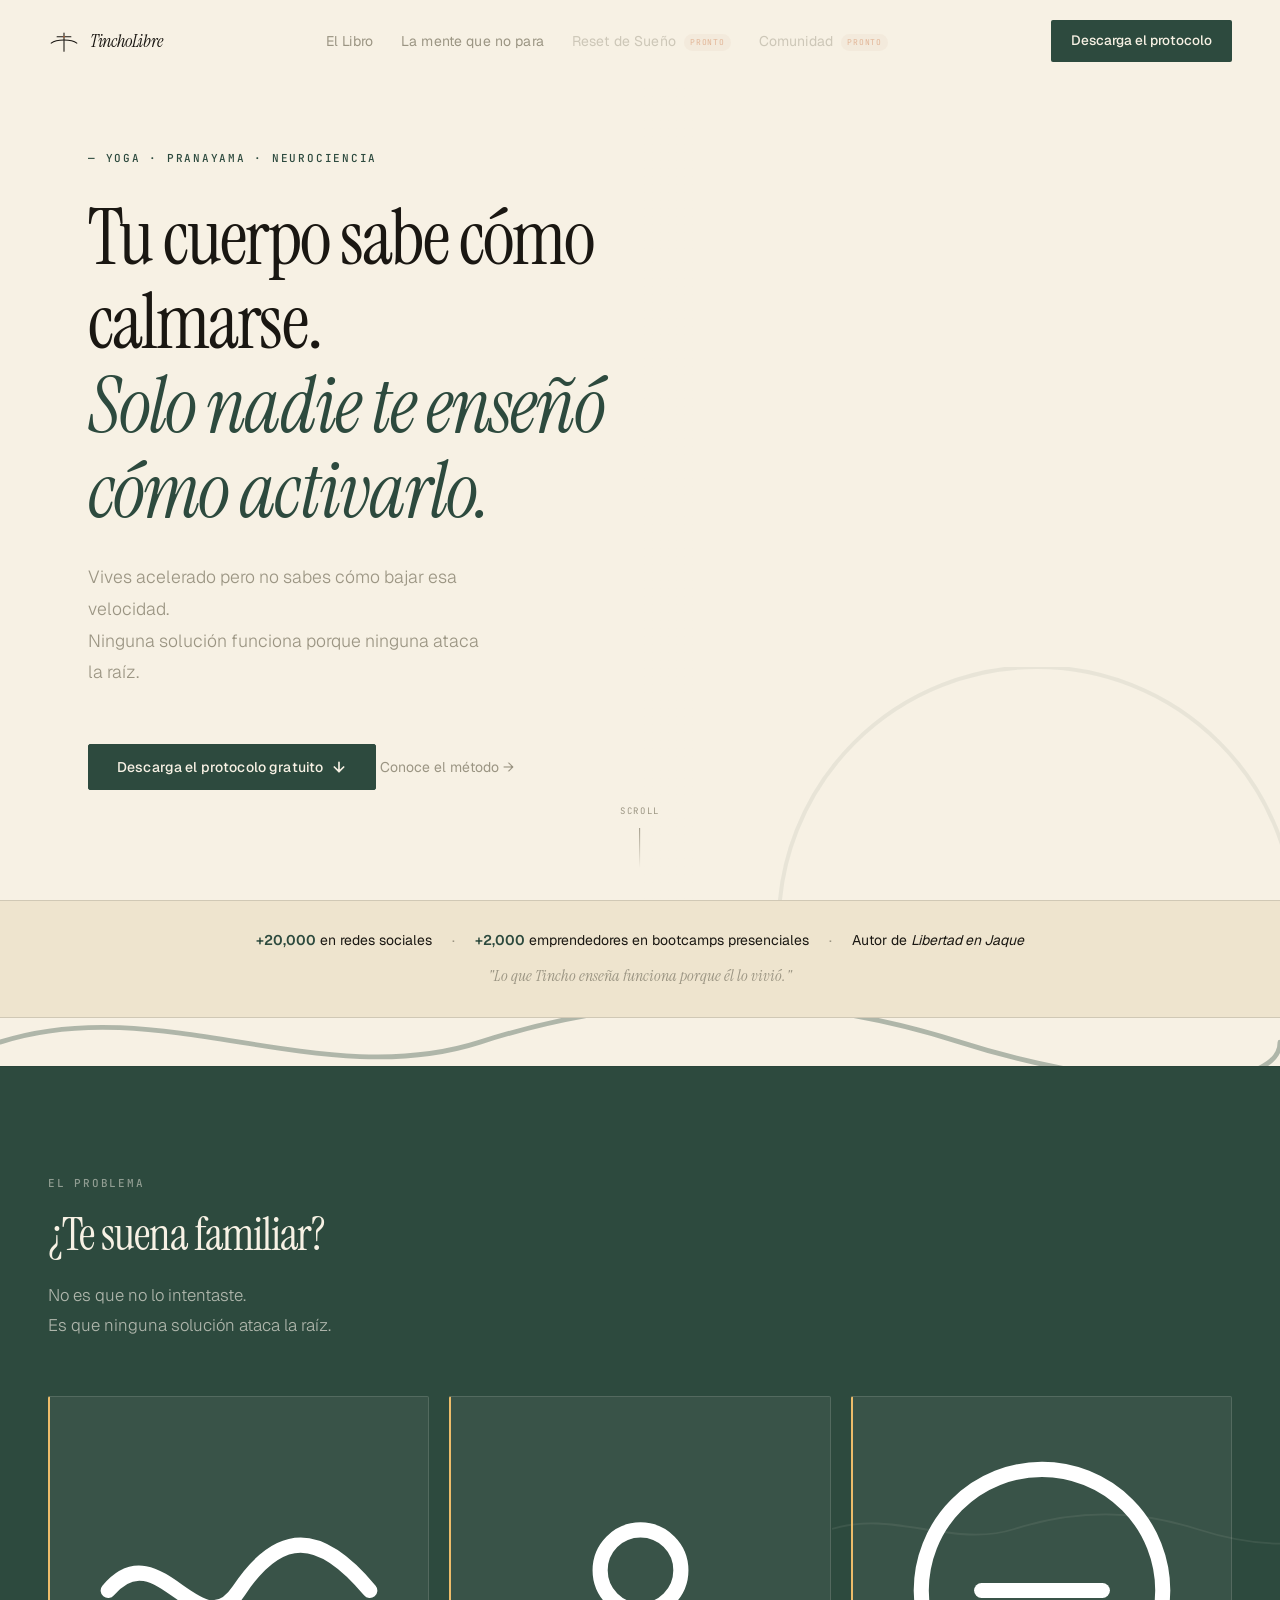
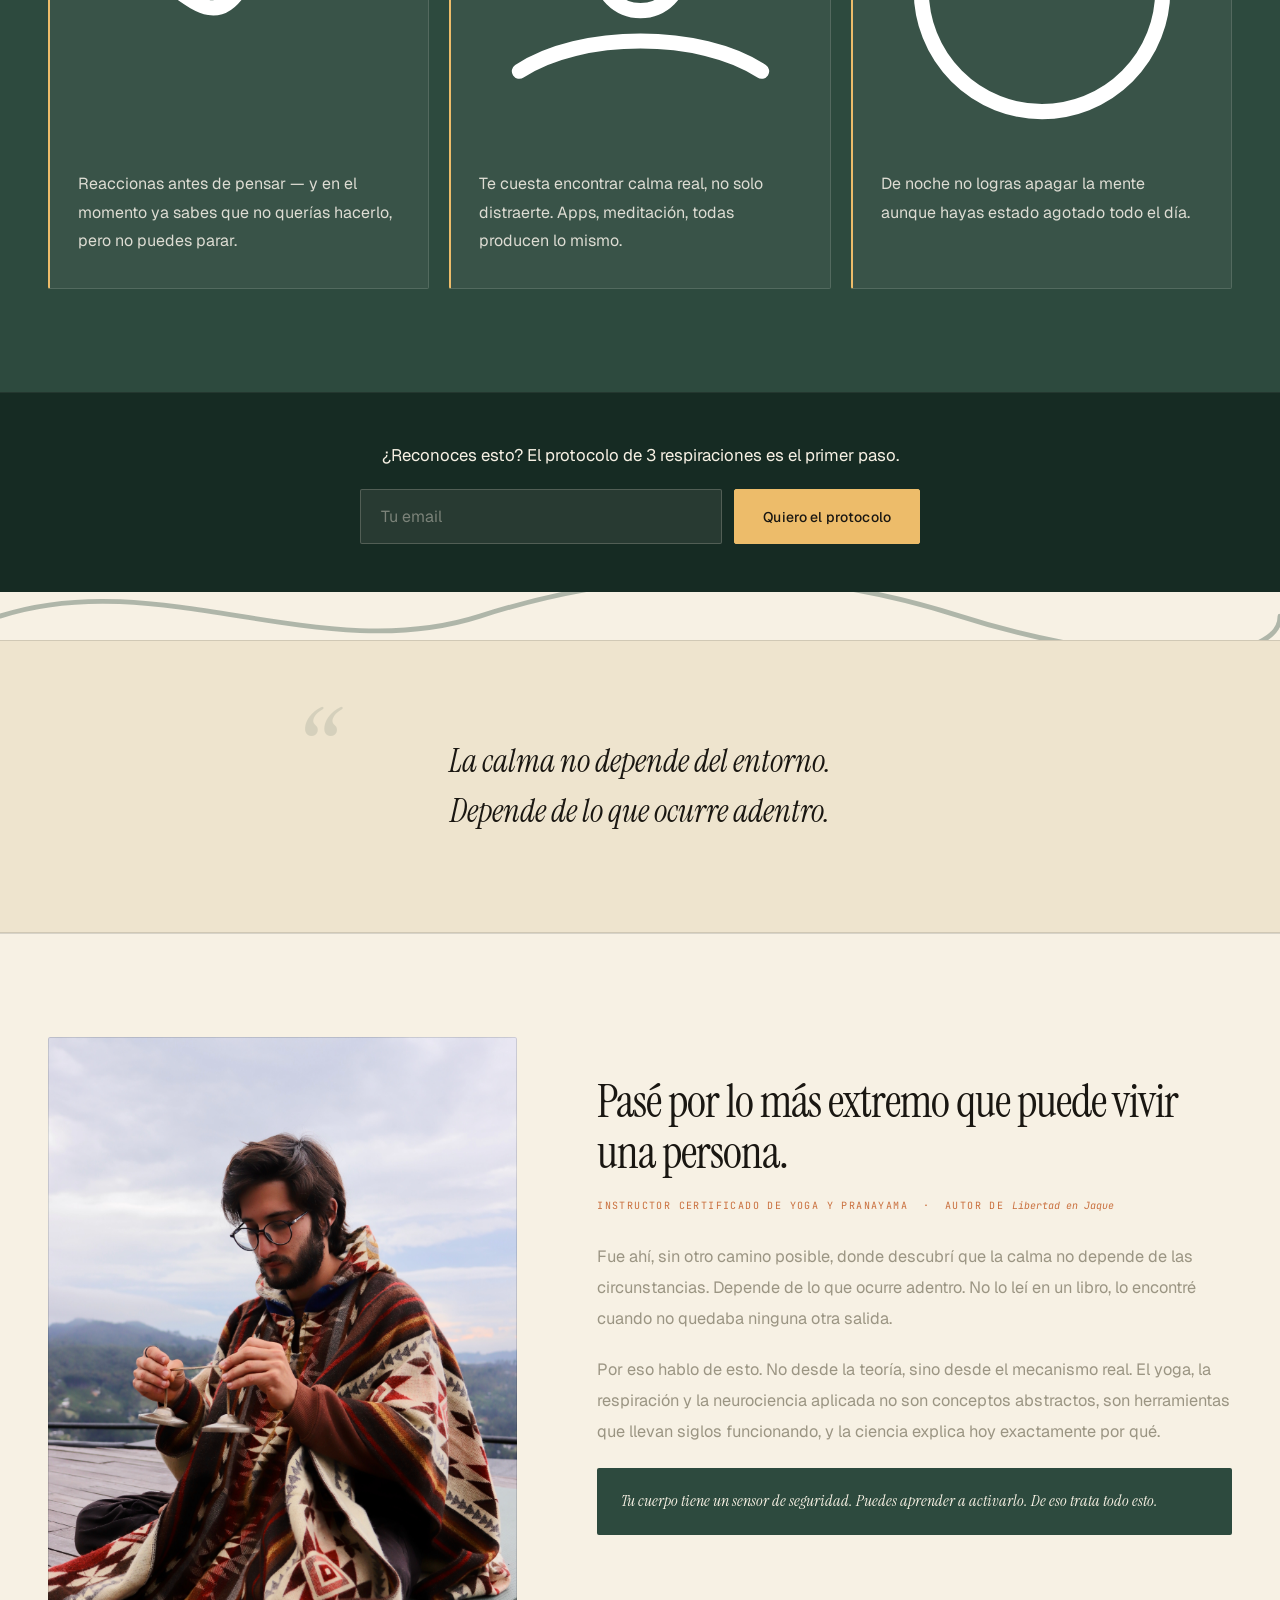
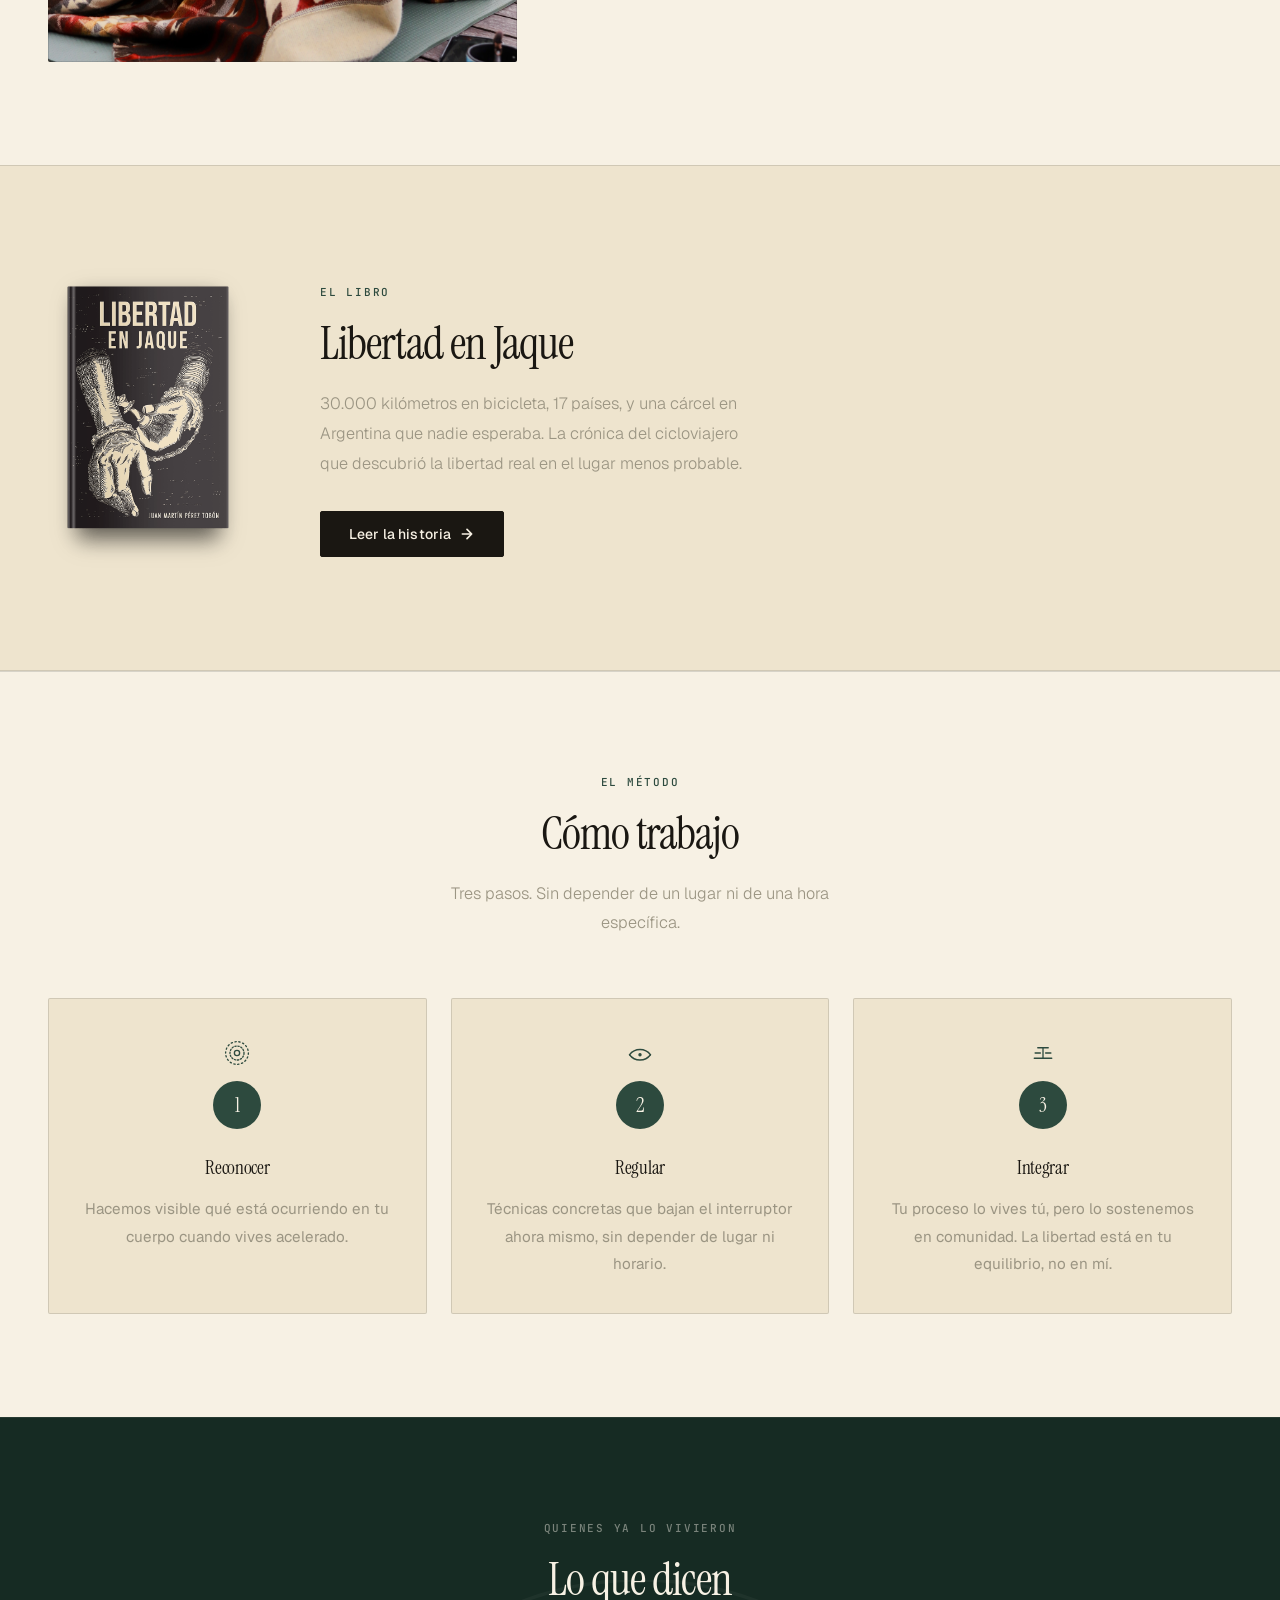
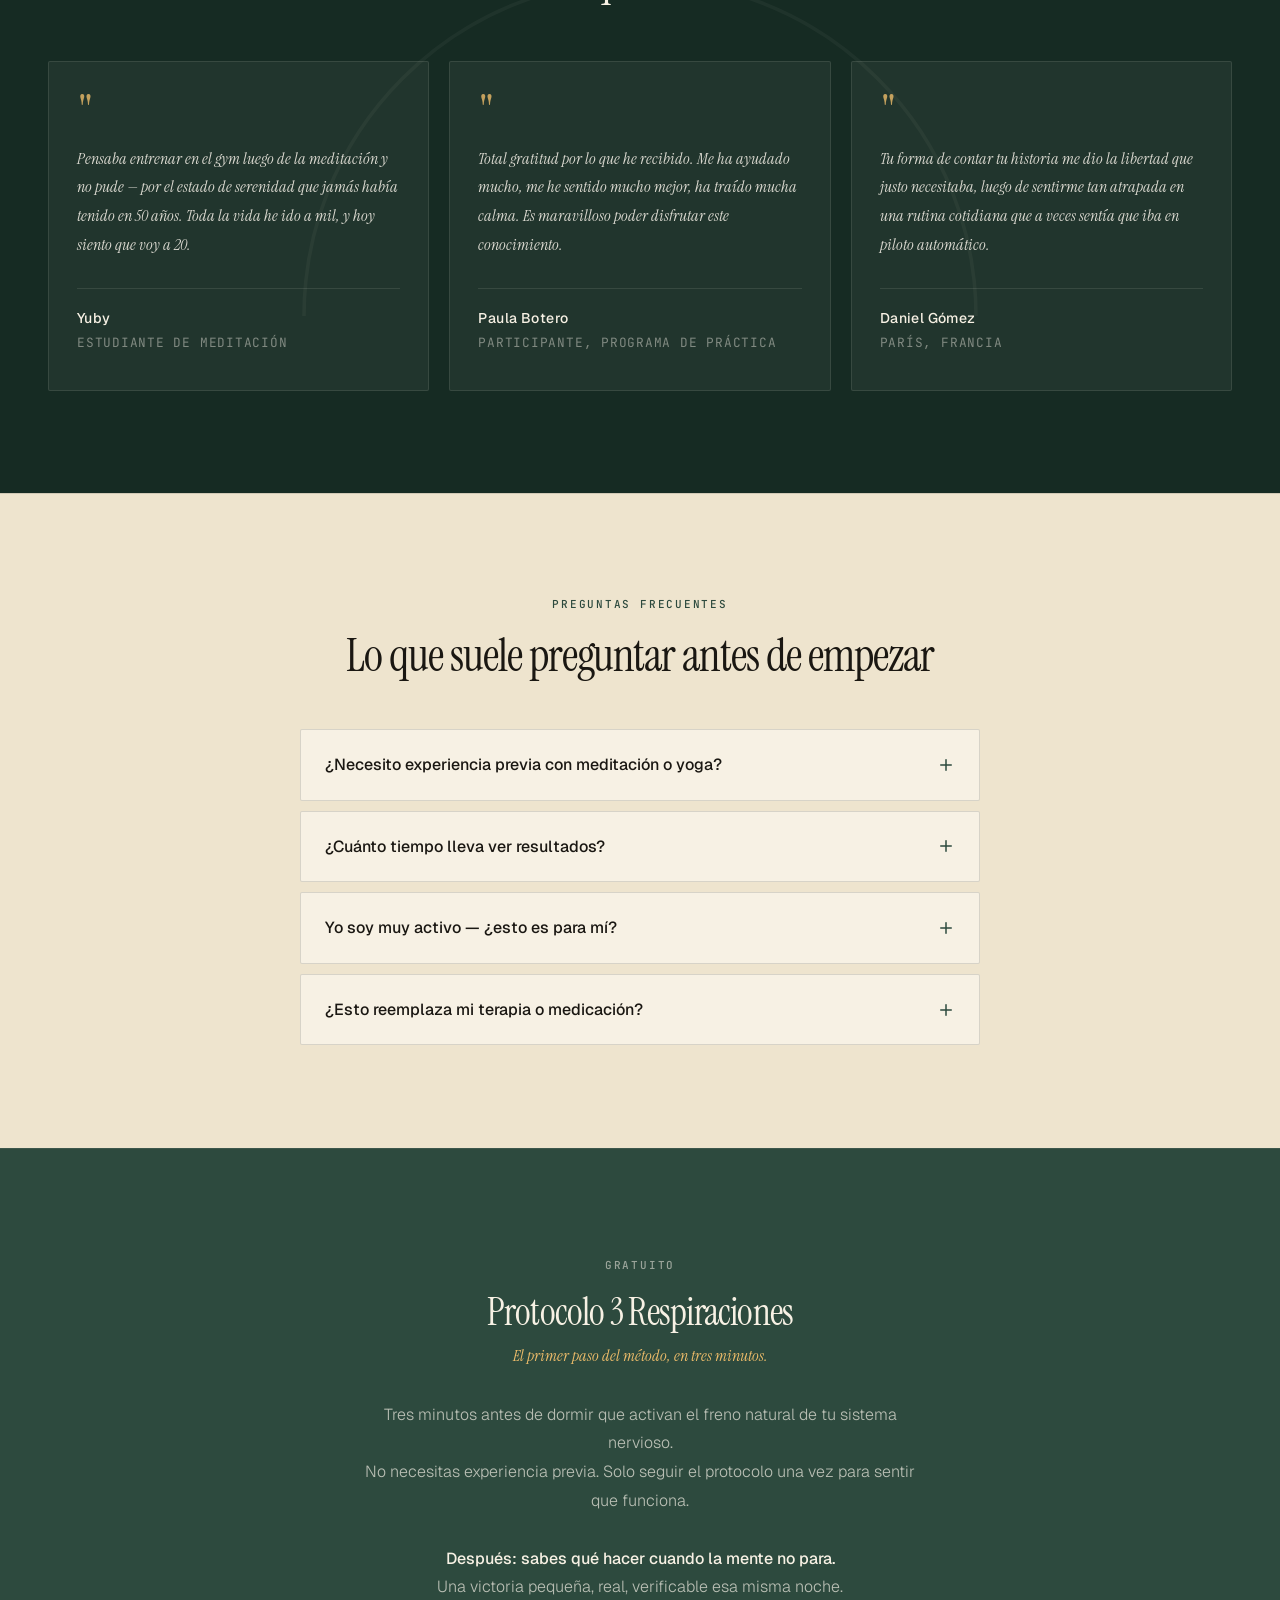
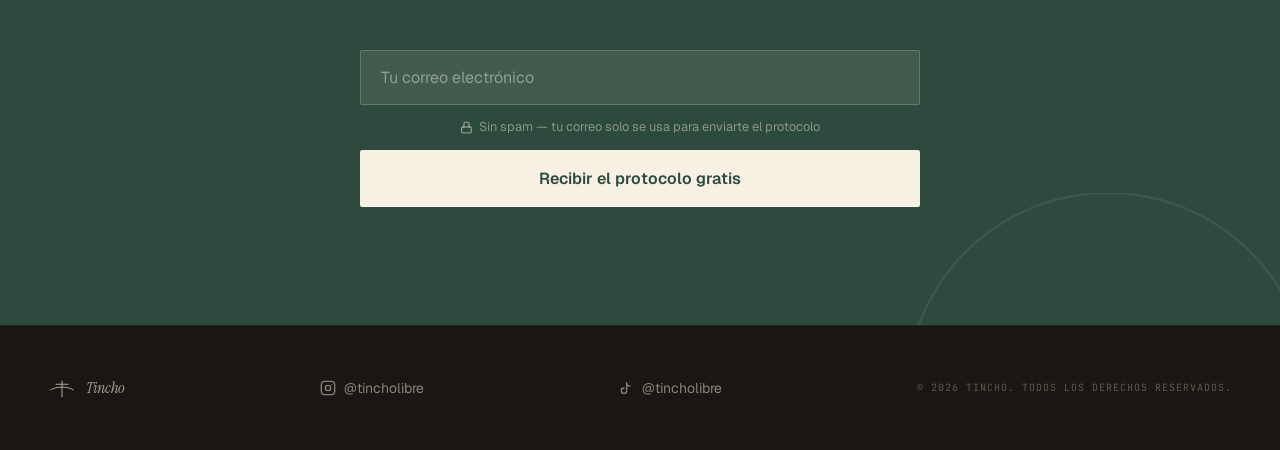
==== web/index.html @ b8126787 "refactor: reorganizar proyecto en 6 subproyectos para optimizar sesiones de Claude Code - web/: HTML" ====
<!DOCTYPE html>
<html lang="es">
<head>
    <meta charset="UTF-8">
    <meta name="viewport" content="width=device-width, initial-scale=1.0">
    <title>Tincho — Oasis de calma en medio del caos</title>
    <meta name="description" content="Instructor certificado de yoga, pranayama y neurociencia aplicada. Ayudo a profesionales a regular su sistema nervioso y acceder a calma real en medio de una vida exigente.">

    <!-- Open Graph -->
    <meta property="og:title" content="Tincho — Oasis de calma en medio del caos">
    <meta property="og:description" content="Instructor de yoga, pranayama y neurociencia aplicada. Descarga gratis el Protocolo 3 Respiraciones.">
    <meta property="og:type" content="website">
    <meta property="og:url" content="https://tincholibre.com">
    <meta property="og:image" content="https://tincholibre.com/Documentos%20Pagina%20web/Fotos%20Principales/IMG_1395.JPG">

    <!-- Twitter Card -->
    <meta name="twitter:card" content="summary_large_image">
    <meta name="twitter:title" content="Tincho — Oasis de calma en medio del caos">
    <meta name="twitter:description" content="Instructor de yoga, pranayama y neurociencia aplicada. Descarga gratis el Protocolo 3 Respiraciones.">
    <meta name="twitter:image" content="https://tincholibre.com/Documentos%20Pagina%20web/Fotos%20Principales/IMG_1395.JPG">

    <!-- Canonical + Favicon -->
    <link rel="canonical" href="https://tincholibre.com">
    <link rel="icon" href="Brandkit%20ASSETS/assets/logo/tincho-mark-dark.svg" type="image/svg+xml">
    <link rel="icon" href="Brandkit%20ASSETS/assets/logo/tincho-mark-dark-512.png" type="image/png">
    <link rel="apple-touch-icon" href="Brandkit%20ASSETS/assets/logo/tincho-mark-dark-512.png">

    <!-- Brandkit -->
    <link rel="preconnect" href="https://fonts.googleapis.com">
    <link rel="preconnect" href="https://fonts.gstatic.com" crossorigin>
    <link rel="stylesheet" href="brandkit.css">

    <style>
        /* ─── VARIABLES PÁGINA ────────────────────────── */
        :root {
            scroll-padding-top: 72px;
        }

        /* ─── SCROLLBAR ───────────────────────────────── */
        ::-webkit-scrollbar { width: 4px; }
        ::-webkit-scrollbar-track { background: var(--papel-prof); }
        ::-webkit-scrollbar-thumb { background: var(--lago); border-radius: 2px; }

        img { display: block; max-width: 100%; }
        a { color: inherit; text-decoration: none; }

        /* ─── NAVBAR ──────────────────────────────────── */
        .nav {
            position: fixed;
            inset: 0 0 auto 0;
            z-index: 200;
            padding: 20px 48px;
            display: flex;
            align-items: center;
            justify-content: space-between;
            background: var(--papel);
            border-bottom: 1px solid transparent;
            transition: border-color 0.3s ease, padding 0.3s ease;
        }

        .nav.scrolled {
            border-bottom-color: var(--line);
            padding: 14px 48px;
            backdrop-filter: blur(12px);
            -webkit-backdrop-filter: blur(12px);
            background: color-mix(in srgb, var(--papel) 94%, transparent);
        }

        .nav-brand {
            display: flex;
            align-items: center;
            gap: 10px;
            cursor: pointer;
            color: var(--tinta);
        }

        .nav-lockup {
            height: 34px;
            width: auto;
            display: block;
        }

        .nav-brand-mark {
            width: 32px;
            height: 32px;
            flex-shrink: 0;
        }

        .nav-brand-name {
            font-family: var(--font-display);
            font-style: italic;
            font-size: 1.15rem;
            font-weight: 400;
            color: var(--tinta);
            letter-spacing: -0.02em;
            line-height: 1;
        }

        .nav-right {
            display: flex;
            align-items: center;
            gap: 16px;
        }

        .nav-links {
            display: flex;
            align-items: center;
            gap: 28px;
            list-style: none;
        }

        .nav-link {
            font-size: 0.875rem;
            font-weight: 400;
            color: var(--bruma);
            letter-spacing: 0.01em;
            transition: color 0.2s;
            cursor: pointer;
            white-space: nowrap;
        }

        .nav-link:hover { color: var(--tinta); }

        .nav-link--soon {
            pointer-events: none;
            opacity: 0.45;
        }

        .nav-badge {
            display: inline-block;
            font-family: var(--font-mono);
            font-size: 8px;
            letter-spacing: 0.1em;
            text-transform: uppercase;
            color: var(--tierra);
            background: rgba(180,100,63,0.1);
            padding: 2px 6px;
            border-radius: var(--radius-pill);
            margin-left: 4px;
            vertical-align: middle;
        }

        .nav-cta {
            display: inline-flex;
            align-items: center;
            gap: 8px;
            padding: 10px 20px;
            background: var(--lago);
            color: var(--papel);
            border-radius: var(--radius);
            font-size: 0.85rem;
            font-weight: 500;
            font-family: var(--font-body);
            transition: background 0.2s;
            cursor: pointer;
            white-space: nowrap;
        }

        .nav-cta:hover { background: var(--tinta); }

        /* Hamburger */
        .nav-toggle {
            display: none;
            flex-direction: column;
            justify-content: center;
            gap: 5px;
            cursor: pointer;
            padding: 6px;
            background: none;
            border: none;
        }

        .nav-toggle span {
            display: block;
            width: 20px;
            height: 1.5px;
            background: var(--tinta);
            transition: transform 0.3s, opacity 0.25s;
        }

        .nav-toggle[aria-expanded="true"] span:nth-child(1) { transform: translateY(6.5px) rotate(45deg); }
        .nav-toggle[aria-expanded="true"] span:nth-child(2) { opacity: 0; transform: scaleX(0); }
        .nav-toggle[aria-expanded="true"] span:nth-child(3) { transform: translateY(-6.5px) rotate(-45deg); }

        .nav-overlay {
            position: fixed;
            inset: 0;
            background: rgba(21,32,28,0.3);
            z-index: 250;
            opacity: 0;
            pointer-events: none;
            transition: opacity 0.3s;
        }

        .nav-overlay.visible { opacity: 1; pointer-events: auto; }

        /* ─── HERO ────────────────────────────────────── */
        .hero {
            position: relative;
            min-height: 100svh;
            display: flex;
            align-items: center;
            background: var(--papel);
            overflow: hidden;
        }

        .hero-photo-wrap {
            position: absolute;
            right: 0;
            top: 0;
            bottom: 0;
            width: 50%;
        }

        .hero-photo-wrap img {
            width: 100%;
            height: 100%;
            object-fit: cover;
            object-position: center top;
            image-orientation: from-image;
        }

        .hero-photo-wrap::before {
            content: '';
            position: absolute;
            inset: 0;
            background: linear-gradient(
                90deg,
                var(--papel) 0%,
                color-mix(in srgb, var(--papel) 55%, transparent) 22%,
                transparent 42%
            );
            z-index: 1;
        }

        .hero-photo-wrap::after {
            content: '';
            position: absolute;
            inset: 0;
            background:
                linear-gradient(180deg, transparent 72%, color-mix(in srgb, var(--papel) 40%, transparent) 100%),
                linear-gradient(270deg, var(--papel) 0%, transparent 10%);
            z-index: 1;
        }

        /* Arc decorativo fondo */
        .hero-arc {
            position: absolute;
            right: -2%;
            bottom: -4%;
            width: 42vw;
            max-width: 560px;
            opacity: 0.07;
            pointer-events: none;
            z-index: 2;
            color: var(--lago);
        }

        .hero-content {
            position: relative;
            z-index: 3;
            max-width: 1200px;
            width: 100%;
            margin: 0 auto;
            padding: 130px 48px 96px;
        }

        .eyebrow {
            display: inline-block;
            font-family: var(--font-mono);
            font-size: 11px;
            font-weight: 500;
            letter-spacing: 0.16em;
            text-transform: uppercase;
            color: var(--lago);
            margin-bottom: 28px;
        }

        .hero-title {
            font-family: var(--font-display);
            font-size: clamp(40px, 6vw, 80px);
            font-weight: 400;
            color: var(--tinta);
            line-height: 1.1;
            letter-spacing: -0.025em;
            max-width: 560px;
            margin-bottom: 28px;
        }

        .hero-title em {
            font-style: italic;
            color: var(--lago);
        }

        .hero-link-secondary {
            display: inline-block;
            font-family: var(--font-body);
            font-size: 0.875rem;
            color: var(--bruma);
            margin-top: 16px;
            transition: color 0.2s;
        }
        .hero-link-secondary:hover { color: var(--tinta); }

        .hero-sub {
            font-size: clamp(1rem, 1.8vw, 1.1rem);
            color: var(--bruma);
            max-width: 400px;
            line-height: 1.8;
            margin-bottom: 52px;
            font-weight: 300;
        }

        /* Scroll indicator */
        .scroll-hint {
            position: absolute;
            bottom: 32px;
            left: 50%;
            transform: translateX(-50%);
            display: flex;
            flex-direction: column;
            align-items: center;
            gap: 10px;
            color: var(--bruma);
            font-family: var(--font-mono);
            font-size: 9px;
            letter-spacing: 0.18em;
            text-transform: uppercase;
            animation: float 2.8s ease-in-out infinite;
            z-index: 3;
        }

        .scroll-hint-line {
            width: 1px;
            height: 40px;
            background: linear-gradient(to bottom, var(--bruma), transparent);
        }

        @keyframes float {
            0%, 100% { transform: translateX(-50%) translateY(0); }
            50%       { transform: translateX(-50%) translateY(8px); }
        }

        /* ─── SOCIAL PROOF BAR ────────────────────────── */
        .social-proof-bar {
            background: var(--papel-prof);
            border-top: 1px solid var(--line);
            border-bottom: 1px solid var(--line);
            padding: 28px 48px;
        }

        .social-proof-inner {
            max-width: 1200px;
            margin: 0 auto;
            display: flex;
            flex-direction: column;
            align-items: center;
            gap: 12px;
            text-align: center;
        }

        .social-proof-stats {
            display: flex;
            flex-wrap: wrap;
            align-items: center;
            justify-content: center;
            gap: 6px 20px;
            font-size: 0.875rem;
            color: var(--tinta);
        }

        .social-proof-stats strong {
            font-weight: 600;
            color: var(--lago);
        }

        .sp-sep { color: var(--bruma); }

        .sp-quote {
            font-family: var(--font-display);
            font-style: italic;
            font-size: 1rem;
            color: var(--bruma);
            margin: 0;
        }

        @media (max-width: 768px) {
            .social-proof-bar { padding: 24px; }
            .sp-sep { display: none; }
            .social-proof-stats { flex-direction: column; gap: 6px; }
        }

        /* ─── SECTIONS BASE ───────────────────────────── */
        .section { padding: clamp(64px, 8vw, 120px) 48px; }

        .section-inner {
            max-width: 1200px;
            margin: 0 auto;
        }

        .label {
            display: inline-block;
            font-family: var(--font-mono);
            font-size: 11px;
            font-weight: 500;
            letter-spacing: 0.16em;
            text-transform: uppercase;
            color: var(--lago);
            margin-bottom: 16px;
        }

        .label--center { display: block; text-align: center; }

        .h2 {
            font-family: var(--font-display);
            font-size: clamp(1.9rem, 4vw, 2.9rem);
            font-weight: 400;
            line-height: 1.1;
            letter-spacing: -0.022em;
            margin-bottom: 20px;
            color: var(--tinta);
        }

        /* ─── PROBLEMA ────────────────────────────────── */
        .problema {
            background: var(--lago);
            position: relative;
            overflow: hidden;
            border-top: 1px solid var(--line);
        }

        .problema .label { color: rgba(244,239,230,0.5); }
        .problema .h2    { color: var(--papel); }

        .problema-arc {
            position: absolute;
            right: -3%;
            top: 50%;
            transform: translateY(-50%);
            width: 38vw;
            max-width: 500px;
            opacity: 0.08;
            pointer-events: none;
            color: var(--papel);
        }

        .problema-intro {
            color: rgba(244,239,230,0.65);
            font-size: 1.05rem;
            max-width: 480px;
            margin-bottom: 56px;
            line-height: 1.8;
            font-weight: 300;
        }

        .cards {
            display: grid;
            grid-template-columns: repeat(3, 1fr);
            gap: 20px;
            position: relative;
            z-index: 1;
        }

        .card-problem {
            background: rgba(244,239,230,0.06);
            border: 1px solid rgba(244,239,230,0.14);
            border-left: 2px solid var(--amanecer);
            border-radius: var(--radius);
            padding: 32px 28px;
            transition: background 0.25s ease;
        }

        .card-problem:hover {
            background: rgba(244,239,230,0.10);
        }

        .card-problem p {
            color: rgba(244,239,230,0.88);
            font-size: 1rem;
            line-height: 1.8;
        }

        /* ─── BRAND ICONS ─────────────────────────────── */
        .card-icon {
            color: var(--amanecer);
            margin-bottom: 18px;
        }
        .card-icon svg { width: 28px; height: 28px; display: block; }
        .card-icon img {
            width: 100%;
            height: 100%;
            object-fit: contain;
            filter: brightness(0) invert(1);
        }

        .step-icon {
            color: var(--lago);
            margin-bottom: 14px;
        }
        .step-icon svg { width: 28px; height: 28px; display: block; margin: 0 auto; }

        /* ─── MINI CAPTURE ────────────────────────────── */
        .mini-capture {
            background: var(--lago-prof);
            padding: 48px 48px;
            border-top: 1px solid rgba(247,241,228,0.06);
        }

        .mini-capture-inner {
            max-width: 560px;
            margin: 0 auto;
            display: flex;
            flex-direction: column;
            align-items: center;
            gap: 20px;
            text-align: center;
        }

        .mini-capture-hook {
            font-size: 1.05rem;
            color: var(--papel);
            line-height: 1.7;
            margin: 0;
        }

        .mini-capture-form {
            display: flex;
            gap: 12px;
            width: 100%;
            flex-wrap: wrap;
            justify-content: center;
        }

        .mini-capture-form .form-input {
            flex: 1;
            min-width: 200px;
            background: rgba(247,241,228,0.08);
            border-color: rgba(247,241,228,0.2);
            color: var(--papel);
        }

        .mini-capture-form .form-input::placeholder { color: rgba(247,241,228,0.4); }

        @media (max-width: 768px) {
            .mini-capture { padding: 40px 24px; }
            .mini-capture-form { flex-direction: column; }
            .mini-capture-form .form-input { min-width: 0; width: 100%; }
        }

        /* ─── WAVE SEPARATOR ──────────────────────────── */
        .wave-sep {
            overflow: hidden;
            line-height: 0;
            padding: 0;
            opacity: 0.35;
        }

        .wave-sep img {
            width: 100%;
            max-height: 48px;
            object-fit: cover;
            display: block;
        }

        /* ─── TRANSICIÓN ──────────────────────────────── */
        .transicion {
            background: var(--papel-prof);
            padding: 96px 48px;
            text-align: center;
            border-top: 1px solid var(--line);
            border-bottom: 1px solid var(--line);
            position: relative;
            overflow: hidden;
        }

        .transicion-quote {
            font-family: var(--font-display);
            font-size: clamp(1.3rem, 3vw, 2rem);
            font-style: italic;
            font-weight: 400;
            color: var(--tinta);
            max-width: 640px;
            margin: 0 auto;
            line-height: 1.55;
            position: relative;
            z-index: 1;
        }

        .transicion-quote::before {
            content: '\201C';
            font-family: var(--font-display);
            font-size: 8rem;
            color: var(--lago);
            opacity: 0.12;
            position: absolute;
            top: -36px;
            left: -24px;
            line-height: 1;
        }

        /* ─── MI CAMINO ───────────────────────────────── */
        .camino { background: var(--papel); border-top: 1px solid var(--line); }

        .camino-grid {
            display: grid;
            grid-template-columns: 0.85fr 1.15fr;
            gap: 80px;
            align-items: start;
        }

        .camino-photo-wrap {
            position: relative;
            border-radius: var(--radius);
            overflow: hidden;
            aspect-ratio: 3 / 4;
        }

        .camino-photo-wrap img {
            width: 100%;
            height: 100%;
            object-fit: cover;
            object-position: center top;
            image-orientation: from-image;
            transition: transform 0.7s ease;
        }

        .camino-photo-wrap:hover img { transform: scale(1.02); }

        .camino-photo-wrap::after {
            content: '';
            position: absolute;
            inset: 0;
            border-radius: var(--radius);
            box-shadow: inset 0 0 0 1px var(--line);
        }

        .camino-credentials {
            font-family: var(--font-mono);
            font-size: 10px;
            letter-spacing: 0.14em;
            text-transform: uppercase;
            color: var(--tierra);
            margin-bottom: 28px;
        }

        .camino-credentials em {
            font-style: italic;
            text-transform: none;
            letter-spacing: 0;
        }

        .camino-p {
            color: var(--bruma);
            font-size: 1.02rem;
            line-height: 1.9;
            margin-bottom: 20px;
            font-weight: 400;
        }

        .camino-callout {
            display: block;
            background: var(--lago);
            color: var(--papel);
            font-family: var(--font-display);
            font-style: italic;
            font-size: 1rem;
            padding: 20px 24px;
            border-radius: var(--radius);
            line-height: 1.65;
            margin-top: 16px;
        }

        /* ─── LIBRO ───────────────────────────────────── */
        .libro {
            background: var(--papel-prof);
            border-top: 1px solid var(--line);
            border-bottom: 1px solid var(--line);
        }

        .libro-inner {
            display: flex;
            align-items: center;
            gap: 72px;
        }

        .libro-img-wrap {
            flex-shrink: 0;
            width: min(200px, 36vw);
        }

        .libro-img-wrap img { width: 100%; border-radius: var(--radius); }

        .libro-p {
            color: var(--bruma);
            font-size: 1.02rem;
            line-height: 1.85;
            font-weight: 300;
            max-width: 440px;
            margin-bottom: 32px;
        }

        /* ─── CÓMO TRABAJO ────────────────────────────── */
        .trabajo {
            background: var(--papel);
            border-top: 1px solid var(--line);
        }

        .trabajo .h2 { text-align: center; }

        .trabajo-intro {
            text-align: center;
            color: var(--bruma);
            max-width: 440px;
            margin: 0 auto 60px;
            font-size: 1.02rem;
            line-height: 1.8;
            font-weight: 300;
        }

        .steps {
            display: grid;
            grid-template-columns: repeat(3, 1fr);
            gap: 24px;
        }

        .step {
            background: var(--papel-prof);
            border: 1px solid var(--line);
            border-radius: var(--radius);
            padding: 40px 28px 36px;
            text-align: center;
            transition: border-color 0.25s ease;
        }

        .step:hover { border-color: var(--lago); }

        .step-num {
            display: inline-flex;
            align-items: center;
            justify-content: center;
            width: 48px;
            height: 48px;
            background: var(--lago);
            color: var(--papel);
            border-radius: 50%;
            font-family: var(--font-display);
            font-size: 1.3rem;
            font-weight: 400;
            margin-bottom: 24px;
        }

        .step h3 {
            font-family: var(--font-display);
            font-size: 1.2rem;
            color: var(--tinta);
            margin-bottom: 12px;
            font-weight: 400;
            letter-spacing: -0.015em;
        }

        .step p {
            color: var(--bruma);
            font-size: 0.95rem;
            line-height: 1.8;
        }

        /* ─── TESTIMONIOS ─────────────────────────────── */
        .testimonios {
            background: var(--lago-prof);
            border-top: 1px solid rgba(244,239,230,0.08);
            position: relative;
            overflow: hidden;
        }

        .testimonios-arc {
            position: absolute;
            left: 50%;
            top: 50%;
            transform: translate(-50%, -50%);
            width: 60vw;
            max-width: 700px;
            opacity: 0.04;
            pointer-events: none;
            color: var(--papel);
        }

        .testimonios .label { color: rgba(244,239,230,0.45); }
        .testimonios .h2 { color: var(--papel); text-align: center; }

        .t-grid {
            display: grid;
            grid-template-columns: repeat(3, 1fr);
            gap: 20px;
            margin-top: 56px;
            position: relative;
            z-index: 1;
        }

        .t-card {
            background: rgba(244,239,230,0.05);
            border: 1px solid rgba(244,239,230,0.1);
            border-radius: var(--radius);
            padding: 36px 28px;
            display: flex;
            flex-direction: column;
            transition: background 0.25s ease;
        }

        .t-card:hover { background: rgba(244,239,230,0.08); }

        .t-quote-mark {
            font-family: var(--font-display);
            font-size: 2.8rem;
            line-height: 0.6;
            color: var(--amanecer);
            margin-bottom: 20px;
            display: block;
            opacity: 0.8;
        }

        .t-text {
            font-family: var(--font-display);
            font-style: italic;
            color: rgba(244,239,230,0.88);
            font-size: 0.97rem;
            line-height: 1.85;
            margin-bottom: 28px;
            flex: 1;
        }

        .t-author {
            border-top: 1px solid rgba(244,239,230,0.1);
            padding-top: 18px;
        }

        .t-name {
            color: var(--papel);
            font-size: 0.88rem;
            font-weight: 500;
            letter-spacing: 0.03em;
        }

        .t-role {
            color: rgba(244,239,230,0.45);
            font-size: 0.8rem;
            font-family: var(--font-mono);
            letter-spacing: 0.06em;
            text-transform: uppercase;
            margin-top: 4px;
        }

        /* ─── FAQ ─────────────────────────────────────── */
        .faq { background: var(--papel-prof); border-top: 1px solid var(--line); }

        .faq-h2 { text-align: center; margin-bottom: 48px; }

        .faq-list {
            max-width: 680px;
            margin: 0 auto;
            display: flex;
            flex-direction: column;
            gap: 10px;
        }

        .faq-item {
            background: var(--papel);
            border: 1px solid var(--line);
            border-radius: var(--radius);
            overflow: hidden;
            transition: border-color 0.25s ease;
        }

        .faq-item[open] { border-color: var(--lago); }

        .faq-q {
            display: flex;
            align-items: center;
            justify-content: space-between;
            gap: 16px;
            padding: 22px 24px;
            font-family: var(--font-body);
            font-size: 1rem;
            font-weight: 500;
            color: var(--tinta);
            cursor: pointer;
            list-style: none;
            user-select: none;
        }

        .faq-q::-webkit-details-marker { display: none; }

        .faq-icon {
            flex-shrink: 0;
            width: 18px;
            height: 18px;
            color: var(--lago);
            transition: transform 0.25s ease;
        }

        .faq-item[open] .faq-icon { transform: rotate(45deg); }

        .faq-a {
            padding: 0 24px 22px;
            color: var(--bruma);
            font-size: 0.96rem;
            line-height: 1.85;
        }

        /* ─── LEAD MAGNET / CTA ───────────────────────── */
        .cta {
            background: var(--lago);
            position: relative;
            overflow: hidden;
            border-top: 1px solid rgba(244,239,230,0.08);
        }

        .cta-arc {
            position: absolute;
            right: -3%;
            bottom: -10%;
            width: 34vw;
            max-width: 420px;
            opacity: 0.07;
            pointer-events: none;
            color: var(--papel);
        }

        .cta-inner {
            max-width: 560px;
            margin: 0 auto;
            text-align: center;
            position: relative;
            z-index: 1;
        }

        .cta .label {
            color: rgba(244,239,230,0.55);
        }

        .cta-protocol {
            font-family: var(--font-display);
            font-size: clamp(1.6rem, 3.5vw, 2.4rem);
            font-weight: 400;
            color: var(--papel);
            letter-spacing: -0.02em;
            line-height: 1.1;
            margin-bottom: 10px;
        }

        .cta-bridge {
            font-family: var(--font-display);
            font-style: italic;
            color: var(--amanecer);
            font-size: 1rem;
            margin-bottom: 32px;
        }

        .cta-sub {
            color: rgba(244,239,230,0.7);
            font-size: 1rem;
            line-height: 1.8;
            margin-bottom: 48px;
            font-weight: 300;
        }

        .cta-sub strong { color: var(--papel); font-weight: 500; }

        .form {
            display: flex;
            flex-direction: column;
            gap: 12px;
            margin-bottom: 16px;
        }

        .form-input {
            width: 100%;
            padding: 16px 20px;
            background: rgba(244,239,230,0.1);
            border: 1px solid rgba(244,239,230,0.2);
            border-radius: var(--radius);
            color: var(--papel);
            font-family: var(--font-body);
            font-size: 1rem;
            outline: none;
            transition: border-color 0.22s, background 0.22s;
        }

        .form-input::placeholder { color: rgba(244,239,230,0.45); }

        .form-input:focus {
            border-color: var(--amanecer);
            background: rgba(244,239,230,0.12);
        }

        .form-submit {
            width: 100%;
            padding: 18px 40px;
            background: var(--papel);
            color: var(--lago);
            border: none;
            border-radius: var(--radius);
            font-family: var(--font-body);
            font-size: 1rem;
            font-weight: 600;
            cursor: pointer;
            transition: background 0.22s, opacity 0.22s;
        }

        .form-submit:hover { background: var(--papel-prof); }

        .form-submit:disabled {
            background: rgba(244,239,230,0.3);
            color: var(--papel);
            cursor: default;
        }

        .form-trust {
            display: flex;
            align-items: center;
            justify-content: center;
            gap: 6px;
            color: rgba(244,239,230,0.45);
            font-size: 0.8rem;
        }

        .form-trust svg { flex-shrink: 0; }

        /* ─── FOOTER ──────────────────────────────────── */
        footer {
            background: var(--tinta);
            border-top: 1px solid rgba(244,239,230,0.06);
            padding: 48px 48px;
        }

        .footer-inner {
            max-width: 1200px;
            margin: 0 auto;
            display: flex;
            align-items: center;
            justify-content: space-between;
            gap: 24px;
        }

        .footer-brand {
            display: flex;
            align-items: center;
            gap: 10px;
            color: var(--papel);
        }

        .footer-brand-mark { width: 28px; height: 28px; color: var(--papel); opacity: 0.7; }

        .footer-brand-name {
            font-family: var(--font-display);
            font-style: italic;
            font-size: 1rem;
            color: rgba(244,239,230,0.65);
            letter-spacing: -0.02em;
        }

        .footer-ig {
            display: inline-flex;
            align-items: center;
            gap: 8px;
            color: rgba(244,239,230,0.5);
            font-size: 0.875rem;
            transition: color 0.2s;
            cursor: pointer;
        }

        .footer-ig:hover { color: var(--papel); }

        .footer-copy {
            font-family: var(--font-mono);
            font-size: 10px;
            letter-spacing: 0.1em;
            text-transform: uppercase;
            color: rgba(244,239,230,0.3);
        }

        /* ─── REVEAL ANIMATIONS ───────────────────────── */
        .reveal {
            opacity: 0;
            transform: translateY(24px);
            transition: opacity 0.65s ease, transform 0.65s ease;
        }
        .reveal.in { opacity: 1; transform: translateY(0); }
        .reveal[data-delay="1"] { transition-delay: 0.10s; }
        .reveal[data-delay="2"] { transition-delay: 0.20s; }
        .reveal[data-delay="3"] { transition-delay: 0.30s; }
        .reveal[data-delay="4"] { transition-delay: 0.40s; }

        /* ─── RESPONSIVE ──────────────────────────────── */
        @media (max-width: 960px) {
            .cards        { grid-template-columns: 1fr; gap: 14px; }
            .camino-grid  { grid-template-columns: 1fr; gap: 44px; }
            .camino-photo-wrap { order: -1; aspect-ratio: 4 / 3; }
            .steps        { grid-template-columns: 1fr; gap: 16px; }
            .t-grid       { grid-template-columns: 1fr; }
        }

        @media (max-width: 768px) {
            .nav            { padding: 16px 24px; }
            .nav.scrolled   { padding: 12px 24px; }
            .nav-toggle     { display: flex; }
            .nav-links {
                position: fixed;
                inset: 0 0 0 auto;
                width: min(280px, 82vw);
                background: var(--papel);
                border-left: 1px solid var(--line);
                flex-direction: column;
                align-items: flex-start;
                gap: 0;
                padding: 88px 28px 48px;
                z-index: 260;
                transform: translateX(100%);
                transition: transform 0.35s cubic-bezier(0.4,0,0.2,1);
            }
            .nav-links.open { transform: translateX(0); }
            .nav-link {
                font-size: 1rem;
                padding: 16px 0;
                border-bottom: 1px solid var(--line);
                width: 100%;
                color: var(--bruma);
            }

            .hero-photo-wrap {
                width: 100%;
                position: absolute;
                opacity: 0.22;
            }
            .hero-photo-wrap::before {
                background: linear-gradient(180deg, color-mix(in srgb, var(--papel) 30%, transparent) 0%, var(--papel) 80%);
            }

            .hero-content    { padding: 120px 24px 88px; }
            .section         { padding: clamp(64px, 8vw, 120px) 24px; }
            .transicion      { padding: 64px 24px; }
            .footer-inner    { flex-direction: column; align-items: flex-start; }
            footer           { padding: 36px 24px; }
            .libro-inner     { flex-direction: column; gap: 32px; }
            .libro-img-wrap  { width: min(180px, 52vw); }
        }

        @media (max-width: 480px) {
            .hero-title       { font-size: 2rem; }
            .transicion-quote { font-size: 1.2rem; }
        }

        @media (prefers-reduced-motion: reduce) {
            *, .reveal { transition: none !important; animation: none !important; }
        }

        .sr-only {
            position: absolute; width: 1px; height: 1px; padding: 0;
            margin: -1px; overflow: hidden; clip: rect(0,0,0,0);
            white-space: nowrap; border: 0;
        }
    </style>

    <!-- JSON-LD Schema: FAQ -->
    <script type="application/ld+json">
    {
      "@context": "https://schema.org",
      "@type": "FAQPage",
      "mainEntity": [
        {
          "@type": "Question",
          "name": "¿Necesito experiencia previa con meditación o yoga?",
          "acceptedAnswer": { "@type": "Answer", "text": "No. El protocolo está diseñado exactamente para quien nunca meditó — y para quien lo intentó y no le funcionó. No hay posturas, no hay terminología, no hay nada que aprender antes." }
        },
        {
          "@type": "Question",
          "name": "¿Cuánto tiempo lleva ver resultados?",
          "acceptedAnswer": { "@type": "Answer", "text": "La primera vez que lo usas, esa misma noche. Sientes que algo baja. El cambio sostenido, el que se instala en el cuerpo, se consolida en 7 a 14 días de práctica." }
        },
        {
          "@type": "Question",
          "name": "Yo soy muy activo — ¿esto es para mí?",
          "acceptedAnswer": { "@type": "Answer", "text": "Especialmente para ti. Las personas con más carga mental son las que más se benefician. El protocolo no te pide que pares — te da la herramienta para bajar el interruptor sin perder tu ritmo." }
        },
        {
          "@type": "Question",
          "name": "¿Esto reemplaza mi terapia o medicación?",
          "acceptedAnswer": { "@type": "Answer", "text": "No. Complementa cualquier otro proceso. Regula el sistema nervioso — no diagnostica ni trata. Si estás en terapia o tratamiento médico, esto convive con eso sin problema." }
        }
      ]
    }
    </script>

    <!-- JSON-LD Schema: Person -->
    <script type="application/ld+json">
    {
      "@context": "https://schema.org",
      "@type": "Person",
      "name": "Tincho",
      "url": "https://tincholibre.com",
      "sameAs": ["https://instagram.com/tincholibre", "https://www.tiktok.com/@tincholibre"],
      "jobTitle": "Instructor de yoga, pranayama y neurociencia aplicada",
      "description": "Ayudo a profesionales a regular su sistema nervioso y acceder a calma real en medio de una vida exigente.",
      "knowsAbout": ["yoga", "pranayama", "meditación", "neurociencia aplicada", "regulación del sistema nervioso"]
    }
    </script>
</head>
<body>

<!-- ═══════════════════════════════════════════════
     NAVBAR
════════════════════════════════════════════════ -->
<nav class="nav" id="nav" role="navigation" aria-label="Navegación principal">

    <a href="#inicio" class="nav-brand" aria-label="TinchoLibre — Inicio">
        <img
            src="Brandkit ASSETS/assets/logo/tincho-mark-light.svg"
            alt=""
            class="nav-brand-mark"
        >
        <span class="nav-brand-name">TinchoLibre</span>
    </a>

    <ul class="nav-links" id="navLinks" role="list">
        <li><a href="libertad-en-jaque.html" class="nav-link">El Libro</a></li>
        <li><a href="la-mente-que-no-para.html" class="nav-link">La mente que no para</a></li>
        <li><a href="#" class="nav-link nav-link--soon" aria-label="Próximamente: Reset de Sueño Profundo">Reset de Sueño <span class="nav-badge">Pronto</span></a></li>
        <li><a href="#" class="nav-link nav-link--soon" aria-label="Próximamente: Comunidad">Comunidad <span class="nav-badge">Pronto</span></a></li>
    </ul>

    <div class="nav-right">
        <a href="#protocolo" class="nav-cta">Descarga el protocolo</a>
        <button class="nav-toggle" id="navToggle" aria-label="Abrir menú" aria-expanded="false" aria-controls="navLinks">
            <span></span><span></span><span></span>
        </button>
    </div>

</nav>
<div class="nav-overlay" id="navOverlay" aria-hidden="true"></div>


<!-- ═══════════════════════════════════════════════
     HERO
════════════════════════════════════════════════ -->
<section class="hero" id="inicio" aria-label="Sección principal">

    <div class="hero-photo-wrap" aria-hidden="true">
        <img
            src="Documentos Pagina web/fotos sin bg/61ccaa3b-1e15-4014-bb75-12a127cdbcd0.png"
            alt="Tincho — instructor de yoga, pranayama y neurociencia aplicada"
            style="filter: saturate(0.85) contrast(1.02);"
        >
    </div>

    <!-- Motivo arco decorativo -->
    <svg class="hero-arc" viewBox="0 0 200 100" fill="none" stroke="currentColor" stroke-width="1.5" aria-hidden="true">
        <path d="M4 96 A 96 96 0 0 1 196 96"/>
    </svg>

    <div class="hero-content">
        <span class="eyebrow reveal">— yoga · pranayama · neurociencia</span>

        <h1 class="hero-title reveal" data-delay="1">
            Tu cuerpo sabe cómo calmarse.<br>
            <em>Solo nadie te enseñó cómo activarlo.</em>
        </h1>

        <p class="hero-sub reveal" data-delay="2">
            Vives acelerado pero no sabes cómo bajar esa velocidad.<br>
            Ninguna solución funciona porque ninguna ataca la raíz.
        </p>

        <a href="#protocolo" class="bk-btn bk-btn-lago reveal" data-delay="3" aria-label="Descarga el protocolo gratuito de respiración">
            Descarga el protocolo gratuito
            <svg width="16" height="16" viewBox="0 0 24 24" fill="none" stroke="currentColor" stroke-width="2.5" stroke-linecap="round" stroke-linejoin="round" aria-hidden="true">
                <path d="M12 5v14M5 12l7 7 7-7"/>
            </svg>
        </a>

        <a href="#metodo" class="hero-link-secondary reveal" data-delay="4">
            Conoce el método →
        </a>
    </div>

    <div class="scroll-hint" aria-hidden="true">
        <span>Scroll</span>
        <div class="scroll-hint-line"></div>
    </div>

</section>


<!-- ═══════════════════════════════════════════════
     SOCIAL PROOF BAR
════════════════════════════════════════════════ -->
<div class="social-proof-bar" aria-label="Credenciales">
    <div class="social-proof-inner">
        <div class="social-proof-stats">
            <span class="sp-stat"><strong>+20,000</strong> en redes sociales</span>
            <span class="sp-sep" aria-hidden="true">·</span>
            <span class="sp-stat"><strong>+2,000</strong> emprendedores en bootcamps presenciales</span>
            <span class="sp-sep" aria-hidden="true">·</span>
            <span class="sp-stat">Autor de <em>Libertad en Jaque</em></span>
        </div>
        <blockquote class="sp-quote">
            "Lo que Tincho enseña funciona porque él lo vivió."
        </blockquote>
    </div>
</div>

<!-- Wave separator -->
<div class="wave-sep" aria-hidden="true">
    <img src="Brandkit ASSETS/assets/motifs/wave.svg" alt="">
</div>

<!-- ═══════════════════════════════════════════════
     EL PROBLEMA
════════════════════════════════════════════════ -->
<section class="section problema" id="problema" aria-labelledby="problema-title">

    <svg class="problema-arc" viewBox="0 0 400 48" fill="none" stroke="currentColor" stroke-width="1.5" aria-hidden="true">
        <path d="M0 24 C 50 8, 100 40, 150 24 S 250 8, 300 24 S 400 40, 400 24"/>
    </svg>

    <div class="section-inner">
        <span class="label reveal">El problema</span>
        <h2 class="h2 reveal" id="problema-title" data-delay="1">¿Te suena familiar?</h2>
        <p class="problema-intro reveal" data-delay="2">
            No es que no lo intentaste.<br>Es que ninguna solución ataca la raíz.
        </p>

        <div class="cards" role="list">
            <div class="card-problem reveal" data-delay="1" role="listitem">
                <div class="card-icon" aria-hidden="true">
                    <img src="Brandkit ASSETS/assets/icons/icon-wave.svg" alt="">
                </div>
                <p>Reaccionas antes de pensar — y en el momento ya sabes que no querías hacerlo, pero no puedes parar.</p>
            </div>
            <div class="card-problem reveal" data-delay="2" role="listitem">
                <div class="card-icon" aria-hidden="true">
                    <img src="Brandkit ASSETS/assets/icons/icon-oasis.svg" alt="">
                </div>
                <p>Te cuesta encontrar calma real, no solo distraerte. Apps, meditación, todas producen lo mismo.</p>
            </div>
            <div class="card-problem reveal" data-delay="3" role="listitem">
                <div class="card-icon" aria-hidden="true">
                    <img src="Brandkit ASSETS/assets/icons/icon-silence.svg" alt="">
                </div>
                <p>De noche no logras apagar la mente aunque hayas estado agotado todo el día.</p>
            </div>
        </div>
    </div>

</section>


<!-- ═══════════════════════════════════════════════
     MINI CAPTURE — CRO
════════════════════════════════════════════════ -->
<div class="mini-capture">
    <div class="mini-capture-inner">
        <p class="mini-capture-hook">
            ¿Reconoces esto? El protocolo de 3 respiraciones es el primer paso.
        </p>
        <form class="mini-capture-form" id="form-mini" novalidate>
            <label for="email-mini" class="sr-only">Tu email</label>
            <input
                type="email"
                id="email-mini"
                class="form-input"
                placeholder="Tu email"
                required
                autocomplete="email"
                aria-required="true"
            >
            <button type="submit" class="bk-btn bk-btn-amanecer" id="form-mini-btn">
                Quiero el protocolo
            </button>
        </form>
    </div>
</div>

<!-- Wave separator -->
<div class="wave-sep" aria-hidden="true">
    <img src="Brandkit ASSETS/assets/motifs/wave.svg" alt="">
</div>

<!-- ═══════════════════════════════════════════════
     TRANSICIÓN
════════════════════════════════════════════════ -->
<div class="transicion" role="separator" aria-label="Cita">
    <p class="transicion-quote reveal">
        La calma no depende del entorno.<br>Depende de lo que ocurre adentro.
    </p>
</div>


<!-- ═══════════════════════════════════════════════
     MI CAMINO
════════════════════════════════════════════════ -->
<section class="section camino" id="sobre-mi" aria-labelledby="camino-title">
    <div class="section-inner">
        <div class="camino-grid">

            <div class="camino-photo-wrap reveal">
                <img
                    src="Documentos Pagina web/Fotos/IMG_5794.jpg"
                    alt="Tincho en práctica de meditación, rodeado de naturaleza"
                >
            </div>

            <div class="camino-text-wrap">
                <span class="label reveal">Mi camino</span>
                <h2 class="h2 reveal" id="camino-title" data-delay="1">Pasé por lo más extremo que puede vivir una persona.</h2>
                <p class="camino-credentials reveal" data-delay="1">Instructor certificado de yoga y pranayama &nbsp;·&nbsp; Autor de <em>Libertad en Jaque</em></p>

                <p class="camino-p reveal" data-delay="2">
                    Fue ahí, sin otro camino posible, donde descubrí que la calma no depende de las circunstancias. Depende de lo que ocurre adentro. No lo leí en un libro, lo encontré cuando no quedaba ninguna otra salida.
                </p>

                <p class="camino-p reveal" data-delay="3">
                    Por eso hablo de esto. No desde la teoría, sino desde el mecanismo real. El yoga, la respiración y la neurociencia aplicada no son conceptos abstractos, son herramientas que llevan siglos funcionando, y la ciencia explica hoy exactamente por qué.
                </p>

                <span class="camino-callout reveal" data-delay="4">
                    Tu cuerpo tiene un sensor de seguridad. Puedes aprender a activarlo. De eso trata todo esto.
                </span>
            </div>

        </div>
    </div>
</section>


<!-- ═══════════════════════════════════════════════
     LIBRO — LIBERTAD EN JAQUE
════════════════════════════════════════════════ -->
<section class="section libro" id="libro" aria-labelledby="libro-title">
    <div class="section-inner libro-inner">

        <div class="libro-img-wrap reveal">
            <img
                src="Libertad%20en%20Jaque/Mockups/smartmockups_kp4lu5ol-min.png"
                alt="Libro Libertad en Jaque — Juan Martín Pérez Tobón"
            >
        </div>

        <div class="reveal" data-delay="1">
            <span class="label">El libro</span>
            <h2 class="h2" id="libro-title">Libertad en Jaque</h2>
            <p class="libro-p">
                30.000 kilómetros en bicicleta, 17 países,
                y una cárcel en Argentina que nadie esperaba.
                La crónica del cicloviajero que descubrió la libertad real
                en el lugar menos probable.
            </p>
            <a href="libertad-en-jaque.html" class="bk-btn bk-btn-primary" aria-label="Ver página del libro Libertad en Jaque">
                Leer la historia
                <svg width="16" height="16" viewBox="0 0 24 24" fill="none" stroke="currentColor" stroke-width="2.5" stroke-linecap="round" stroke-linejoin="round" aria-hidden="true">
                    <path d="M5 12h14M12 5l7 7-7 7"/>
                </svg>
            </a>
        </div>

    </div>
</section>


<!-- ═══════════════════════════════════════════════
     CÓMO TRABAJO
════════════════════════════════════════════════ -->
<section class="section trabajo" id="metodo" aria-labelledby="trabajo-title">
    <div class="section-inner">

        <span class="label label--center reveal">El método</span>
        <h2 class="h2 reveal" id="trabajo-title" data-delay="1">Cómo trabajo</h2>
        <p class="trabajo-intro reveal" data-delay="2">
            Tres pasos. Sin depender de un lugar ni de una hora específica.
        </p>

        <div class="steps" role="list">
            <div class="step reveal" data-delay="1" role="listitem">
                <div class="step-icon" aria-hidden="true"><svg viewBox="0 0 32 32" fill="none" stroke="currentColor" stroke-width="1.5" stroke-linecap="round" stroke-linejoin="round"><circle cx="16" cy="16" r="3"/><circle cx="16" cy="16" r="8" stroke-dasharray="1.5 2"/><circle cx="16" cy="16" r="13" stroke-dasharray="1.5 3"/></svg></div>
                <div class="step-num" aria-hidden="true">1</div>
                <h3>Reconocer</h3>
                <p>Hacemos visible qué está ocurriendo en tu cuerpo cuando vives acelerado.</p>
            </div>
            <div class="step reveal" data-delay="2" role="listitem">
                <div class="step-icon" aria-hidden="true"><svg viewBox="0 0 32 32" fill="none" stroke="currentColor" stroke-width="1.5" stroke-linecap="round" stroke-linejoin="round"><path d="M4 18 C 10 10, 22 10, 28 18"/><path d="M4 18 C 10 26, 22 26, 28 18"/><circle cx="16" cy="18" r="1.2" fill="currentColor"/></svg></div>
                <div class="step-num" aria-hidden="true">2</div>
                <h3>Regular</h3>
                <p>Técnicas concretas que bajan el interruptor ahora mismo, sin depender de lugar ni horario.</p>
            </div>
            <div class="step reveal" data-delay="3" role="listitem">
                <div class="step-icon" aria-hidden="true"><svg viewBox="0 0 32 32" fill="none" stroke="currentColor" stroke-width="1.5" stroke-linecap="round" stroke-linejoin="round"><path d="M6 22 L26 22"/><path d="M16 22 L16 10"/><path d="M10 10 L22 10"/><path d="M7 16 L13 16"/><path d="M19 16 L25 16"/></svg></div>
                <div class="step-num" aria-hidden="true">3</div>
                <h3>Integrar</h3>
                <p>Tu proceso lo vives tú, pero lo sostenemos en comunidad. La libertad está en tu equilibrio, no en mí.</p>
            </div>
        </div>

    </div>
</section>


<!-- ═══════════════════════════════════════════════
     TESTIMONIOS
════════════════════════════════════════════════ -->
<section class="section testimonios" id="testimonios" aria-labelledby="testimonios-title">

    <svg class="testimonios-arc" viewBox="0 0 200 100" fill="none" stroke="currentColor" stroke-width="1" aria-hidden="true">
        <path d="M4 96 A 96 96 0 0 1 196 96"/>
    </svg>

    <div class="section-inner">
        <span class="label label--center reveal">Quienes ya lo vivieron</span>
        <h2 class="h2 reveal" id="testimonios-title" data-delay="1">Lo que dicen</h2>

        <div class="t-grid" role="list">

            <div class="t-card reveal" data-delay="1" role="listitem">
                <span class="t-quote-mark" aria-hidden="true">"</span>
                <p class="t-text">
                    Pensaba entrenar en el gym luego de la meditación y no pude — por el estado de serenidad que jamás había tenido en 50 años. Toda la vida he ido a mil, y hoy siento que voy a 20.
                </p>
                <div class="t-author">
                    <div class="t-name">Yuby</div>
                    <div class="t-role">Estudiante de meditación</div>
                </div>
            </div>

            <div class="t-card reveal" data-delay="2" role="listitem">
                <span class="t-quote-mark" aria-hidden="true">"</span>
                <p class="t-text">
                    Total gratitud por lo que he recibido. Me ha ayudado mucho, me he sentido mucho mejor, ha traído mucha calma. Es maravilloso poder disfrutar este conocimiento.
                </p>
                <div class="t-author">
                    <div class="t-name">Paula Botero</div>
                    <div class="t-role">Participante, programa de práctica</div>
                </div>
            </div>

            <div class="t-card reveal" data-delay="3" role="listitem">
                <span class="t-quote-mark" aria-hidden="true">"</span>
                <p class="t-text">
                    Tu forma de contar tu historia me dio la libertad que justo necesitaba, luego de sentirme tan atrapada en una rutina cotidiana que a veces sentía que iba en piloto automático.
                </p>
                <div class="t-author">
                    <div class="t-name">Daniel Gómez</div>
                    <div class="t-role">París, Francia</div>
                </div>
            </div>

        </div>
    </div>

</section>


<!-- ═══════════════════════════════════════════════
     FAQ
════════════════════════════════════════════════ -->
<section class="section faq" id="faq" aria-labelledby="faq-title">
    <div class="section-inner">
        <span class="label label--center reveal">Preguntas frecuentes</span>
        <h2 class="h2 faq-h2 reveal" id="faq-title" data-delay="1">Lo que suele preguntar antes de empezar</h2>

        <div class="faq-list" role="list">

            <details class="faq-item reveal" data-delay="1" role="listitem">
                <summary class="faq-q">
                    ¿Necesito experiencia previa con meditación o yoga?
                    <svg class="faq-icon" viewBox="0 0 24 24" fill="none" stroke="currentColor" stroke-width="2" stroke-linecap="round" stroke-linejoin="round" aria-hidden="true"><line x1="12" y1="5" x2="12" y2="19"/><line x1="5" y1="12" x2="19" y2="12"/></svg>
                </summary>
                <p class="faq-a">No. El protocolo está diseñado exactamente para quien nunca meditó — y para quien lo intentó y no le funcionó. No hay posturas, no hay terminología, no hay nada que aprender antes.</p>
            </details>

            <details class="faq-item reveal" data-delay="2" role="listitem">
                <summary class="faq-q">
                    ¿Cuánto tiempo lleva ver resultados?
                    <svg class="faq-icon" viewBox="0 0 24 24" fill="none" stroke="currentColor" stroke-width="2" stroke-linecap="round" stroke-linejoin="round" aria-hidden="true"><line x1="12" y1="5" x2="12" y2="19"/><line x1="5" y1="12" x2="19" y2="12"/></svg>
                </summary>
                <p class="faq-a">La primera vez que lo usas, esa misma noche. Sientes que algo baja. El cambio sostenido, el que se instala en el cuerpo, se consolida en 7 a 14 días de práctica.</p>
            </details>

            <details class="faq-item reveal" data-delay="3" role="listitem">
                <summary class="faq-q">
                    Yo soy muy activo — ¿esto es para mí?
                    <svg class="faq-icon" viewBox="0 0 24 24" fill="none" stroke="currentColor" stroke-width="2" stroke-linecap="round" stroke-linejoin="round" aria-hidden="true"><line x1="12" y1="5" x2="12" y2="19"/><line x1="5" y1="12" x2="19" y2="12"/></svg>
                </summary>
                <p class="faq-a">Especialmente para ti. Las personas con más carga mental son las que más se benefician. El protocolo no te pide que pares — te da la herramienta para bajar el interruptor sin perder tu ritmo.</p>
            </details>

            <details class="faq-item reveal" data-delay="4" role="listitem">
                <summary class="faq-q">
                    ¿Esto reemplaza mi terapia o medicación?
                    <svg class="faq-icon" viewBox="0 0 24 24" fill="none" stroke="currentColor" stroke-width="2" stroke-linecap="round" stroke-linejoin="round" aria-hidden="true"><line x1="12" y1="5" x2="12" y2="19"/><line x1="5" y1="12" x2="19" y2="12"/></svg>
                </summary>
                <p class="faq-a">No. Complementa cualquier otro proceso. Regula el sistema nervioso — no diagnostica ni trata. Si estás en terapia o tratamiento médico, esto convive con eso sin problema.</p>
            </details>

        </div>
    </div>
</section>


<!-- ═══════════════════════════════════════════════
     LEAD MAGNET — CTA PRINCIPAL
════════════════════════════════════════════════ -->
<section class="section cta" id="protocolo" aria-labelledby="cta-title">

    <svg class="cta-arc" viewBox="0 0 200 100" fill="none" stroke="currentColor" stroke-width="1.2" aria-hidden="true">
        <path d="M4 96 A 96 96 0 0 1 196 96"/>
    </svg>

    <div class="cta-inner">

        <span class="label reveal">Gratuito</span>

        <h2 class="cta-protocol reveal" data-delay="1" id="cta-title">Protocolo 3 Respiraciones</h2>
        <p class="cta-bridge reveal" data-delay="1">El primer paso del método, en tres minutos.</p>

        <p class="cta-sub reveal" data-delay="2">
            Tres minutos antes de dormir que activan el freno natural de tu sistema nervioso.<br>
            No necesitas experiencia previa. Solo seguir el protocolo una vez para sentir que funciona.<br><br>
            <strong>Después: sabes qué hacer cuando la mente no para.</strong><br>
            Una victoria pequeña, real, verificable esa misma noche.
        </p>

        <form class="form reveal" data-delay="3" id="form-protocolo" novalidate>
            <label for="email-input" class="sr-only">Tu correo electrónico</label>
            <input
                type="email"
                id="email-input"
                class="form-input"
                placeholder="Tu correo electrónico"
                required
                autocomplete="email"
                aria-required="true"
            >
            <p class="form-trust">
                <svg width="13" height="13" viewBox="0 0 24 24" fill="none" stroke="currentColor" stroke-width="2.5" stroke-linecap="round" stroke-linejoin="round" aria-hidden="true"><rect x="3" y="11" width="18" height="11" rx="2" ry="2"/><path d="M7 11V7a5 5 0 0 1 10 0v4"/></svg>
                Sin spam — tu correo solo se usa para enviarte el protocolo
            </p>
            <button type="submit" class="form-submit" id="form-btn">
                Recibir el protocolo gratis
            </button>
        </form>

    </div>

</section>


<!-- ═══════════════════════════════════════════════
     FOOTER
════════════════════════════════════════════════ -->
<footer role="contentinfo">
    <div class="footer-inner">

        <a href="#inicio" class="footer-brand" aria-label="Tincho — Volver al inicio">
            <svg class="footer-brand-mark" viewBox="0 0 120 120" fill="none" stroke="currentColor" stroke-width="4" stroke-linecap="round" stroke-linejoin="round" aria-hidden="true">
                <path d="M12 68 C 32 52, 88 52, 108 68"/>
                <line x1="60" y1="30" x2="60" y2="98"/>
                <line x1="34" y1="44" x2="86" y2="44"/>
                <circle cx="60" cy="44" r="3.2" fill="#E4B363" stroke="none"/>
            </svg>
            <span class="footer-brand-name">Tincho</span>
        </a>

        <a
            href="https://instagram.com/tincholibre"
            class="footer-ig"
            target="_blank"
            rel="noopener noreferrer"
            aria-label="Instagram de Tincho — @tincholibre"
        >
            <svg width="16" height="16" viewBox="0 0 24 24" fill="none" stroke="currentColor" stroke-width="2" stroke-linecap="round" stroke-linejoin="round" aria-hidden="true">
                <rect x="2" y="2" width="20" height="20" rx="5" ry="5"/>
                <circle cx="12" cy="12" r="4"/>
                <circle cx="17.5" cy="6.5" r="1" fill="currentColor" stroke="none"/>
            </svg>
            @tincholibre
        </a>

        <a
            href="https://www.tiktok.com/@tincholibre"
            class="footer-ig"
            target="_blank"
            rel="noopener noreferrer"
            aria-label="TikTok de Tincho — @tincholibre"
        >
            <svg width="16" height="16" viewBox="0 0 24 24" fill="none" stroke="currentColor" stroke-width="2" stroke-linecap="round" stroke-linejoin="round" aria-hidden="true">
                <path d="M9 12a4 4 0 1 0 4 4V4a5 5 0 0 0 5 5"/>
            </svg>
            @tincholibre
        </a>

        <p class="footer-copy">© 2026 Tincho. Todos los derechos reservados.</p>

    </div>
</footer>


<!-- ═══════════════════════════════════════════════
     JS
════════════════════════════════════════════════ -->
<script>
    /* ── Navbar scroll state ─────────────────────── */
    const nav = document.getElementById('nav');
    const onScroll = () => nav.classList.toggle('scrolled', window.scrollY > 56);
    window.addEventListener('scroll', onScroll, { passive: true });
    onScroll();

    /* ── Reveal on scroll ────────────────────────── */
    const revealEls = document.querySelectorAll('.reveal');
    const revealObs = new IntersectionObserver((entries) => {
        entries.forEach(e => {
            if (e.isIntersecting) {
                e.target.classList.add('in');
                revealObs.unobserve(e.target);
            }
        });
    }, { threshold: 0.12, rootMargin: '0px 0px -36px 0px' });

    revealEls.forEach(el => revealObs.observe(el));

    /* Hero reveals immediately */
    document.querySelectorAll('.hero .reveal').forEach(el => el.classList.add('in'));

    /* ── Mobile nav toggle ───────────────────────── */
    const navToggle  = document.getElementById('navToggle');
    const navLinks   = document.getElementById('navLinks');
    const navOverlay = document.getElementById('navOverlay');

    function closeNavMenu() {
        navLinks.classList.remove('open');
        navToggle.setAttribute('aria-expanded', 'false');
        navOverlay.classList.remove('visible');
    }

    navToggle.addEventListener('click', () => {
        const isOpen = navLinks.classList.toggle('open');
        navToggle.setAttribute('aria-expanded', String(isOpen));
        navOverlay.classList.toggle('visible', isOpen);
    });

    navOverlay.addEventListener('click', closeNavMenu);
    navLinks.querySelectorAll('a').forEach(a => a.addEventListener('click', closeNavMenu));

    /* ── Form ────────────────────────────────────── */
    document.getElementById('form-protocolo').addEventListener('submit', function(e) {
        e.preventDefault();
        const input = this.querySelector('.form-input');
        const btn   = document.getElementById('form-btn');

        if (!input.value || !input.validity.valid) {
            input.focus();
            return;
        }

        btn.disabled = true;
        btn.textContent = '¡Listo! Revisa tu correo.';
    });

    /* ── Mini form ───────────────────────────────── */
    document.getElementById('form-mini').addEventListener('submit', function(e) {
        e.preventDefault();
        const input = this.querySelector('.form-input');
        const btn   = document.getElementById('form-mini-btn');

        if (!input.value || !input.validity.valid) {
            input.focus();
            return;
        }

        btn.disabled = true;
        btn.textContent = '¡Listo! Revisa tu correo.';
    });
</script>

</body>
</html>
---- web/brandkit.css ----
/* ============================================================
   TINCHO BRANDKIT — Sistema de Diseño Compartido
   Importar en todas las páginas: <link rel="stylesheet" href="brandkit.css">
   ============================================================ */

@import url('https://fonts.googleapis.com/css2?family=Instrument+Serif:ital,wght@0,400;1,400&family=Geist:wght@300;400;500;600;700&family=JetBrains+Mono:wght@400;500&display=swap');

/* ============================================================
   TOKENS DE COLOR
   ============================================================ */
:root {
  --lago:        #2D4A3E;
  --tierra:      #C96F3D;
  --amanecer:    #EDBC6A;
  --bruma:       #9B9583;
  --papel:       #F7F1E4;
  --papel-prof:  #EEE4CE;
  --tinta:       #1A1712;
  --lago-prof:   #162B23;
  --line:        rgba(21, 32, 28, 0.14);
  --line-strong: rgba(21, 32, 28, 0.32);

  /* Modo claro (por defecto) */
  --bg:          var(--papel);
  --bg-alt:      var(--papel-prof);
  --text:        var(--tinta);
  --text-muted:  var(--bruma);
  --primary:     var(--lago);
  --accent:      var(--amanecer);
  --secondary:   var(--tierra);

  /* Tipografía */
  --font-display: 'Instrument Serif', Georgia, serif;
  --font-body:    'Geist', -apple-system, system-ui, sans-serif;
  --font-mono:    'JetBrains Mono', 'IBM Plex Mono', ui-monospace, monospace;

  /* Espaciado */
  --section-py:   96px;
  --container-px: 48px;
  --gap-sm:       16px;
  --gap-md:       24px;
  --gap-lg:       48px;
  --gap-xl:       80px;

  /* Bordes */
  --radius:  2px;
  --radius-pill: 999px;
}

/* Modo oscuro (libro) */
.dark-mode {
  --bg:         var(--lago-prof);
  --bg-alt:     rgba(255, 255, 255, 0.04);
  --text:       var(--papel);
  --text-muted: rgba(244, 239, 230, 0.55);
  --primary:    var(--amanecer);
  --accent:     var(--tierra);
  --line:       rgba(244, 239, 230, 0.12);
  --line-strong:rgba(244, 239, 230, 0.28);
}

/* ============================================================
   RESET Y BASE
   ============================================================ */
*, *::before, *::after {
  box-sizing: border-box;
  margin: 0;
  padding: 0;
}

html {
  font-size: 16px;
  scroll-behavior: smooth;
  -webkit-text-size-adjust: 100%;
}

body {
  font-family: var(--font-body);
  font-weight: 400;
  line-height: 1.6;
  color: var(--text);
  background-color: var(--bg);
  -webkit-font-smoothing: antialiased;
  -moz-osx-font-smoothing: grayscale;
  overflow-x: hidden;
}

@media (prefers-reduced-motion: reduce) {
  *, *::before, *::after {
    animation-duration: 0.01ms !important;
    transition-duration: 0.01ms !important;
  }
}

/* ============================================================
   CONTENEDOR
   ============================================================ */
.bk-container {
  max-width: 1280px;
  margin: 0 auto;
  padding: 0 var(--container-px);
}

@media (max-width: 768px) {
  .bk-container {
    padding: 0 24px;
  }
}

/* ============================================================
   TIPOGRAFÍA
   ============================================================ */

/* Display / Headings */
.bk-display,
h1.bk-h1 {
  font-family: var(--font-display);
  font-weight: 400;
  font-style: normal;
  line-height: 0.92;
  letter-spacing: -0.03em;
  color: var(--text);
}

.bk-display-italic,
h1.bk-h1-italic {
  font-family: var(--font-display);
  font-weight: 400;
  font-style: italic;
  line-height: 0.92;
  letter-spacing: -0.03em;
  color: var(--text);
}

.bk-h2 {
  font-family: var(--font-display);
  font-weight: 400;
  line-height: 1.05;
  letter-spacing: -0.02em;
  font-size: clamp(32px, 5vw, 56px);
  color: var(--text);
}

.bk-h3 {
  font-family: var(--font-display);
  font-weight: 400;
  font-size: clamp(22px, 3vw, 32px);
  line-height: 1.2;
  letter-spacing: -0.015em;
  color: var(--text);
}

/* Eyebrow / Mono label */
.bk-mono {
  font-family: var(--font-mono);
  font-size: 11px;
  font-weight: 500;
  letter-spacing: 0.14em;
  text-transform: uppercase;
  color: var(--text-muted);
  line-height: 1;
}

.bk-mono-lg {
  font-family: var(--font-mono);
  font-size: 13px;
  font-weight: 400;
  letter-spacing: 0.12em;
  text-transform: uppercase;
  color: var(--text-muted);
}

/* Body */
.bk-body {
  font-family: var(--font-body);
  font-size: 16px;
  line-height: 1.65;
  color: var(--text);
}

.bk-body-lg {
  font-family: var(--font-body);
  font-size: 18px;
  line-height: 1.6;
  color: var(--text);
}

.bk-body-sm {
  font-family: var(--font-body);
  font-size: 14px;
  line-height: 1.55;
  color: var(--text-muted);
}

/* Quote / Pull quote */
.bk-quote {
  font-family: var(--font-display);
  font-style: italic;
  font-size: clamp(20px, 3vw, 28px);
  line-height: 1.35;
  color: var(--primary);
}

.dark-mode .bk-quote {
  color: var(--amanecer);
}

/* ============================================================
   BOTONES
   ============================================================ */
.bk-btn {
  display: inline-flex;
  align-items: center;
  gap: 8px;
  font-family: var(--font-body);
  font-size: 14px;
  font-weight: 500;
  letter-spacing: 0.01em;
  line-height: 1;
  padding: 14px 28px;
  border-radius: var(--radius);
  border: 1px solid transparent;
  cursor: pointer;
  text-decoration: none;
  transition: background 200ms ease, color 200ms ease, border-color 200ms ease, opacity 200ms ease;
  white-space: nowrap;
}

.bk-btn:focus-visible {
  outline: 2px solid var(--primary);
  outline-offset: 3px;
}

/* Primario — tinta sobre papel */
.bk-btn-primary {
  background: var(--tinta);
  color: var(--papel);
  border-color: var(--tinta);
}

.bk-btn-primary:hover {
  background: var(--lago);
  border-color: var(--lago);
}

/* Primario lago */
.bk-btn-lago {
  background: var(--lago);
  color: var(--papel);
  border-color: var(--lago);
}

.bk-btn-lago:hover {
  background: var(--tinta);
  border-color: var(--tinta);
}

/* Secundario — outline */
.bk-btn-secondary {
  background: transparent;
  color: var(--text);
  border-color: var(--line-strong);
}

.bk-btn-secondary:hover {
  border-color: var(--text);
}

/* Secundario en modo oscuro */
.dark-mode .bk-btn-secondary {
  color: var(--papel);
  border-color: rgba(244, 239, 230, 0.3);
}

.dark-mode .bk-btn-secondary:hover {
  border-color: var(--papel);
}

/* Amanecer (CTA destacado) */
.bk-btn-amanecer {
  background: var(--amanecer);
  color: var(--tinta);
  border-color: var(--amanecer);
}

.bk-btn-amanecer:hover {
  opacity: 0.88;
}

/* Full width */
.bk-btn-full {
  width: 100%;
  justify-content: center;
}

/* Grande */
.bk-btn-lg {
  font-size: 15px;
  padding: 16px 36px;
}

/* ============================================================
   CARDS
   ============================================================ */
.bk-card {
  background: var(--bg-alt);
  border: 1px solid var(--line);
  border-radius: var(--radius);
  padding: var(--gap-md);
}

.bk-card-white {
  background: #fff;
  border: 1px solid var(--line);
  border-radius: var(--radius);
  padding: var(--gap-md);
}

.dark-mode .bk-card {
  background: rgba(255, 255, 255, 0.04);
  border-color: rgba(244, 239, 230, 0.1);
}

/* ============================================================
   SECCIONES
   ============================================================ */
.bk-section {
  padding: var(--section-py) 0;
  border-top: 1px solid var(--line);
}

.bk-section:first-of-type {
  border-top: none;
}

.bk-section-head {
  display: grid;
  grid-template-columns: 1fr 2fr;
  gap: var(--gap-lg);
  align-items: baseline;
  margin-bottom: 64px;
}

@media (max-width: 768px) {
  .bk-section {
    padding: 64px 0;
  }
  .bk-section-head {
    grid-template-columns: 1fr;
    gap: 16px;
    margin-bottom: 40px;
  }
}

/* ============================================================
   LOGO — TINCHOMARK
   ============================================================ */
.bk-logo {
  display: flex;
  align-items: center;
  gap: 12px;
  text-decoration: none;
  color: var(--text);
}

.bk-logo-mark {
  width: 36px;
  height: 36px;
  flex-shrink: 0;
  color: var(--tinta);
}

.dark-mode .bk-logo-mark {
  color: var(--papel);
}

.bk-logo-wordmark {
  font-family: var(--font-display);
  font-style: italic;
  font-size: 22px;
  font-weight: 400;
  line-height: 1;
  color: var(--text);
  letter-spacing: -0.02em;
}

/* ============================================================
   NAV
   ============================================================ */
.bk-nav {
  position: fixed;
  top: 0;
  left: 0;
  right: 0;
  z-index: 100;
  padding: 18px var(--container-px);
  display: flex;
  align-items: center;
  justify-content: space-between;
  background: var(--bg);
  border-bottom: 1px solid var(--line);
  transition: background 200ms ease, border-color 200ms ease;
}

.bk-nav.scrolled {
  background: color-mix(in srgb, var(--bg) 96%, transparent);
  backdrop-filter: blur(8px);
  -webkit-backdrop-filter: blur(8px);
}

.dark-mode .bk-nav {
  background: var(--lago-prof);
  border-bottom-color: rgba(244, 239, 230, 0.1);
}

.bk-nav-links {
  display: flex;
  align-items: center;
  gap: 32px;
  list-style: none;
}

.bk-nav-links a {
  font-family: var(--font-body);
  font-size: 14px;
  font-weight: 400;
  color: var(--text-muted);
  text-decoration: none;
  transition: color 200ms ease;
  cursor: pointer;
}

.bk-nav-links a:hover {
  color: var(--text);
}

@media (max-width: 768px) {
  .bk-nav {
    padding: 16px 24px;
  }
  .bk-nav-links {
    display: none;
  }
}

/* ============================================================
   MOTIVOS DECORATIVOS
   ============================================================ */

/* Arc motif — esquina decorativa */
.bk-arc-motif {
  position: absolute;
  pointer-events: none;
  color: var(--lago);
  opacity: 0.12;
}

.dark-mode .bk-arc-motif {
  color: var(--amanecer);
  opacity: 0.18;
}

/* Wave motif — divisor */
.bk-wave {
  display: block;
  width: 100%;
  color: var(--line-strong);
  opacity: 0.6;
}

/* ============================================================
   HERO
   ============================================================ */
.bk-hero {
  min-height: 100vh;
  padding-top: 80px;
  position: relative;
  overflow: hidden;
  display: flex;
  flex-direction: column;
  justify-content: center;
}

/* ============================================================
   FORMULARIO
   ============================================================ */
.bk-input {
  font-family: var(--font-body);
  font-size: 15px;
  padding: 13px 18px;
  border: 1px solid var(--line-strong);
  border-radius: var(--radius);
  background: #fff;
  color: var(--tinta);
  width: 100%;
  outline: none;
  transition: border-color 200ms ease;
}

.bk-input:focus {
  border-color: var(--lago);
}

.bk-input::placeholder {
  color: var(--bruma);
}

/* ============================================================
   GRIDS
   ============================================================ */
.bk-grid-2 {
  display: grid;
  grid-template-columns: repeat(2, 1fr);
  gap: var(--gap-md);
}

.bk-grid-3 {
  display: grid;
  grid-template-columns: repeat(3, 1fr);
  gap: var(--gap-md);
}

@media (max-width: 900px) {
  .bk-grid-3 {
    grid-template-columns: repeat(2, 1fr);
  }
}

@media (max-width: 768px) {
  .bk-grid-2,
  .bk-grid-3 {
    grid-template-columns: 1fr;
  }
}

/* ============================================================
   DIVISORES
   ============================================================ */
.bk-divider {
  border: none;
  border-top: 1px solid var(--line);
  margin: 0;
}

/* ============================================================
   FOOTER
   ============================================================ */
.bk-footer {
  background: var(--tinta);
  color: var(--papel);
  padding: 56px var(--container-px);
  display: flex;
  align-items: center;
  justify-content: space-between;
  gap: 32px;
}

.bk-footer .bk-logo-mark {
  color: var(--papel);
}

.bk-footer .bk-logo-wordmark {
  color: var(--papel);
}

.bk-footer-copy {
  font-family: var(--font-mono);
  font-size: 11px;
  letter-spacing: 0.1em;
  text-transform: uppercase;
  color: rgba(244, 239, 230, 0.4);
}

.bk-footer-links {
  display: flex;
  gap: 24px;
  list-style: none;
}

.bk-footer-links a {
  font-size: 13px;
  color: rgba(244, 239, 230, 0.55);
  text-decoration: none;
  transition: color 200ms ease;
}

.bk-footer-links a:hover {
  color: var(--papel);
}

.dark-mode .bk-footer {
  background: rgba(0, 0, 0, 0.4);
  border-top: 1px solid rgba(244, 239, 230, 0.1);
}

@media (max-width: 768px) {
  .bk-footer {
    flex-direction: column;
    align-items: flex-start;
    padding: 40px 24px;
  }
}

/* ============================================================
   UTILIDADES
   ============================================================ */
.bk-text-lago  { color: var(--lago); }
.bk-text-tierra { color: var(--tierra); }
.bk-text-amanecer { color: var(--amanecer); }
.bk-text-bruma { color: var(--bruma); }
.bk-text-muted { color: var(--text-muted); }

.bk-bg-lago    { background: var(--lago); }
.bk-bg-tierra  { background: var(--tierra); }
.bk-bg-papel   { background: var(--papel); }
.bk-bg-tinta   { background: var(--tinta); }

.bk-sr-only {
  position: absolute;
  width: 1px;
  height: 1px;
  padding: 0;
  margin: -1px;
  overflow: hidden;
  clip: rect(0, 0, 0, 0);
  white-space: nowrap;
  border: 0;
}

/* Reveal on scroll */
.bk-reveal {
  opacity: 0;
  transform: translateY(24px);
  transition: opacity 0.6s ease, transform 0.6s ease;
}

.bk-reveal.visible {
  opacity: 1;
  transform: translateY(0);
}
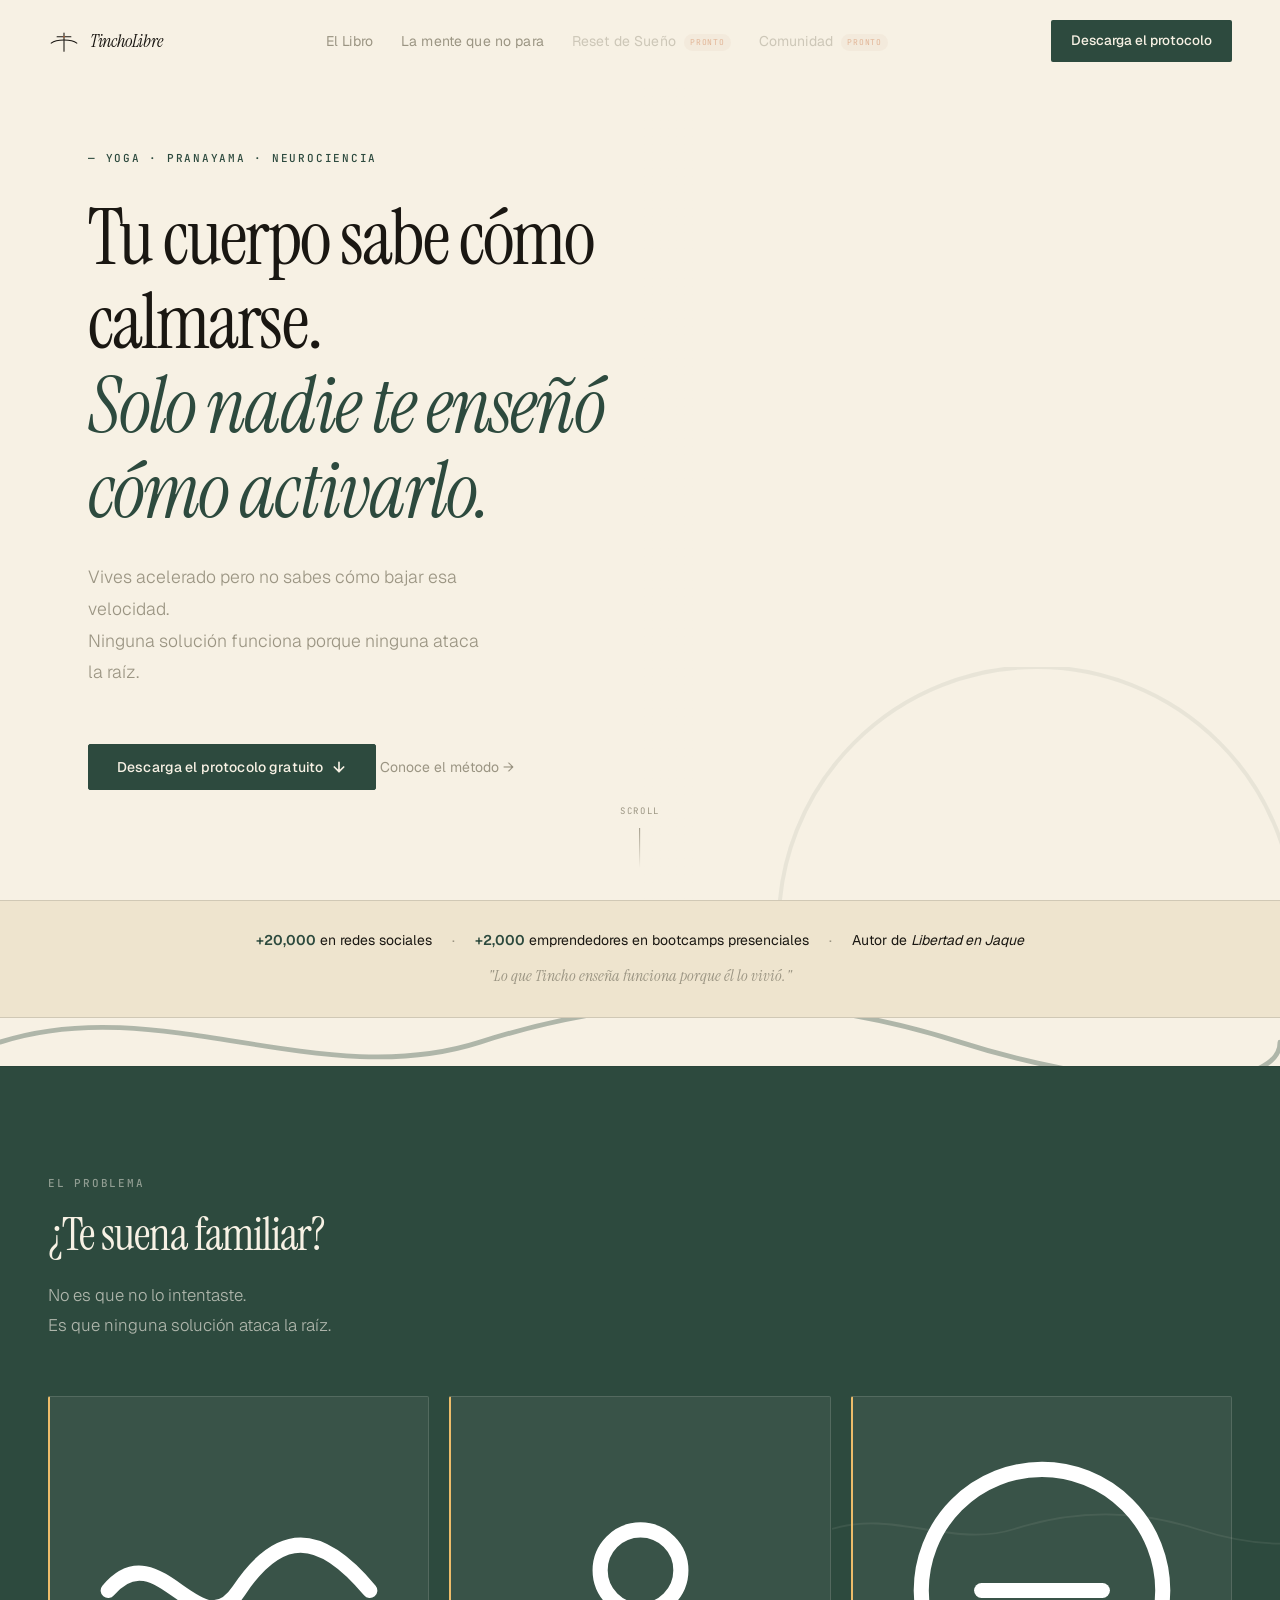
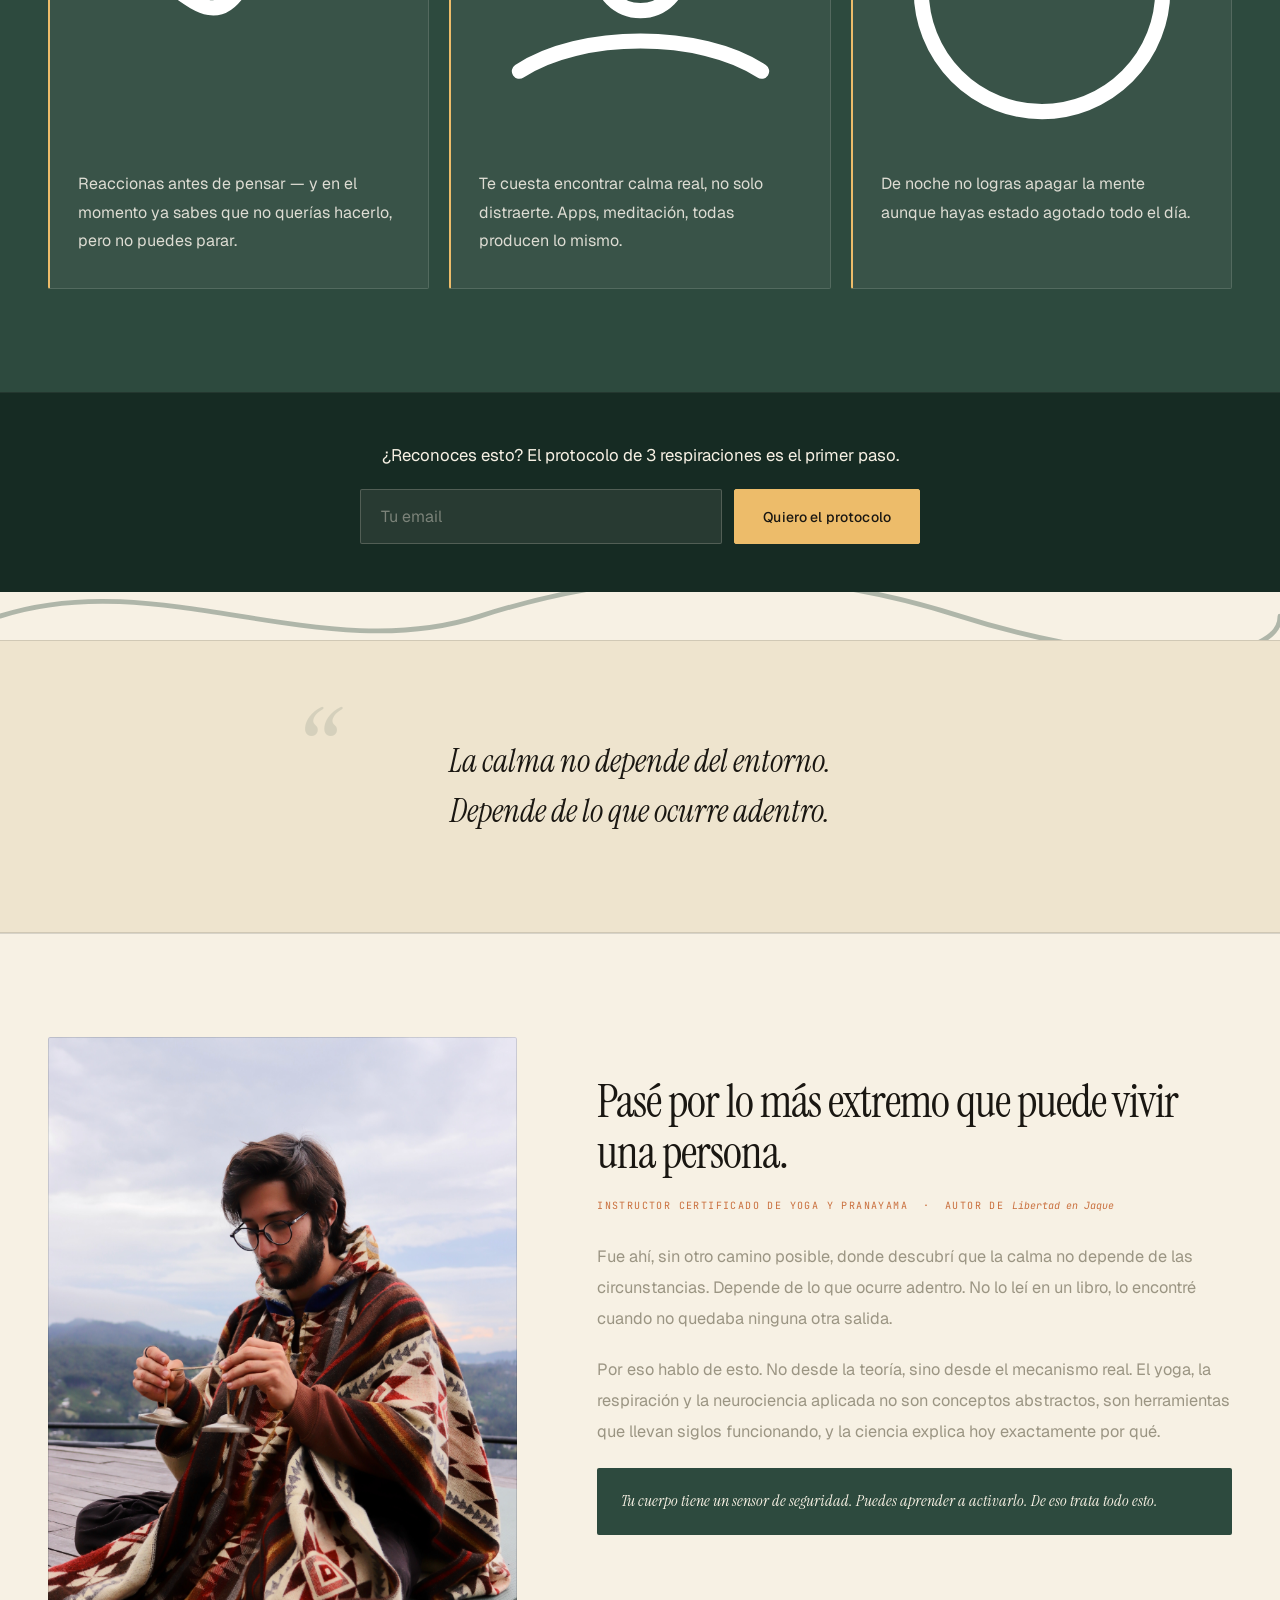
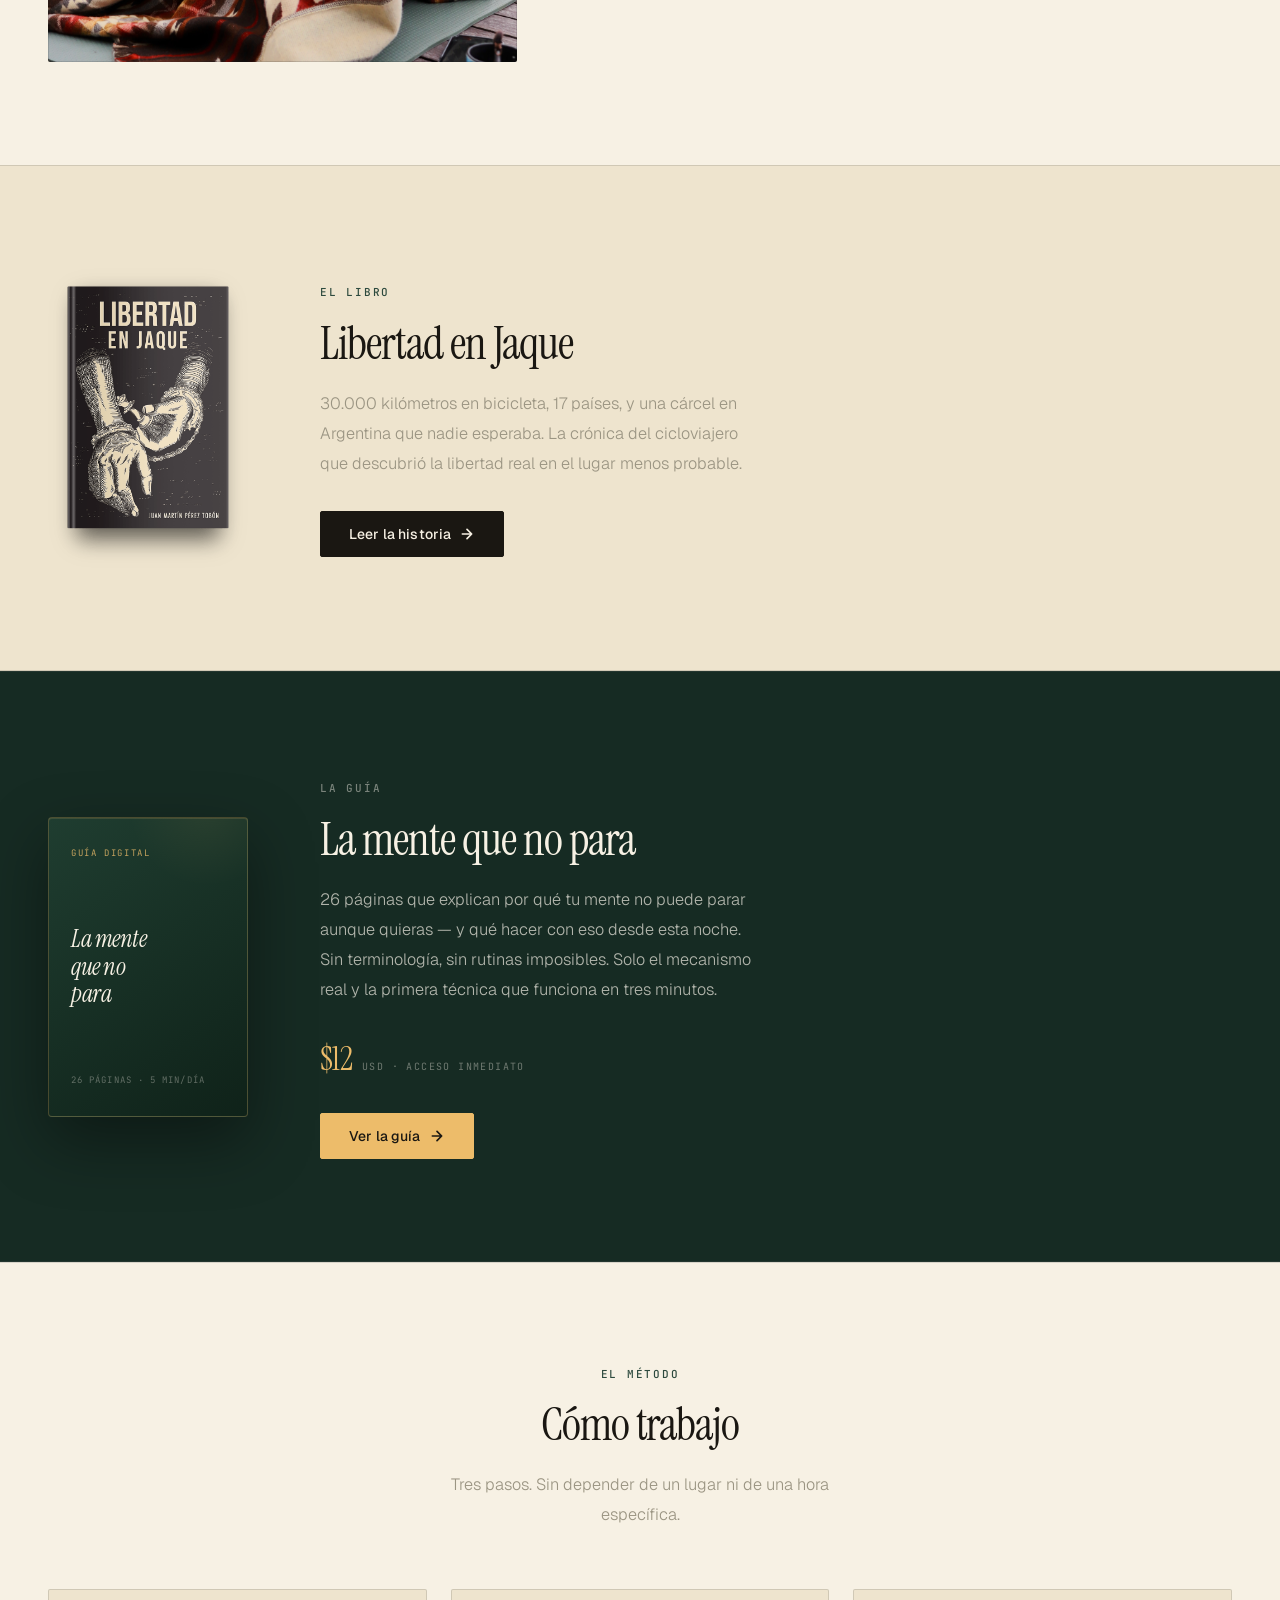
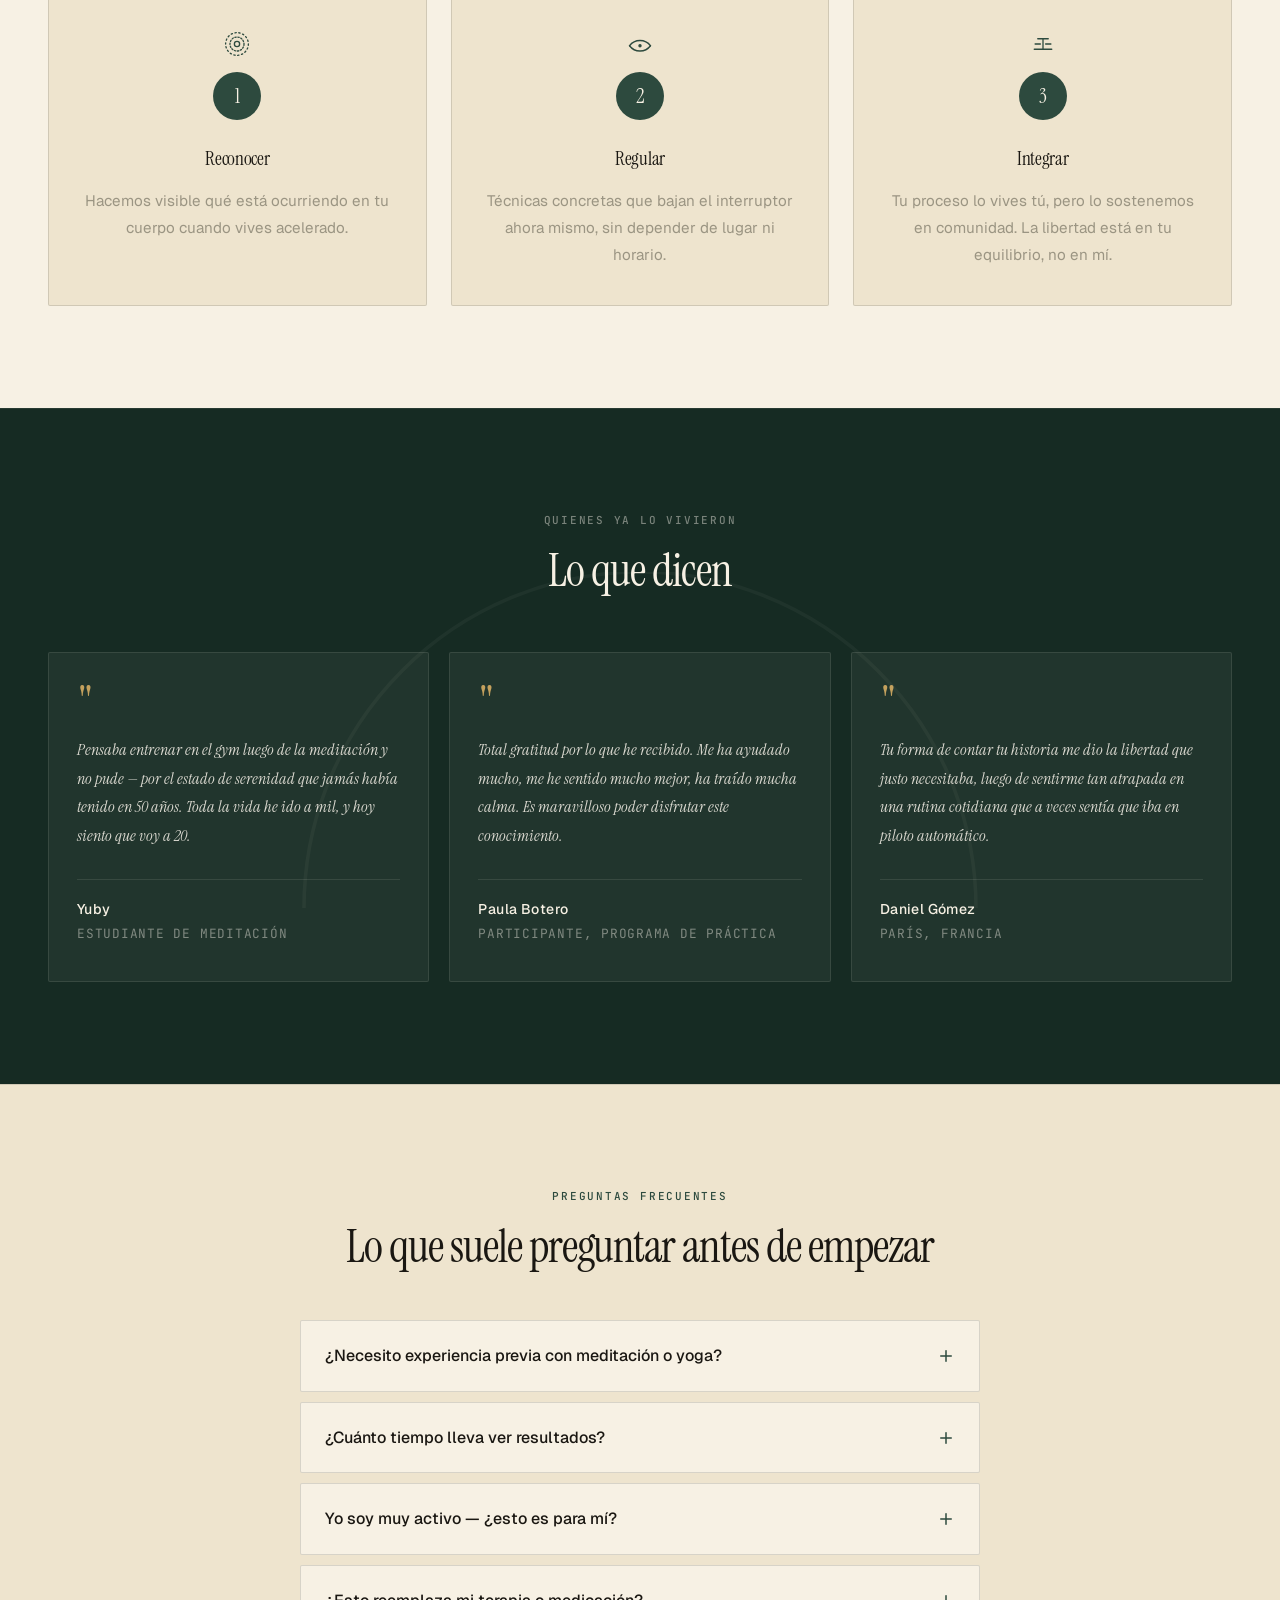
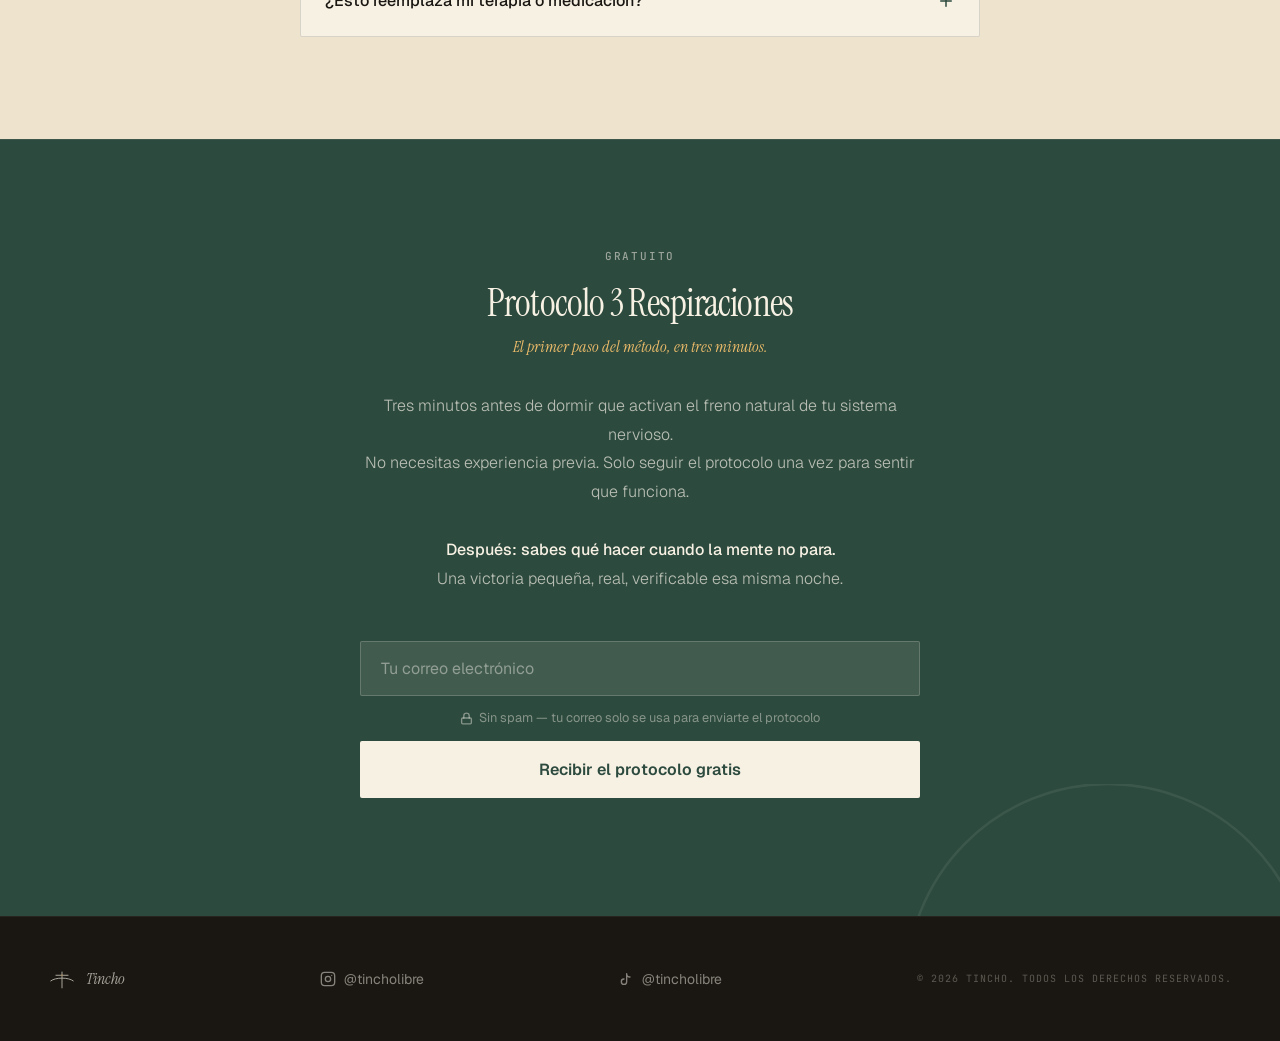
==== commit 979bff71: "fix+feat: menú móvil + sección guía digital en index.html - fix: mueve backdrop-filter a ::before de" ====
--- a/web/index.html
+++ b/web/index.html
@@ -53,17 +53,31 @@
             display: flex;
             align-items: center;
             justify-content: space-between;
-            background: var(--papel);
             border-bottom: 1px solid transparent;
             transition: border-color 0.3s ease, padding 0.3s ease;
+        }
+
+        /* backdrop-filter en ::before evita romper position:fixed de hijos
+           (backdrop-filter en el padre convierte children fixed en relativos al padre) */
+        .nav::before {
+            content: '';
+            position: absolute;
+            inset: 0;
+            z-index: -1;
+            background: var(--papel);
+            transition: background 0.3s ease;
+            pointer-events: none;
         }
 
         .nav.scrolled {
             border-bottom-color: var(--line);
             padding: 14px 48px;
+        }
+
+        .nav.scrolled::before {
+            background: color-mix(in srgb, var(--papel) 94%, transparent);
             backdrop-filter: blur(12px);
             -webkit-backdrop-filter: blur(12px);
-            background: color-mix(in srgb, var(--papel) 94%, transparent);
         }
 
         .nav-brand {
@@ -1099,9 +1113,112 @@
             .t-grid       { grid-template-columns: 1fr; }
         }
 
+        /* ─── GUÍA DIGITAL ───────────────────────────── */
+        .guia {
+            background: var(--lago-prof);
+            border-top: 1px solid rgba(244,239,230,0.06);
+            border-bottom: 1px solid rgba(244,239,230,0.06);
+        }
+
+        .guia-inner {
+            display: flex;
+            align-items: center;
+            gap: 72px;
+        }
+
+        .guia-mockup {
+            flex-shrink: 0;
+            width: min(200px, 36vw);
+            aspect-ratio: 2 / 3;
+            background: linear-gradient(145deg, #1F3D30 0%, #0F2219 100%);
+            border: 1px solid rgba(237,188,106,0.25);
+            border-radius: 4px;
+            padding: 28px 22px;
+            display: flex;
+            flex-direction: column;
+            justify-content: space-between;
+            box-shadow: 0 24px 64px rgba(0,0,0,0.4), inset 0 1px 0 rgba(237,188,106,0.15);
+            position: relative;
+            overflow: hidden;
+        }
+
+        .guia-mockup::after {
+            content: '';
+            position: absolute;
+            top: -30%;
+            right: -20%;
+            width: 80%;
+            aspect-ratio: 1;
+            border-radius: 50%;
+            background: radial-gradient(circle, rgba(237,188,106,0.07) 0%, transparent 70%);
+            pointer-events: none;
+        }
+
+        .guia-mockup-label {
+            font-family: var(--font-mono);
+            font-size: 9px;
+            letter-spacing: 0.18em;
+            text-transform: uppercase;
+            color: var(--amanecer);
+            opacity: 0.8;
+        }
+
+        .guia-mockup-title {
+            font-family: var(--font-display);
+            font-size: clamp(18px, 2.4vw, 24px);
+            line-height: 1.15;
+            letter-spacing: -0.02em;
+            color: var(--papel);
+            font-style: italic;
+        }
+
+        .guia-mockup-pages {
+            font-family: var(--font-mono);
+            font-size: 9px;
+            letter-spacing: 0.12em;
+            text-transform: uppercase;
+            color: rgba(244,239,230,0.35);
+        }
+
+        .guia .label { color: rgba(244,239,230,0.45); }
+        .guia .h2    { color: var(--papel); }
+
+        .guia-p {
+            color: rgba(244,239,230,0.7);
+            font-size: 1.02rem;
+            line-height: 1.85;
+            font-weight: 300;
+            max-width: 440px;
+            margin-bottom: 28px;
+        }
+
+        .guia-price {
+            display: flex;
+            align-items: baseline;
+            gap: 10px;
+            margin-bottom: 28px;
+        }
+
+        .guia-price-num {
+            font-family: var(--font-display);
+            font-size: 2rem;
+            font-weight: 400;
+            color: var(--amanecer);
+            letter-spacing: -0.02em;
+        }
+
+        .guia-price-desc {
+            font-family: var(--font-mono);
+            font-size: 10px;
+            letter-spacing: 0.14em;
+            text-transform: uppercase;
+            color: rgba(244,239,230,0.4);
+        }
+
         @media (max-width: 768px) {
             .nav            { padding: 16px 24px; }
             .nav.scrolled   { padding: 12px 24px; }
+            .nav-cta        { display: none; }
             .nav-toggle     { display: flex; }
             .nav-links {
                 position: fixed;
@@ -1142,6 +1259,8 @@
             footer           { padding: 36px 24px; }
             .libro-inner     { flex-direction: column; gap: 32px; }
             .libro-img-wrap  { width: min(180px, 52vw); }
+            .guia-inner      { flex-direction: column; gap: 32px; }
+            .guia-mockup     { width: min(160px, 48vw); }
         }
 
         @media (max-width: 480px) {
@@ -1466,6 +1585,42 @@
 
 
 <!-- ═══════════════════════════════════════════════
+     LA MENTE QUE NO PARA — GUÍA DIGITAL
+════════════════════════════════════════════════ -->
+<section class="section guia" id="guia" aria-labelledby="guia-title">
+    <div class="section-inner guia-inner">
+
+        <div class="guia-mockup reveal" aria-hidden="true">
+            <span class="guia-mockup-label">Guía Digital</span>
+            <div class="guia-mockup-title">La mente<br>que no<br>para</div>
+            <span class="guia-mockup-pages">26 páginas · 5 min/día</span>
+        </div>
+
+        <div class="reveal" data-delay="1">
+            <span class="label">La guía</span>
+            <h2 class="h2" id="guia-title">La mente que no para</h2>
+            <p class="guia-p">
+                26 páginas que explican por qué tu mente no puede parar aunque quieras —
+                y qué hacer con eso desde esta noche. Sin terminología, sin rutinas imposibles.
+                Solo el mecanismo real y la primera técnica que funciona en tres minutos.
+            </p>
+            <div class="guia-price reveal" data-delay="2">
+                <span class="guia-price-num">$12</span>
+                <span class="guia-price-desc">USD · Acceso inmediato</span>
+            </div>
+            <a href="la-mente-que-no-para.html" class="bk-btn bk-btn-amanecer" aria-label="Ver la guía La mente que no para">
+                Ver la guía
+                <svg width="16" height="16" viewBox="0 0 24 24" fill="none" stroke="currentColor" stroke-width="2.5" stroke-linecap="round" stroke-linejoin="round" aria-hidden="true">
+                    <path d="M5 12h14M12 5l7 7-7 7"/>
+                </svg>
+            </a>
+        </div>
+
+    </div>
+</section>
+
+
+<!-- ═══════════════════════════════════════════════
      CÓMO TRABAJO
 ════════════════════════════════════════════════ -->
 <section class="section trabajo" id="metodo" aria-labelledby="trabajo-title">
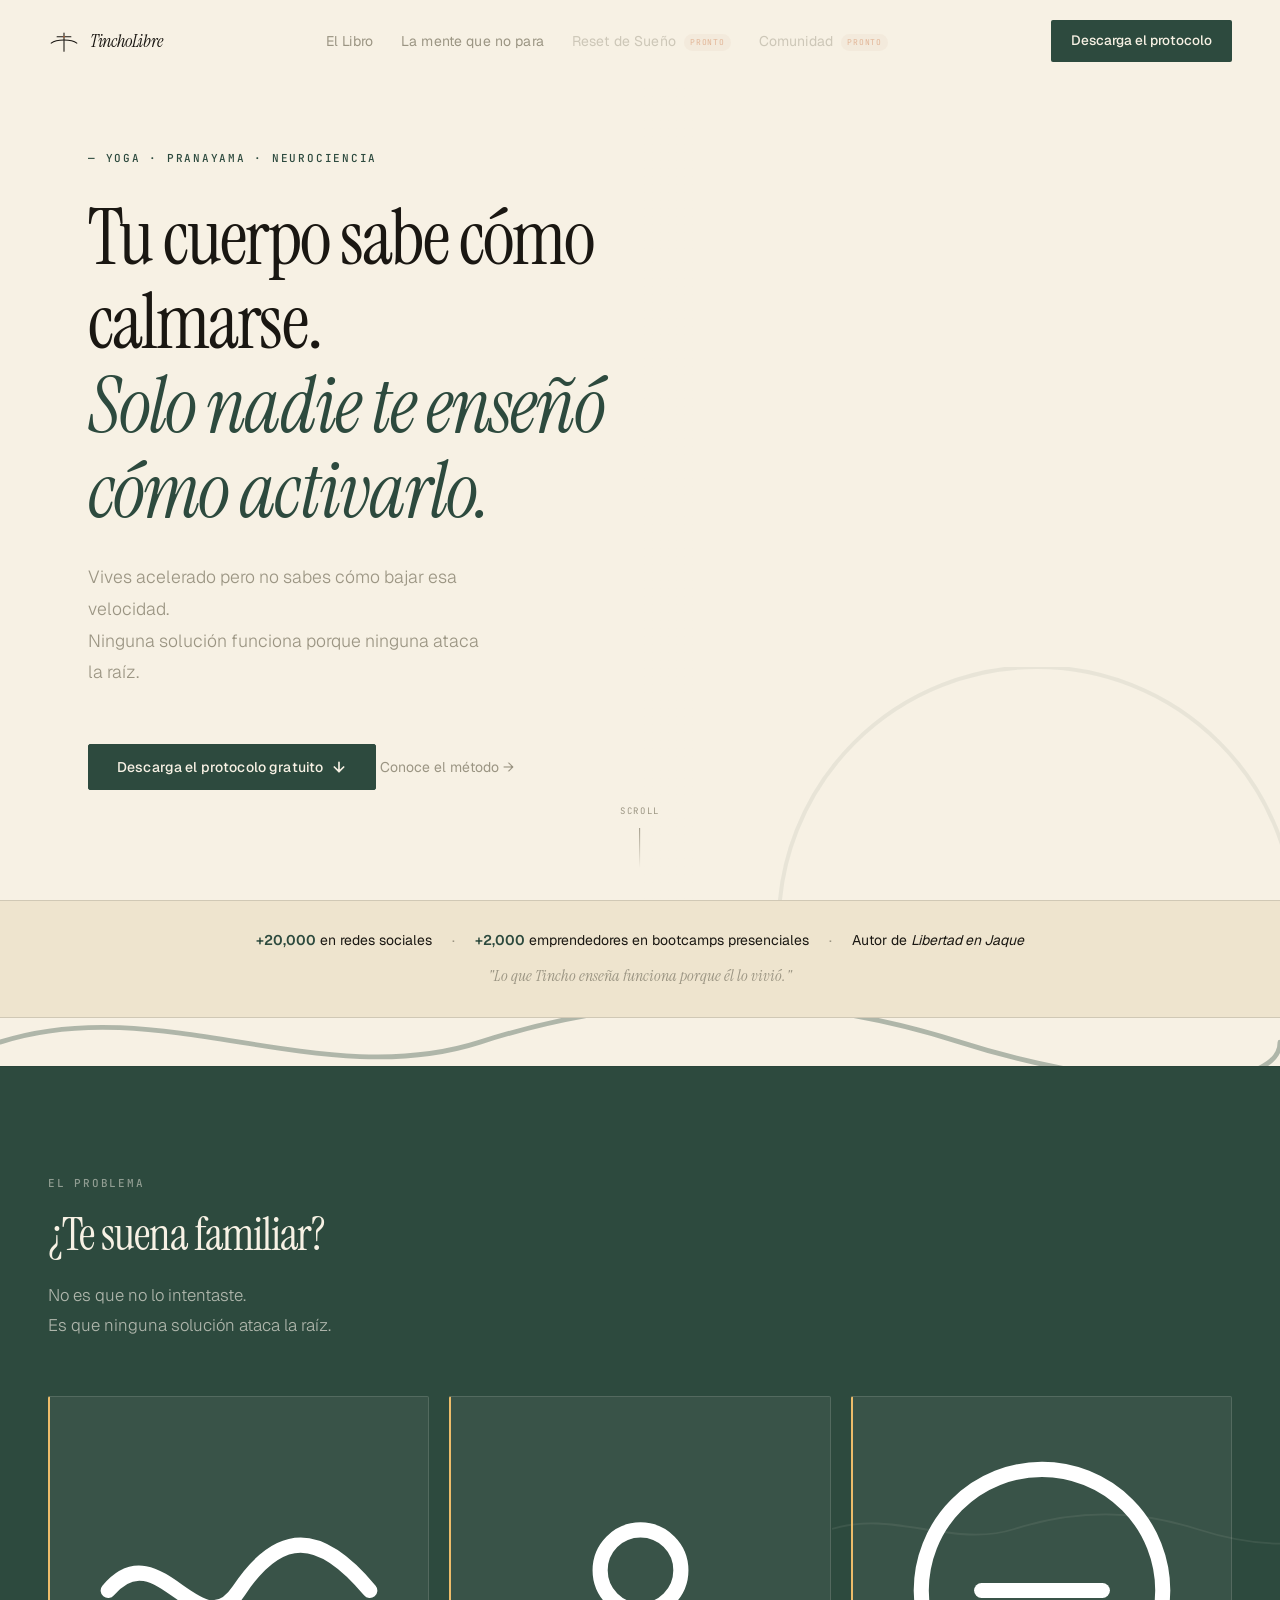
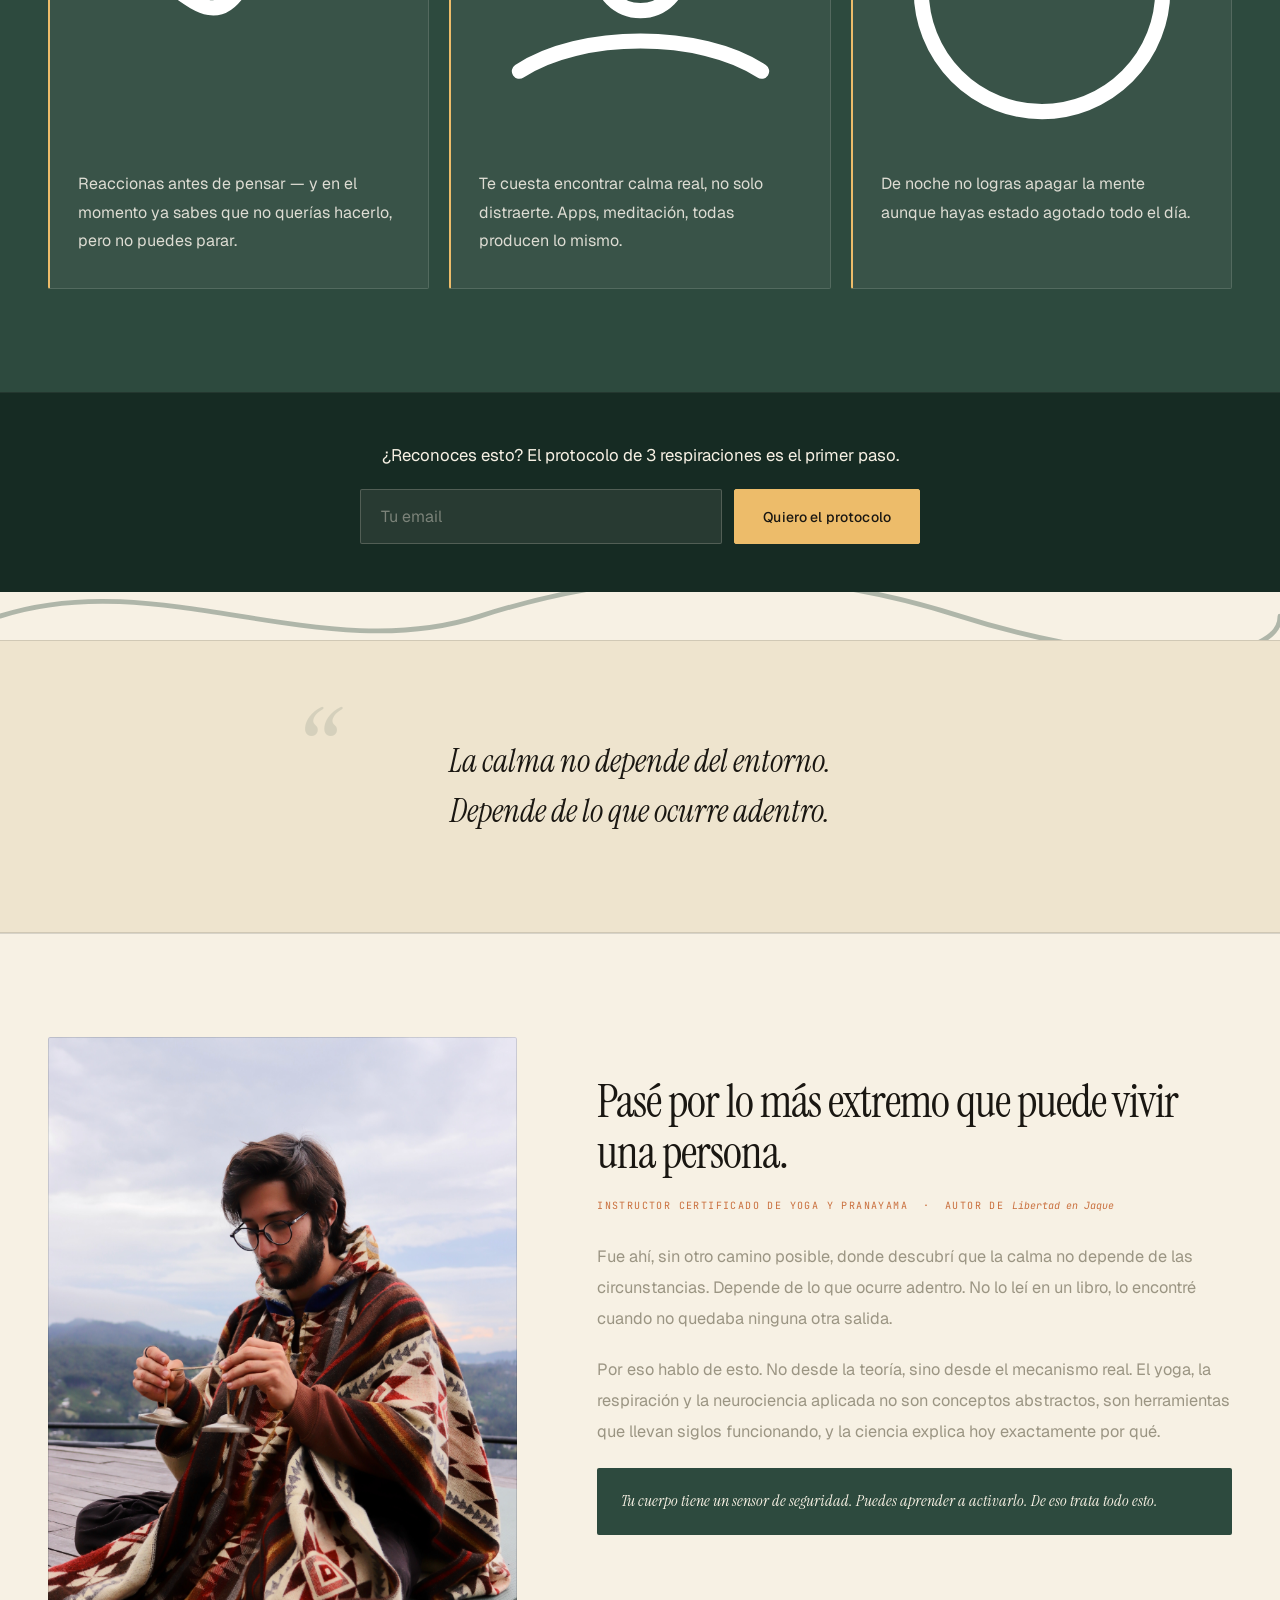
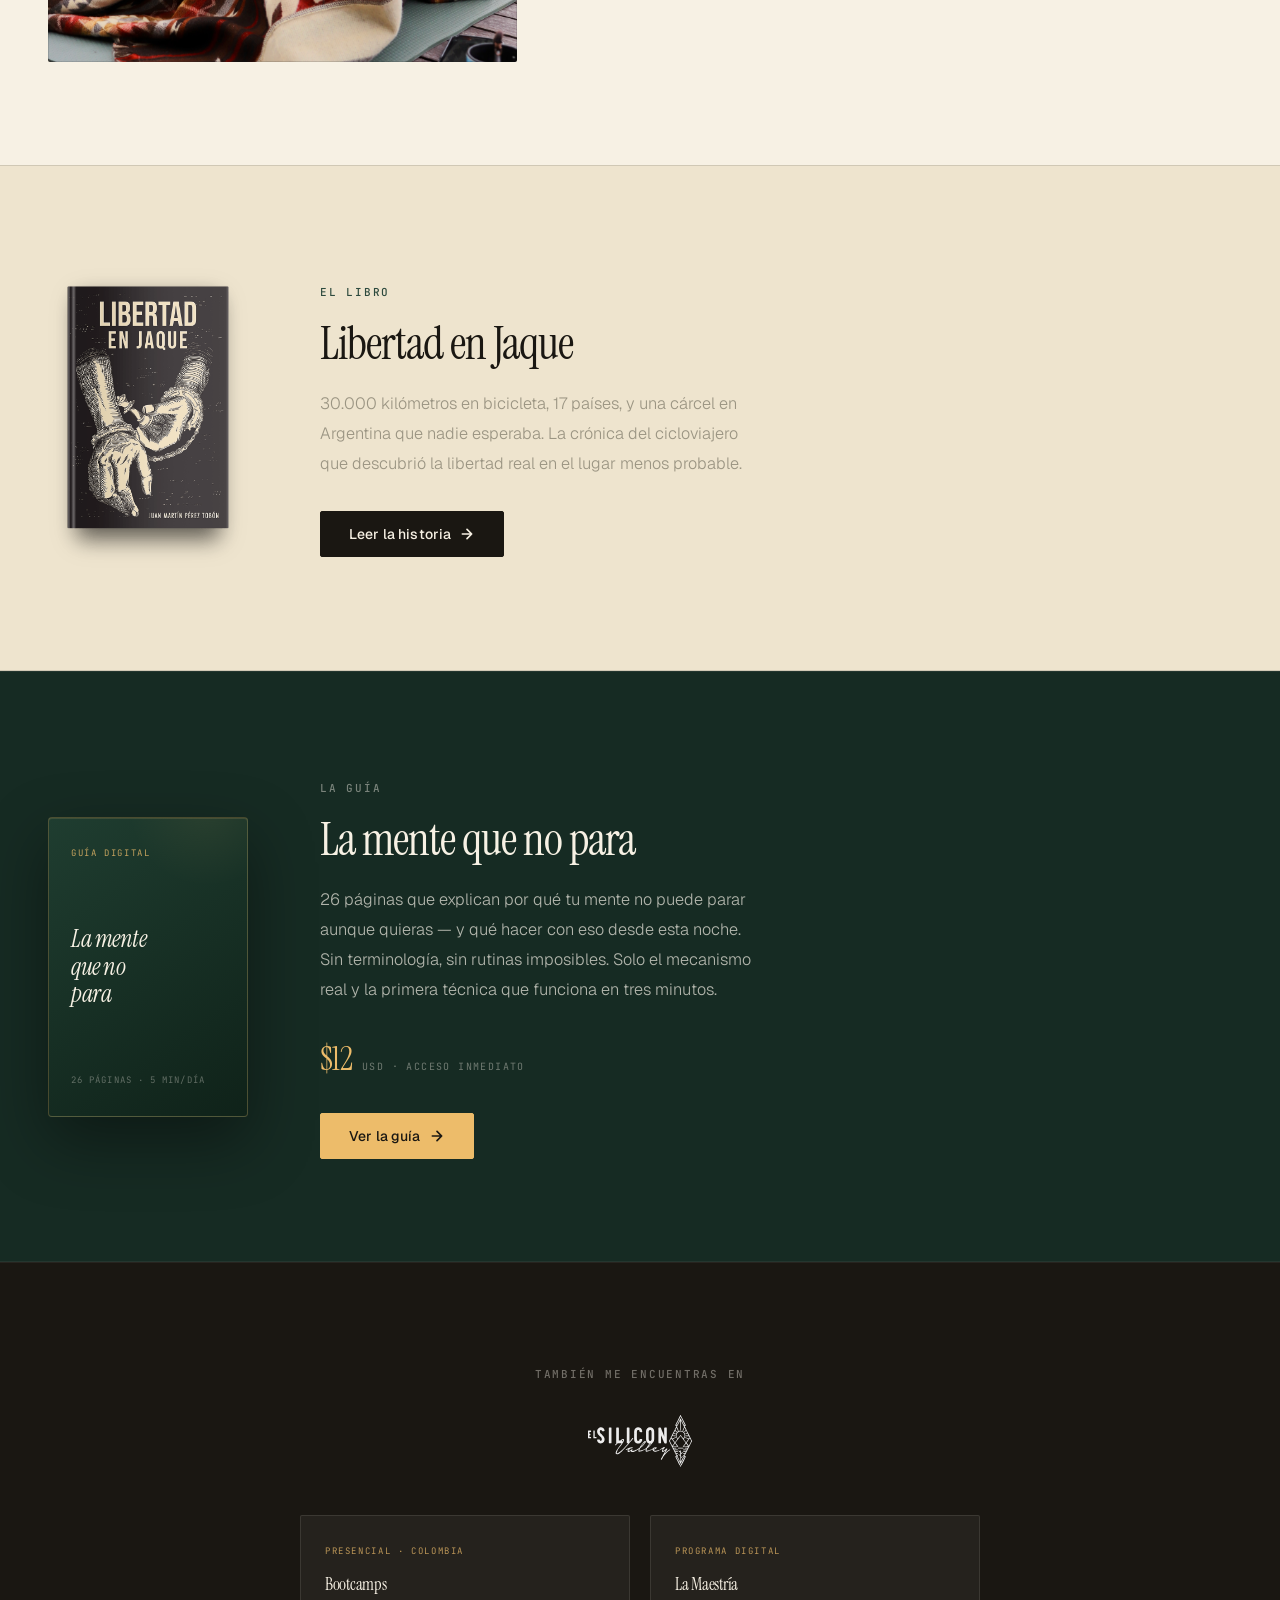
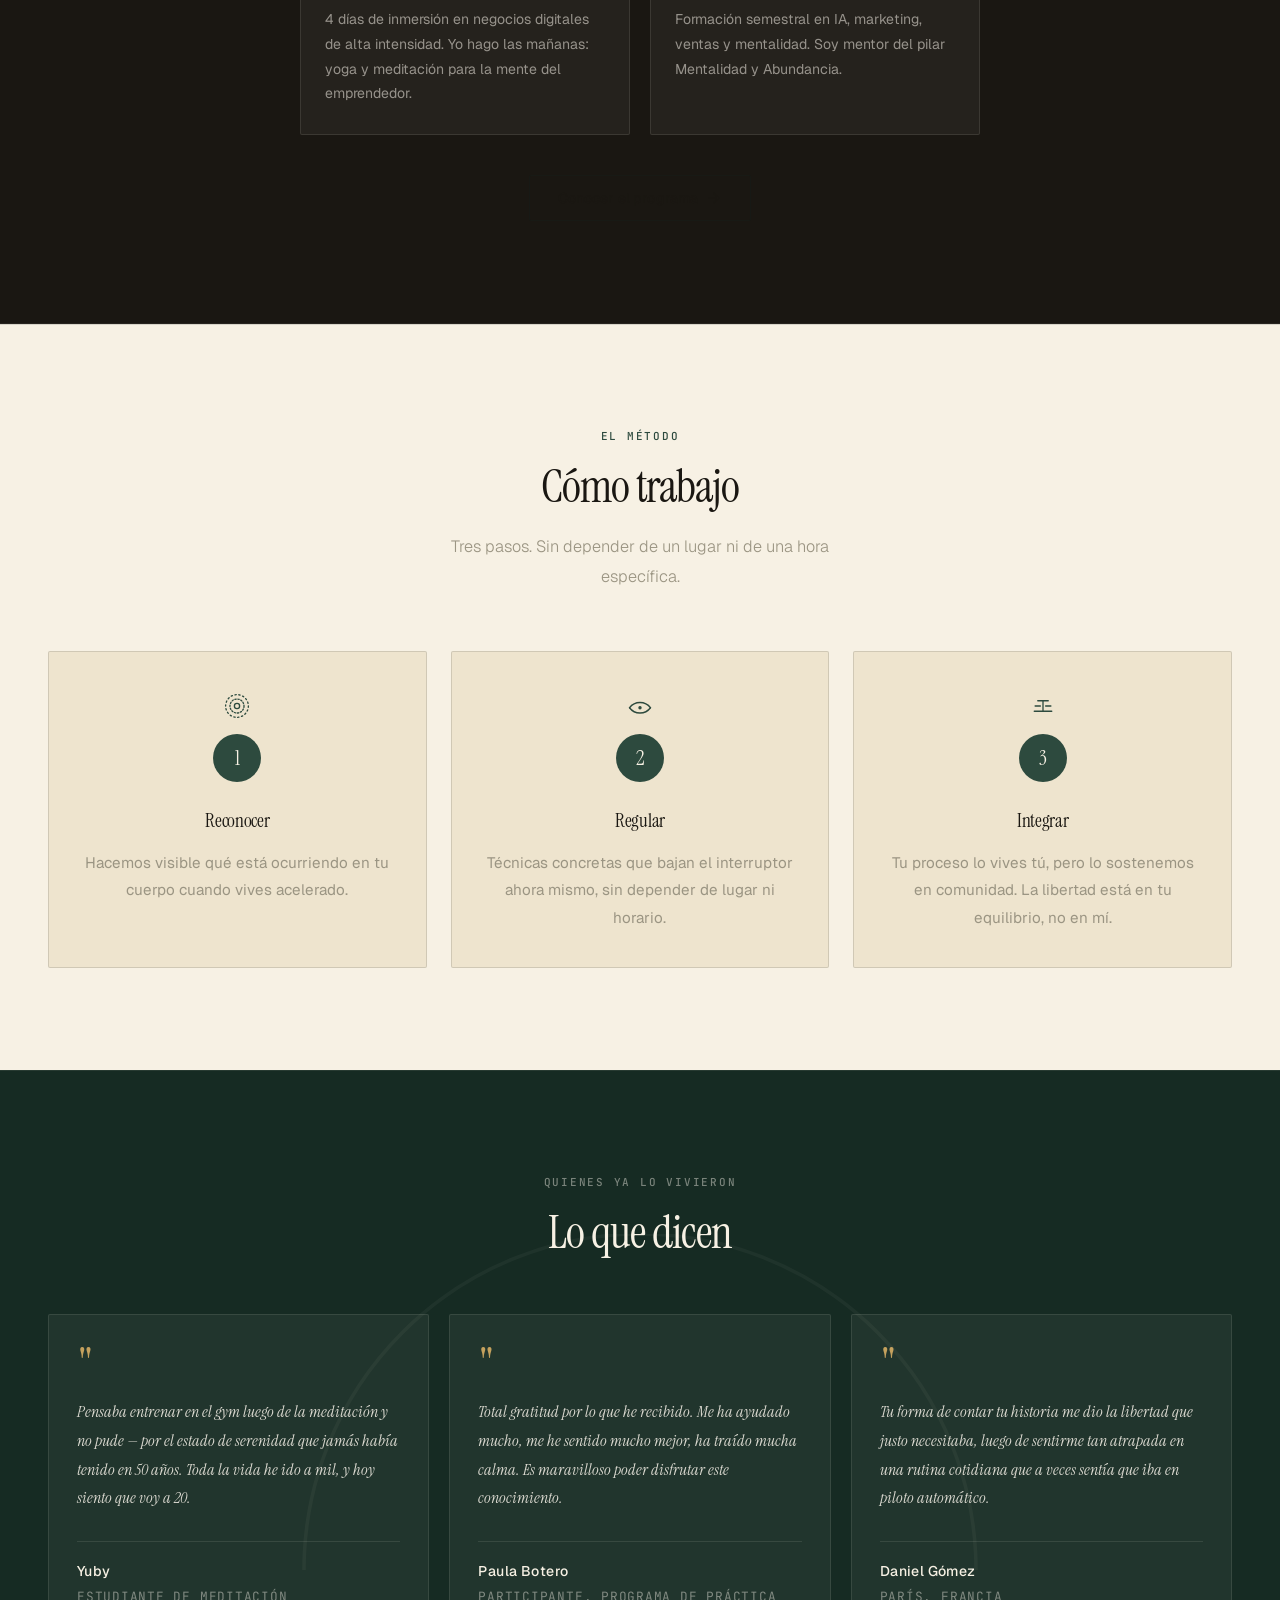
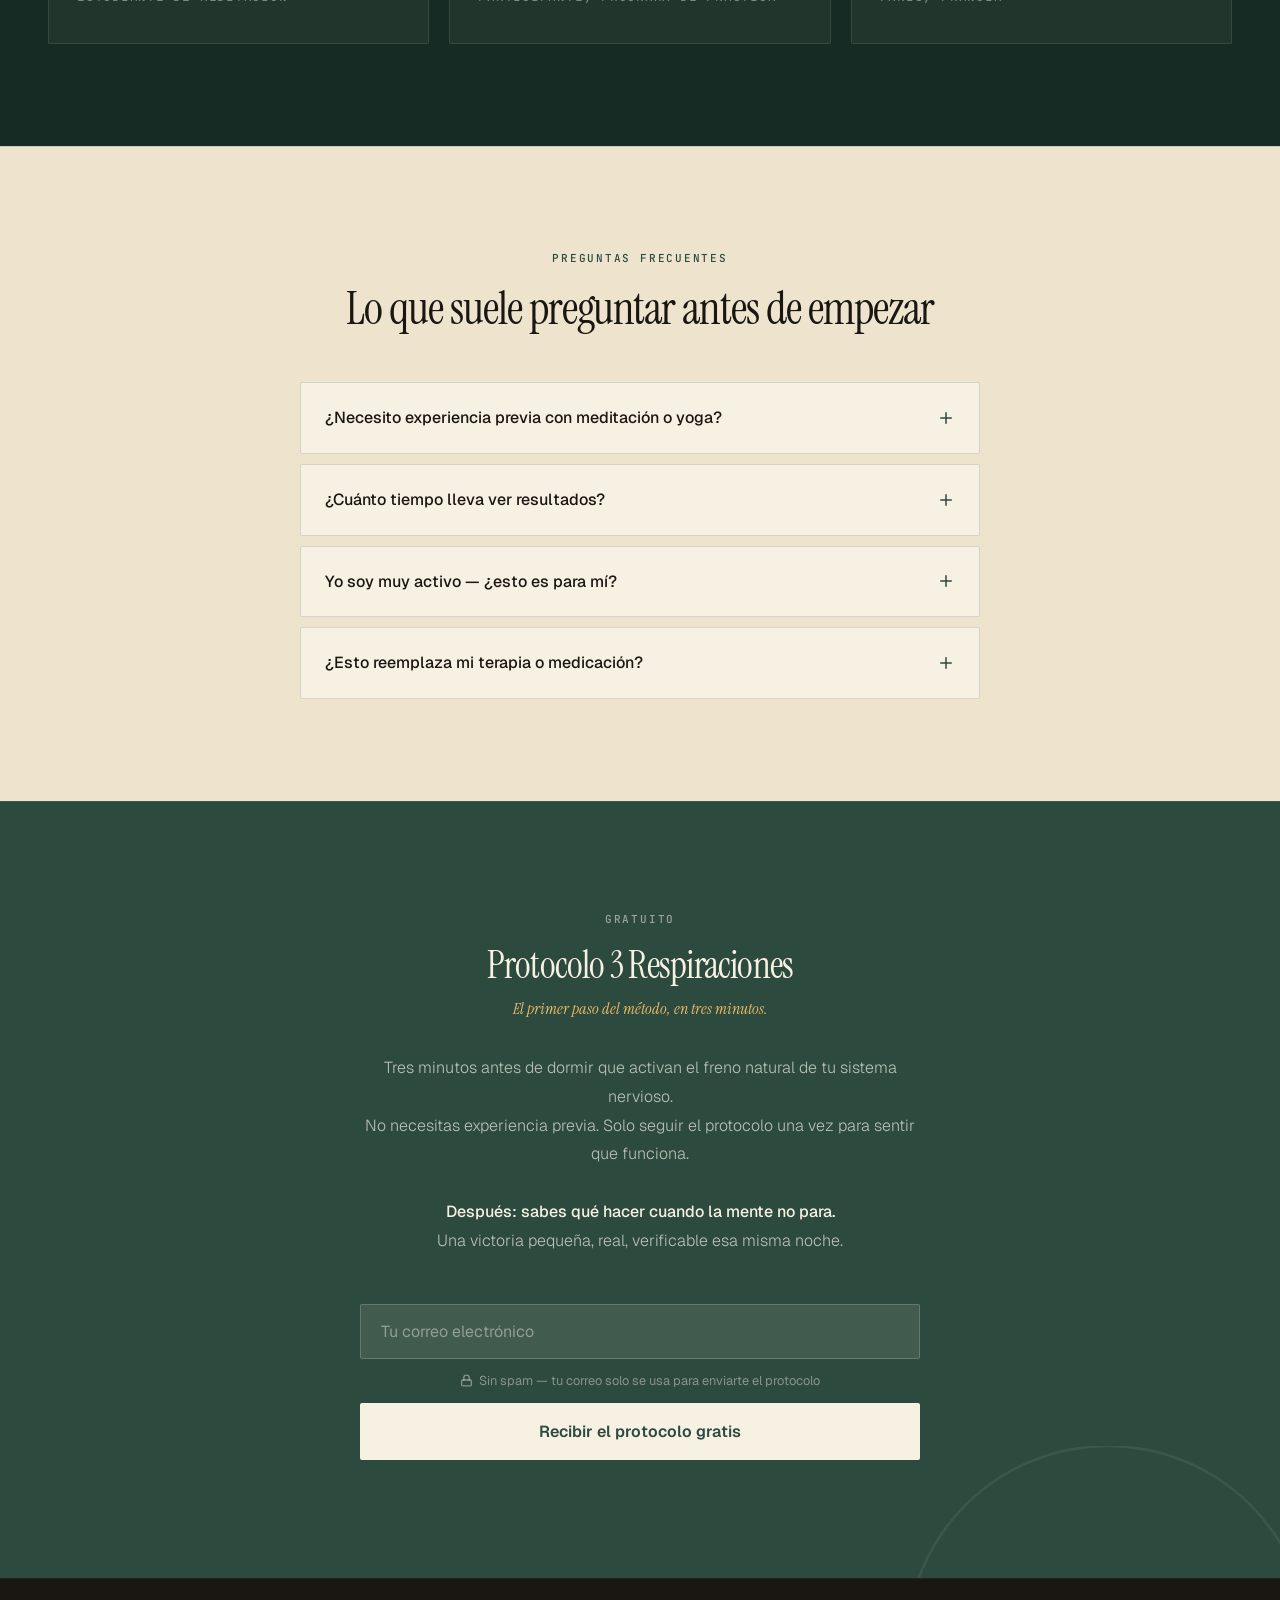
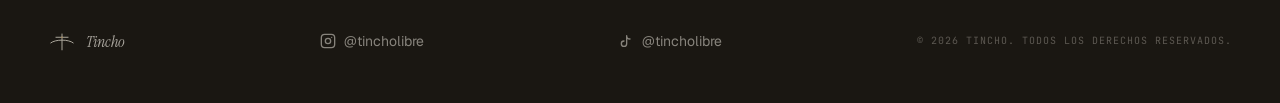
==== commit f5759f4f: "feat: sección El Silicon Valley de LATAM en index.html - Descarga y hostea logo SVG de elsiliconvall" ====
--- a/web/index.html
+++ b/web/index.html
@@ -1111,6 +1111,83 @@
             .camino-photo-wrap { order: -1; aspect-ratio: 4 / 3; }
             .steps        { grid-template-columns: 1fr; gap: 16px; }
             .t-grid       { grid-template-columns: 1fr; }
+        }
+
+        /* ─── MAESTRÍAS / SILICON VALLEY ────────────── */
+        .maestrias {
+            background: var(--tinta);
+            border-top: 1px solid rgba(244,239,230,0.06);
+            border-bottom: 1px solid rgba(244,239,230,0.06);
+        }
+
+        .maestrias-inner {
+            display: flex;
+            flex-direction: column;
+            align-items: center;
+            text-align: center;
+        }
+
+        .maestrias .label {
+            color: rgba(244,239,230,0.4);
+            margin-bottom: 32px;
+        }
+
+        .maestrias-logo {
+            margin-bottom: 48px;
+        }
+
+        .maestrias-logo img {
+            height: 52px;
+            width: auto;
+            opacity: 0.92;
+        }
+
+        .maestrias-cards {
+            display: grid;
+            grid-template-columns: 1fr 1fr;
+            gap: 20px;
+            width: 100%;
+            max-width: 680px;
+            margin-bottom: 40px;
+        }
+
+        .maestrias-card {
+            background: rgba(244,239,230,0.05);
+            border: 1px solid rgba(244,239,230,0.1);
+            border-radius: var(--radius);
+            padding: 28px 24px;
+            text-align: left;
+        }
+
+        .maestrias-card-tag {
+            font-family: var(--font-mono);
+            font-size: 9px;
+            letter-spacing: 0.18em;
+            text-transform: uppercase;
+            color: var(--amanecer);
+            opacity: 0.75;
+            margin-bottom: 12px;
+            display: block;
+        }
+
+        .maestrias-card h3 {
+            font-family: var(--font-display);
+            font-size: 1.05rem;
+            font-weight: 400;
+            color: var(--papel);
+            letter-spacing: -0.015em;
+            margin-bottom: 10px;
+        }
+
+        .maestrias-card p {
+            font-size: 0.88rem;
+            color: rgba(244,239,230,0.55);
+            line-height: 1.75;
+        }
+
+        @media (max-width: 600px) {
+            .maestrias-cards { grid-template-columns: 1fr; max-width: 420px; }
+            .maestrias-logo img { height: 40px; }
         }
 
         /* ─── GUÍA DIGITAL ───────────────────────────── */
@@ -1621,6 +1698,55 @@
 
 
 <!-- ═══════════════════════════════════════════════
+     MAESTRÍAS — EL SILICON VALLEY
+════════════════════════════════════════════════ -->
+<section class="section maestrias" id="maestrias" aria-labelledby="maestrias-title">
+    <div class="section-inner maestrias-inner">
+
+        <span class="label reveal">También me encuentras en</span>
+
+        <div class="maestrias-logo reveal" data-delay="1">
+            <img
+                src="Brandkit ASSETS/assets/partners/esv-logo.svg"
+                alt="El Silicon Valley de LATAM"
+            >
+        </div>
+
+        <div class="maestrias-cards reveal" data-delay="2">
+
+            <div class="maestrias-card">
+                <span class="maestrias-card-tag">Presencial · Colombia</span>
+                <h3>Bootcamps</h3>
+                <p>4 días de inmersión en negocios digitales de alta intensidad. Yo hago las mañanas: yoga y meditación para la mente del emprendedor.</p>
+            </div>
+
+            <div class="maestrias-card">
+                <span class="maestrias-card-tag">Programa Digital</span>
+                <h3>La Maestría</h3>
+                <p>Formación semestral en IA, marketing, ventas y mentalidad. Soy mentor del pilar Mentalidad y Abundancia.</p>
+            </div>
+
+        </div>
+
+        <a
+            href="https://elsiliconvalley.co/la-maestria-silicon-valley/"
+            class="bk-btn bk-btn-secondary reveal"
+            data-delay="3"
+            target="_blank"
+            rel="noopener noreferrer"
+            aria-label="Conocer el programa El Silicon Valley"
+        >
+            Conocer el programa
+            <svg width="16" height="16" viewBox="0 0 24 24" fill="none" stroke="currentColor" stroke-width="2.5" stroke-linecap="round" stroke-linejoin="round" aria-hidden="true">
+                <path d="M5 12h14M12 5l7 7-7 7"/>
+            </svg>
+        </a>
+
+    </div>
+</section>
+
+
+<!-- ═══════════════════════════════════════════════
      CÓMO TRABAJO
 ════════════════════════════════════════════════ -->
 <section class="section trabajo" id="metodo" aria-labelledby="trabajo-title">
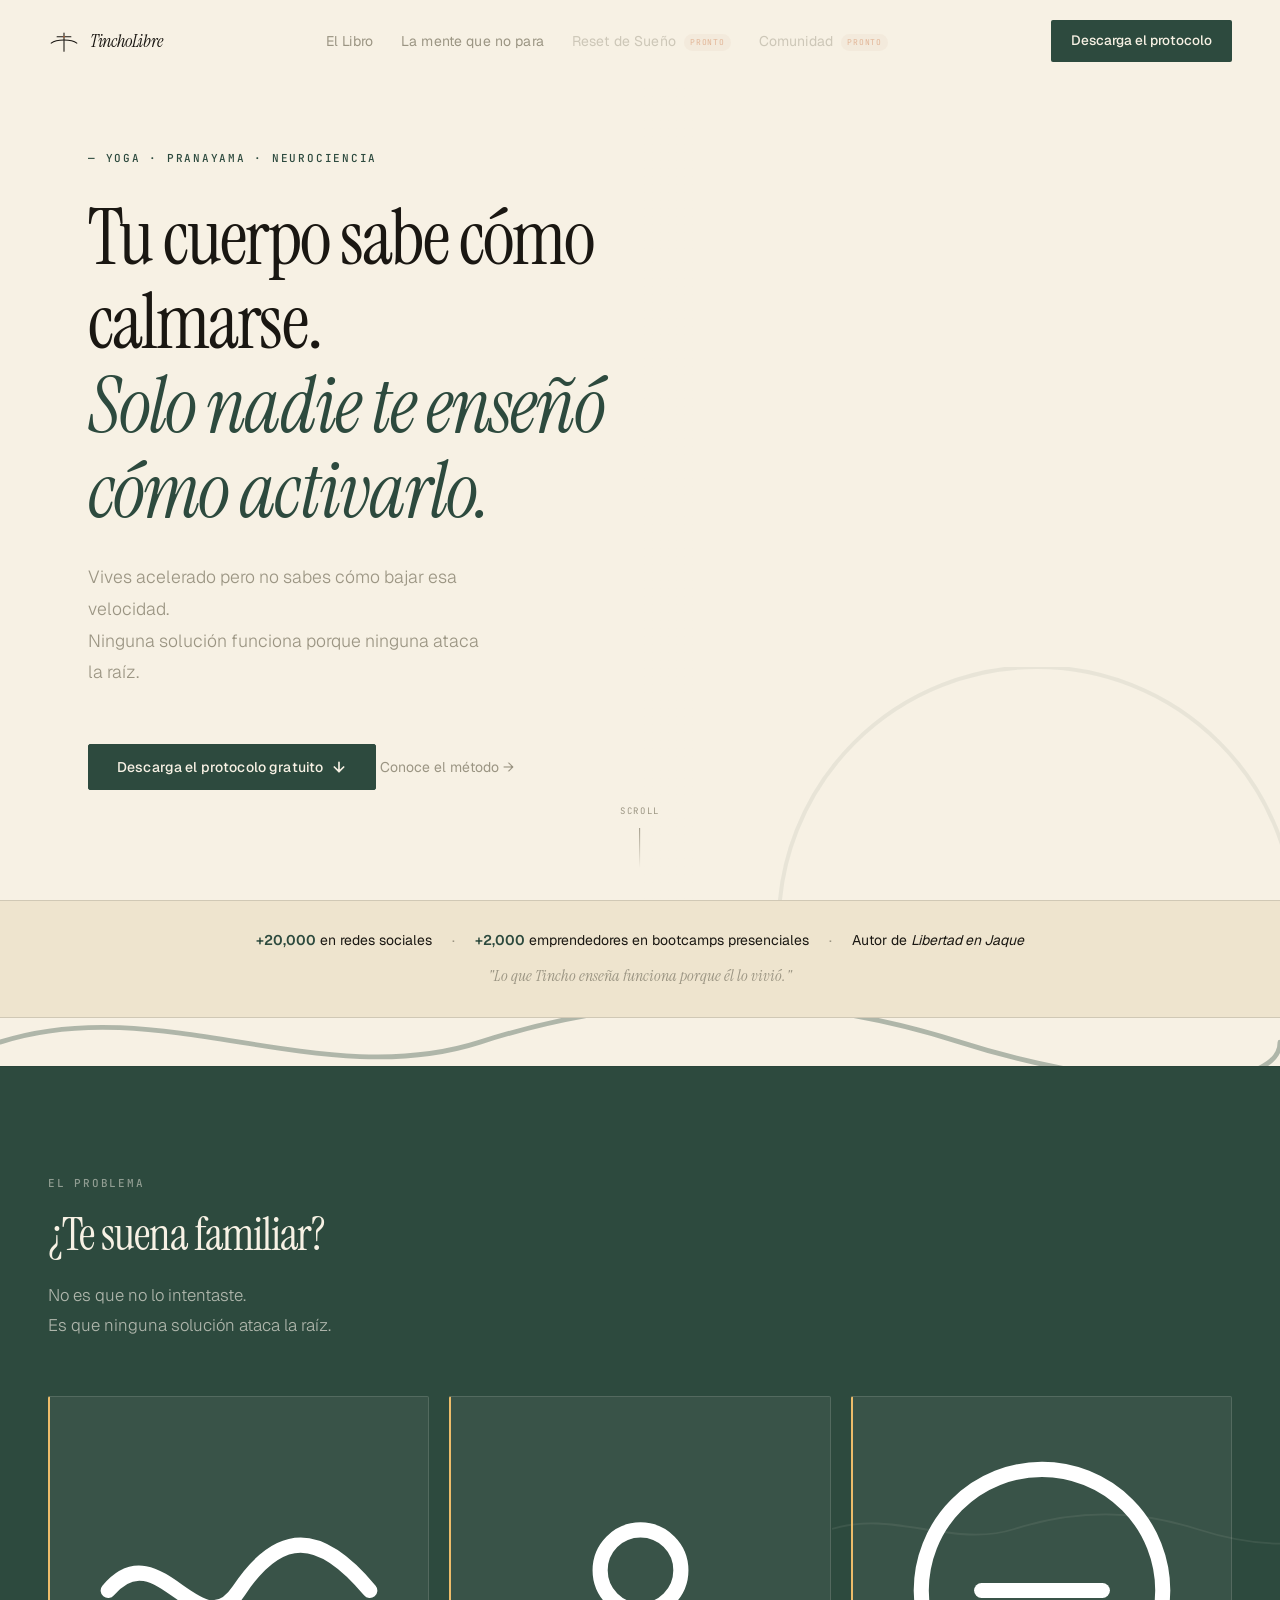
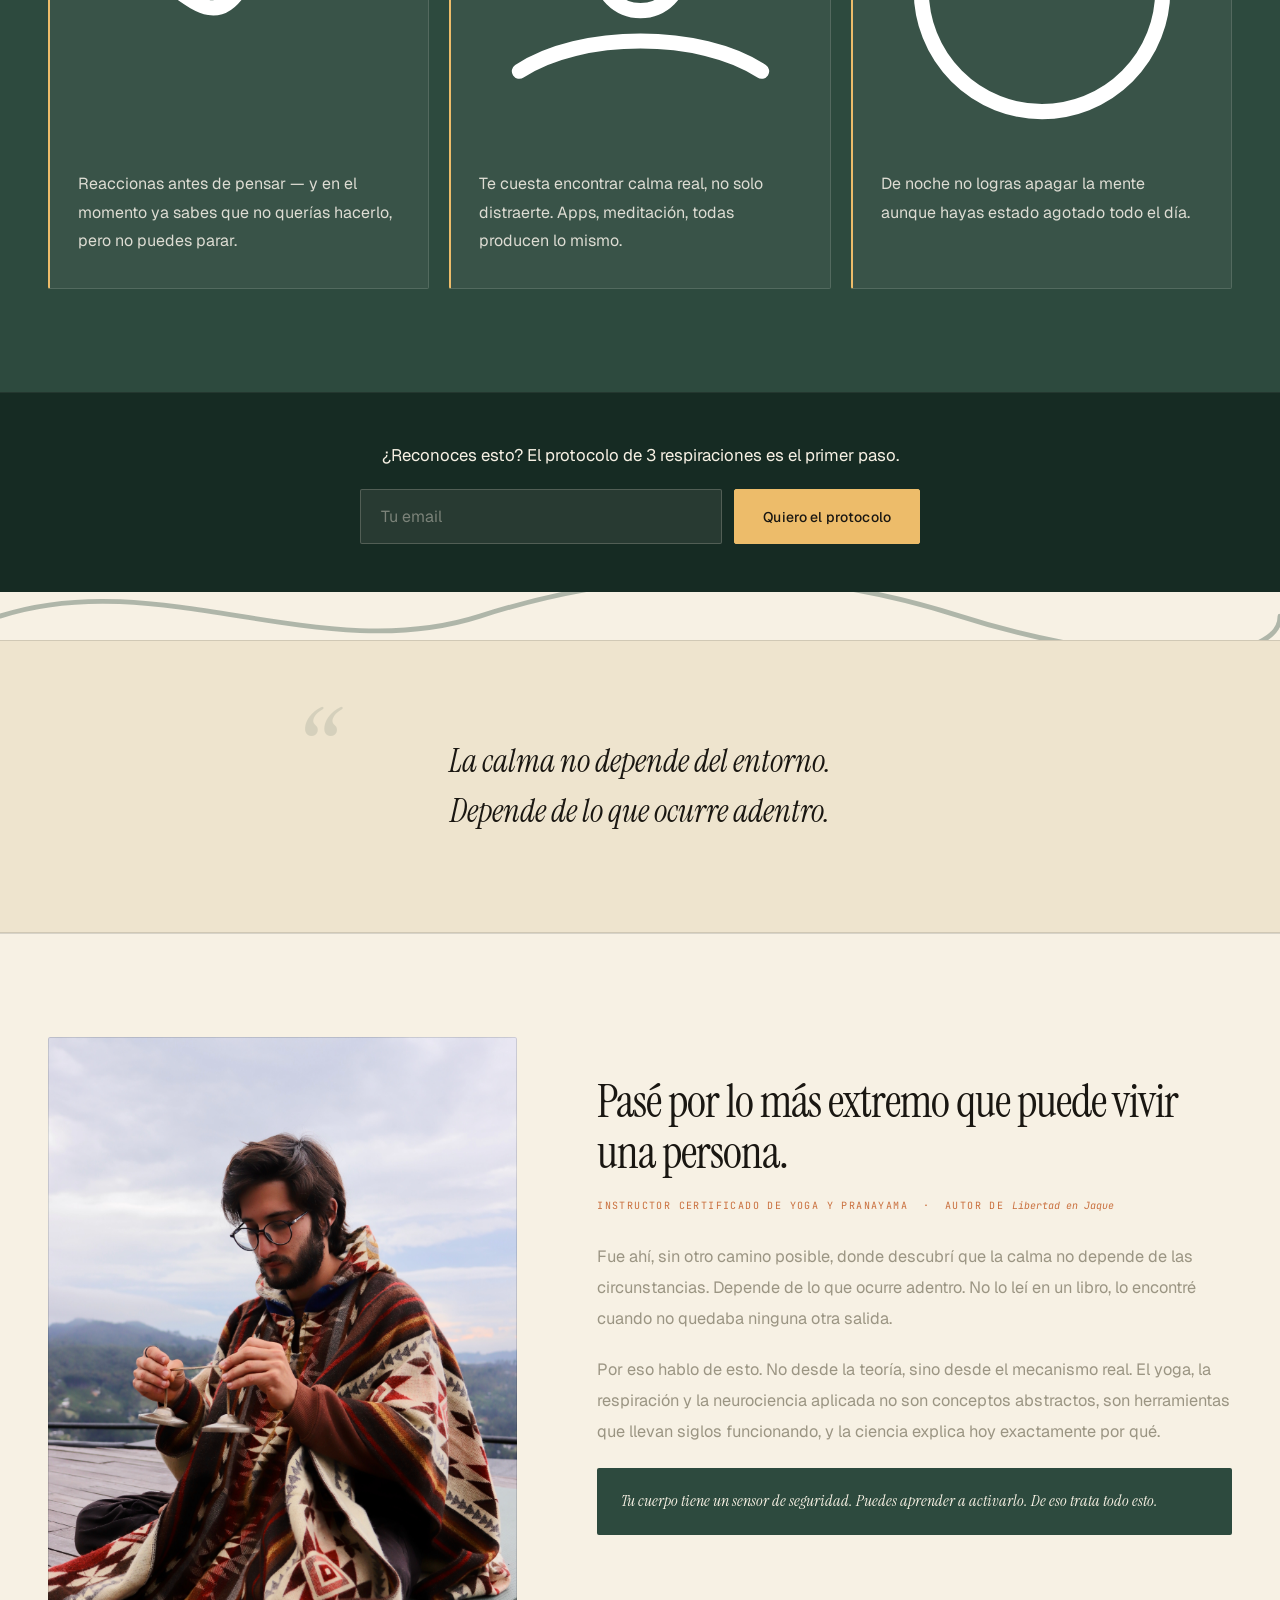
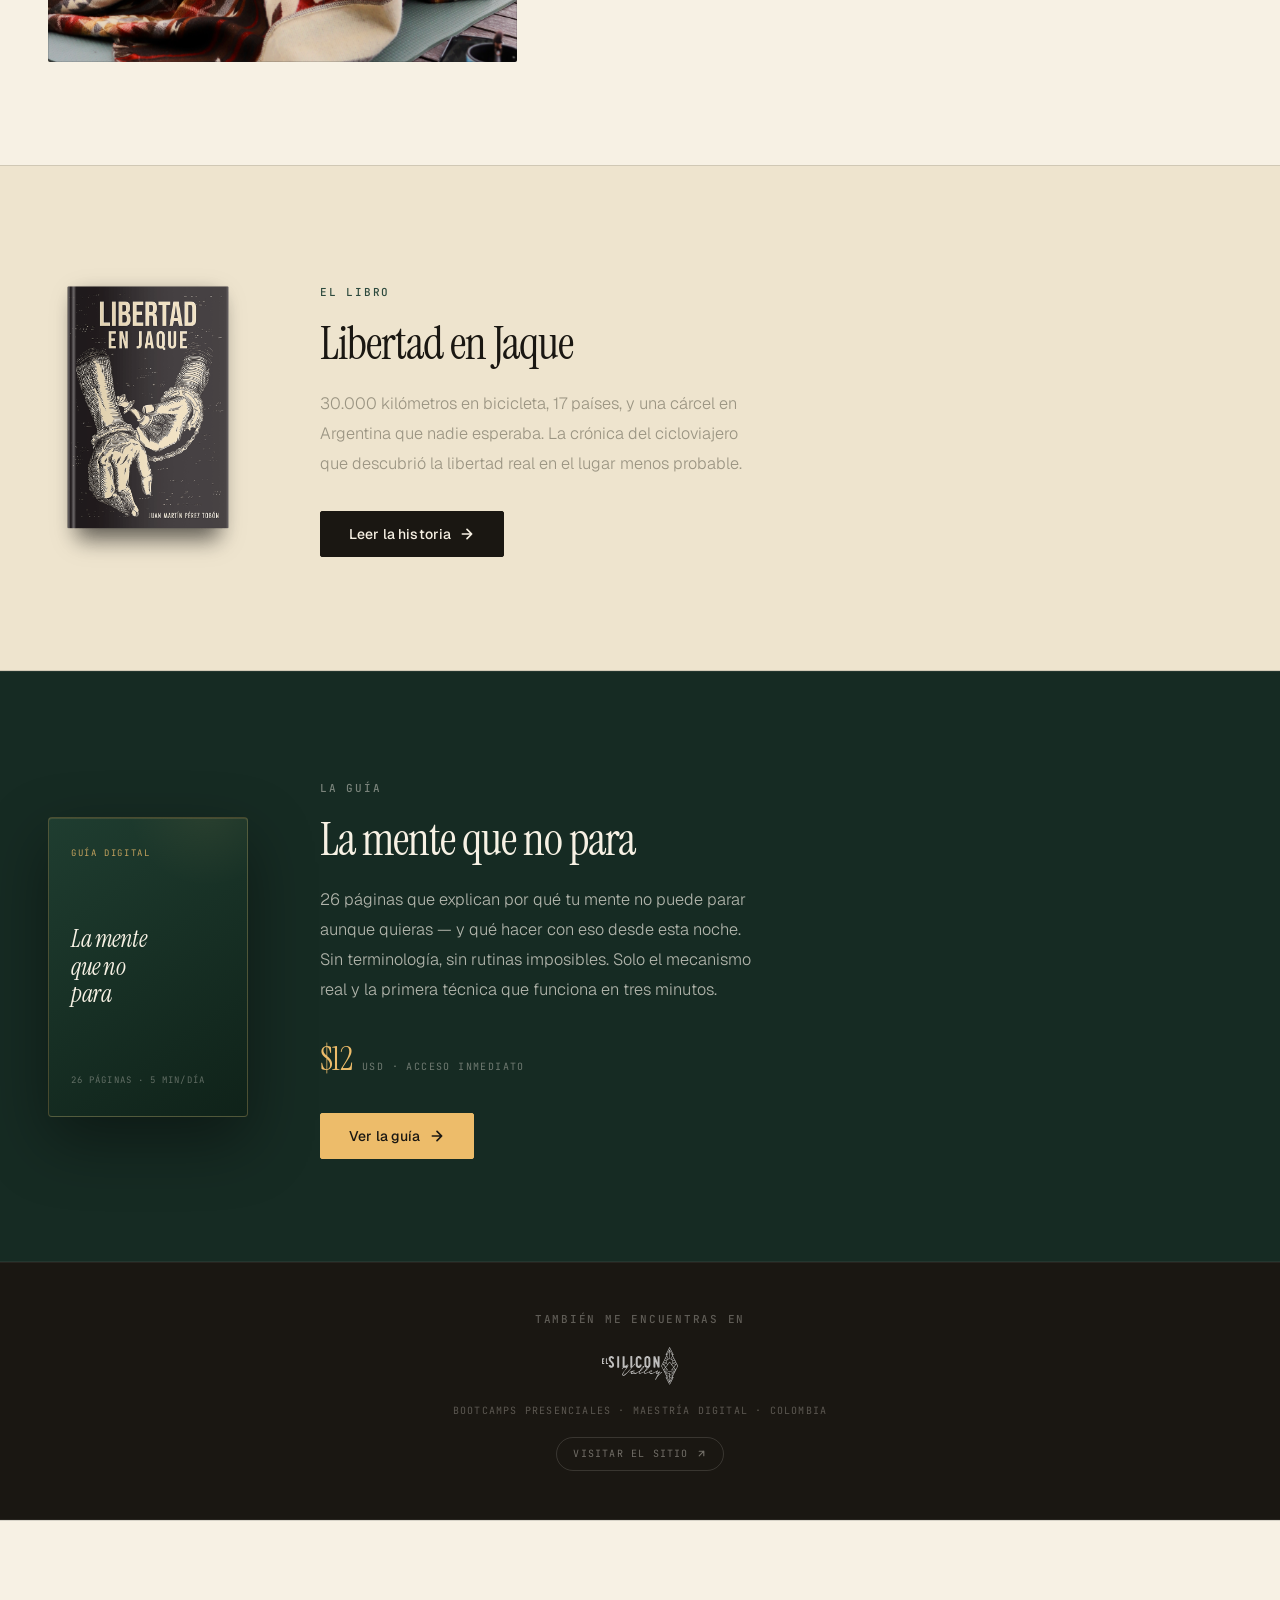
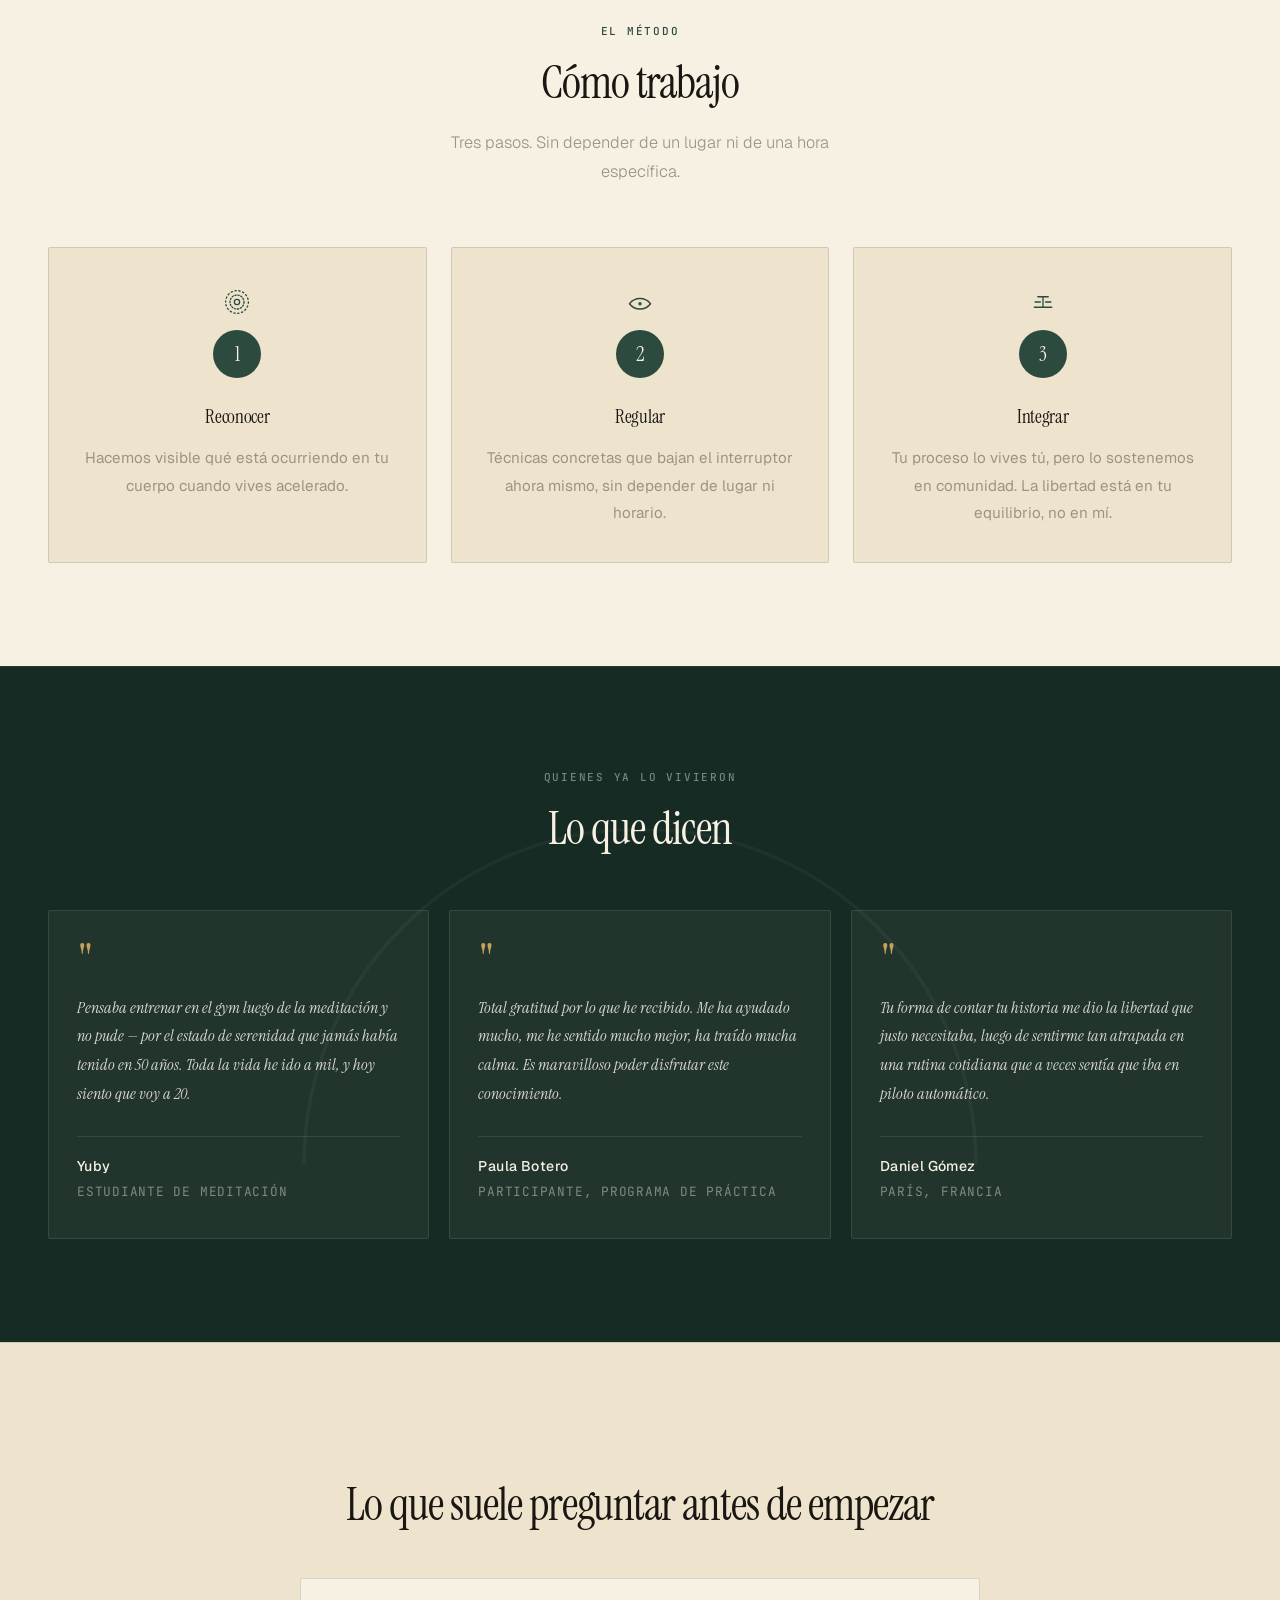
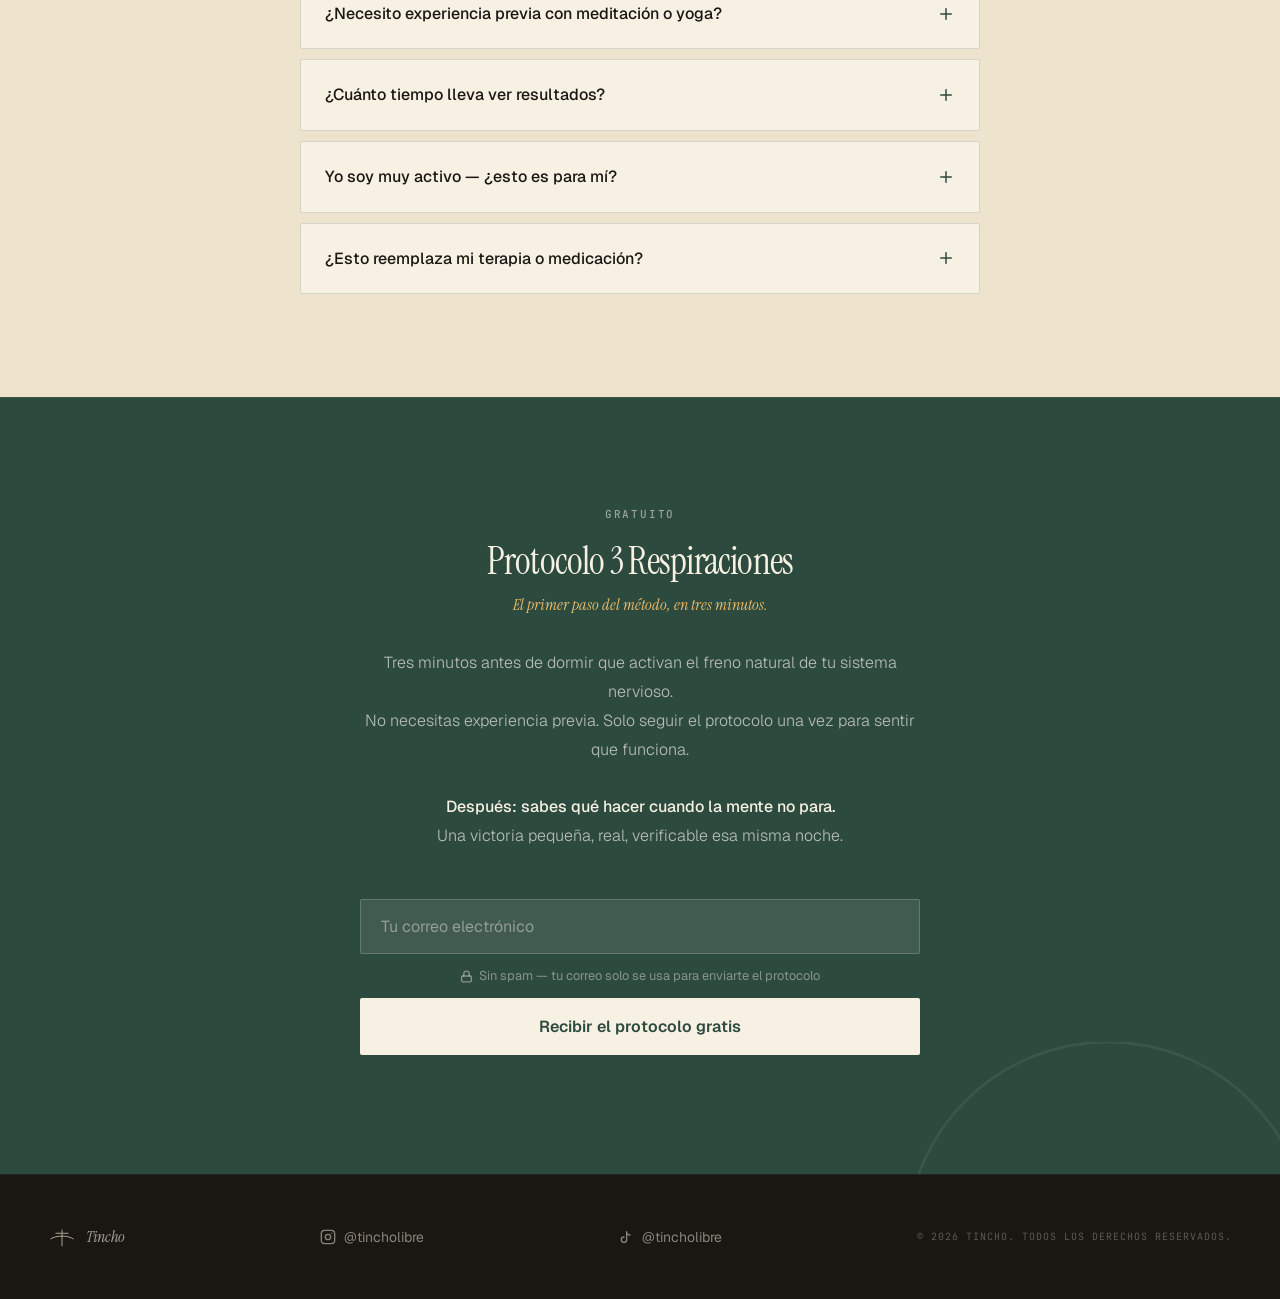
==== commit bdc28c3a: "refactor: sección Silicon Valley más sutil y compacta - Elimina las cards de detalle — queda como se" ====
--- a/web/index.html
+++ b/web/index.html
@@ -1118,76 +1118,60 @@
             background: var(--tinta);
             border-top: 1px solid rgba(244,239,230,0.06);
             border-bottom: 1px solid rgba(244,239,230,0.06);
+            padding: 48px;
         }
 
         .maestrias-inner {
             display: flex;
             flex-direction: column;
             align-items: center;
+            gap: 18px;
             text-align: center;
         }
 
         .maestrias .label {
+            color: rgba(244,239,230,0.32);
+            margin-bottom: 0;
+        }
+
+        .maestrias-logo img {
+            height: 38px;
+            width: auto;
+            opacity: 0.72;
+        }
+
+        .maestrias-context {
+            font-family: var(--font-mono);
+            font-size: 10px;
+            letter-spacing: 0.12em;
+            text-transform: uppercase;
+            color: rgba(244,239,230,0.3);
+        }
+
+        .maestrias-link {
+            display: inline-flex;
+            align-items: center;
+            gap: 7px;
+            font-family: var(--font-mono);
+            font-size: 10px;
+            letter-spacing: 0.12em;
+            text-transform: uppercase;
             color: rgba(244,239,230,0.4);
-            margin-bottom: 32px;
-        }
-
-        .maestrias-logo {
-            margin-bottom: 48px;
-        }
-
-        .maestrias-logo img {
-            height: 52px;
-            width: auto;
-            opacity: 0.92;
-        }
-
-        .maestrias-cards {
-            display: grid;
-            grid-template-columns: 1fr 1fr;
-            gap: 20px;
-            width: 100%;
-            max-width: 680px;
-            margin-bottom: 40px;
-        }
-
-        .maestrias-card {
-            background: rgba(244,239,230,0.05);
-            border: 1px solid rgba(244,239,230,0.1);
-            border-radius: var(--radius);
-            padding: 28px 24px;
-            text-align: left;
-        }
-
-        .maestrias-card-tag {
-            font-family: var(--font-mono);
-            font-size: 9px;
-            letter-spacing: 0.18em;
-            text-transform: uppercase;
-            color: var(--amanecer);
-            opacity: 0.75;
-            margin-bottom: 12px;
-            display: block;
-        }
-
-        .maestrias-card h3 {
-            font-family: var(--font-display);
-            font-size: 1.05rem;
-            font-weight: 400;
-            color: var(--papel);
-            letter-spacing: -0.015em;
-            margin-bottom: 10px;
-        }
-
-        .maestrias-card p {
-            font-size: 0.88rem;
-            color: rgba(244,239,230,0.55);
-            line-height: 1.75;
-        }
-
-        @media (max-width: 600px) {
-            .maestrias-cards { grid-template-columns: 1fr; max-width: 420px; }
-            .maestrias-logo img { height: 40px; }
+            border: 1px solid rgba(244,239,230,0.14);
+            padding: 8px 16px;
+            border-radius: var(--radius-pill);
+            transition: color 0.2s, border-color 0.2s;
+            text-decoration: none;
+        }
+
+        .maestrias-link:hover {
+            color: rgba(244,239,230,0.78);
+            border-color: rgba(244,239,230,0.32);
+        }
+
+        @media (max-width: 768px) {
+            .maestrias { padding: 40px 24px; }
+            .maestrias-logo img { height: 32px; }
         }
 
         /* ─── GUÍA DIGITAL ───────────────────────────── */
@@ -1700,7 +1684,7 @@
 <!-- ═══════════════════════════════════════════════
      MAESTRÍAS — EL SILICON VALLEY
 ════════════════════════════════════════════════ -->
-<section class="section maestrias" id="maestrias" aria-labelledby="maestrias-title">
+<section class="maestrias" id="maestrias" aria-label="El Silicon Valley de LATAM">
     <div class="section-inner maestrias-inner">
 
         <span class="label reveal">También me encuentras en</span>
@@ -1712,33 +1696,21 @@
             >
         </div>
 
-        <div class="maestrias-cards reveal" data-delay="2">
-
-            <div class="maestrias-card">
-                <span class="maestrias-card-tag">Presencial · Colombia</span>
-                <h3>Bootcamps</h3>
-                <p>4 días de inmersión en negocios digitales de alta intensidad. Yo hago las mañanas: yoga y meditación para la mente del emprendedor.</p>
-            </div>
-
-            <div class="maestrias-card">
-                <span class="maestrias-card-tag">Programa Digital</span>
-                <h3>La Maestría</h3>
-                <p>Formación semestral en IA, marketing, ventas y mentalidad. Soy mentor del pilar Mentalidad y Abundancia.</p>
-            </div>
-
-        </div>
+        <p class="maestrias-context reveal" data-delay="2">
+            Bootcamps presenciales · Maestría Digital · Colombia
+        </p>
 
         <a
-            href="https://elsiliconvalley.co/la-maestria-silicon-valley/"
-            class="bk-btn bk-btn-secondary reveal"
+            href="https://elsiliconvalley.co"
+            class="maestrias-link reveal"
             data-delay="3"
             target="_blank"
             rel="noopener noreferrer"
-            aria-label="Conocer el programa El Silicon Valley"
+            aria-label="Visitar El Silicon Valley"
         >
-            Conocer el programa
-            <svg width="16" height="16" viewBox="0 0 24 24" fill="none" stroke="currentColor" stroke-width="2.5" stroke-linecap="round" stroke-linejoin="round" aria-hidden="true">
-                <path d="M5 12h14M12 5l7 7-7 7"/>
+            Visitar el sitio
+            <svg width="11" height="11" viewBox="0 0 24 24" fill="none" stroke="currentColor" stroke-width="2.5" stroke-linecap="round" stroke-linejoin="round" aria-hidden="true">
+                <path d="M7 17L17 7M7 7h10v10"/>
             </svg>
         </a>
 
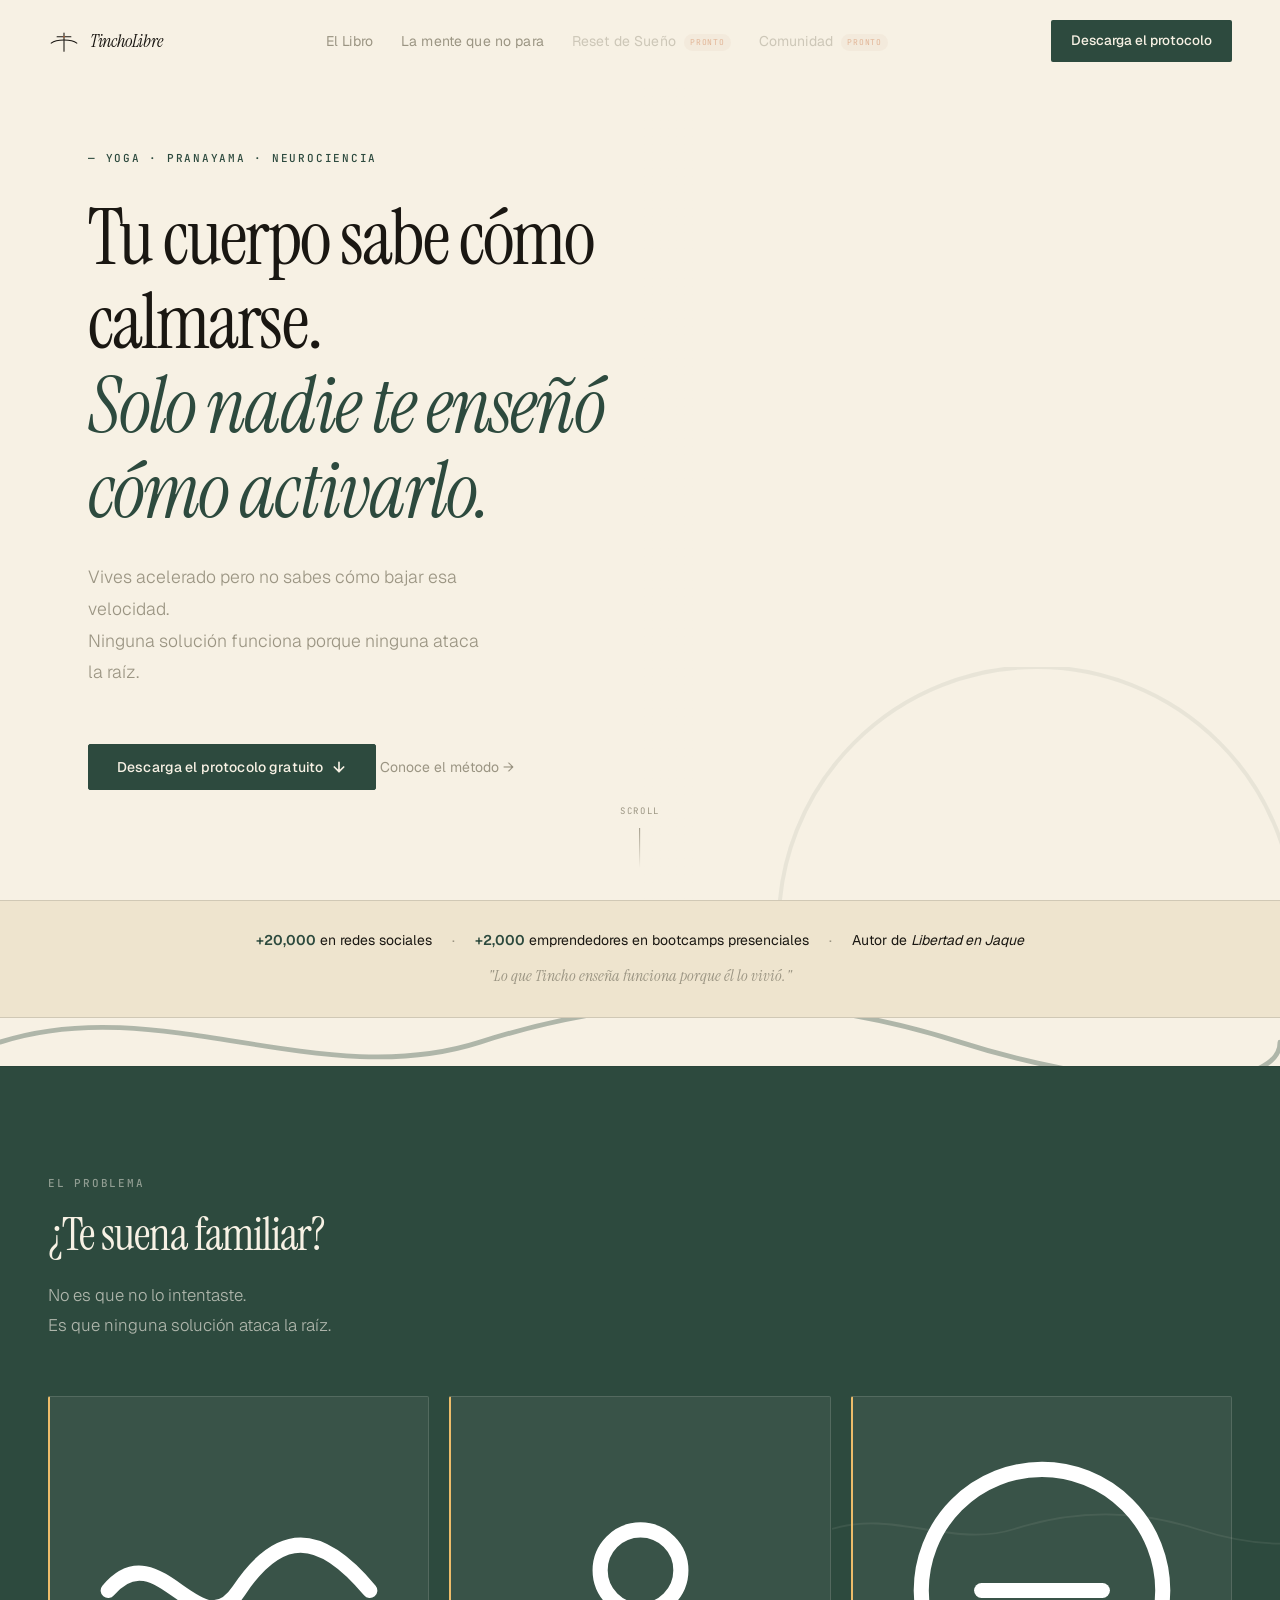
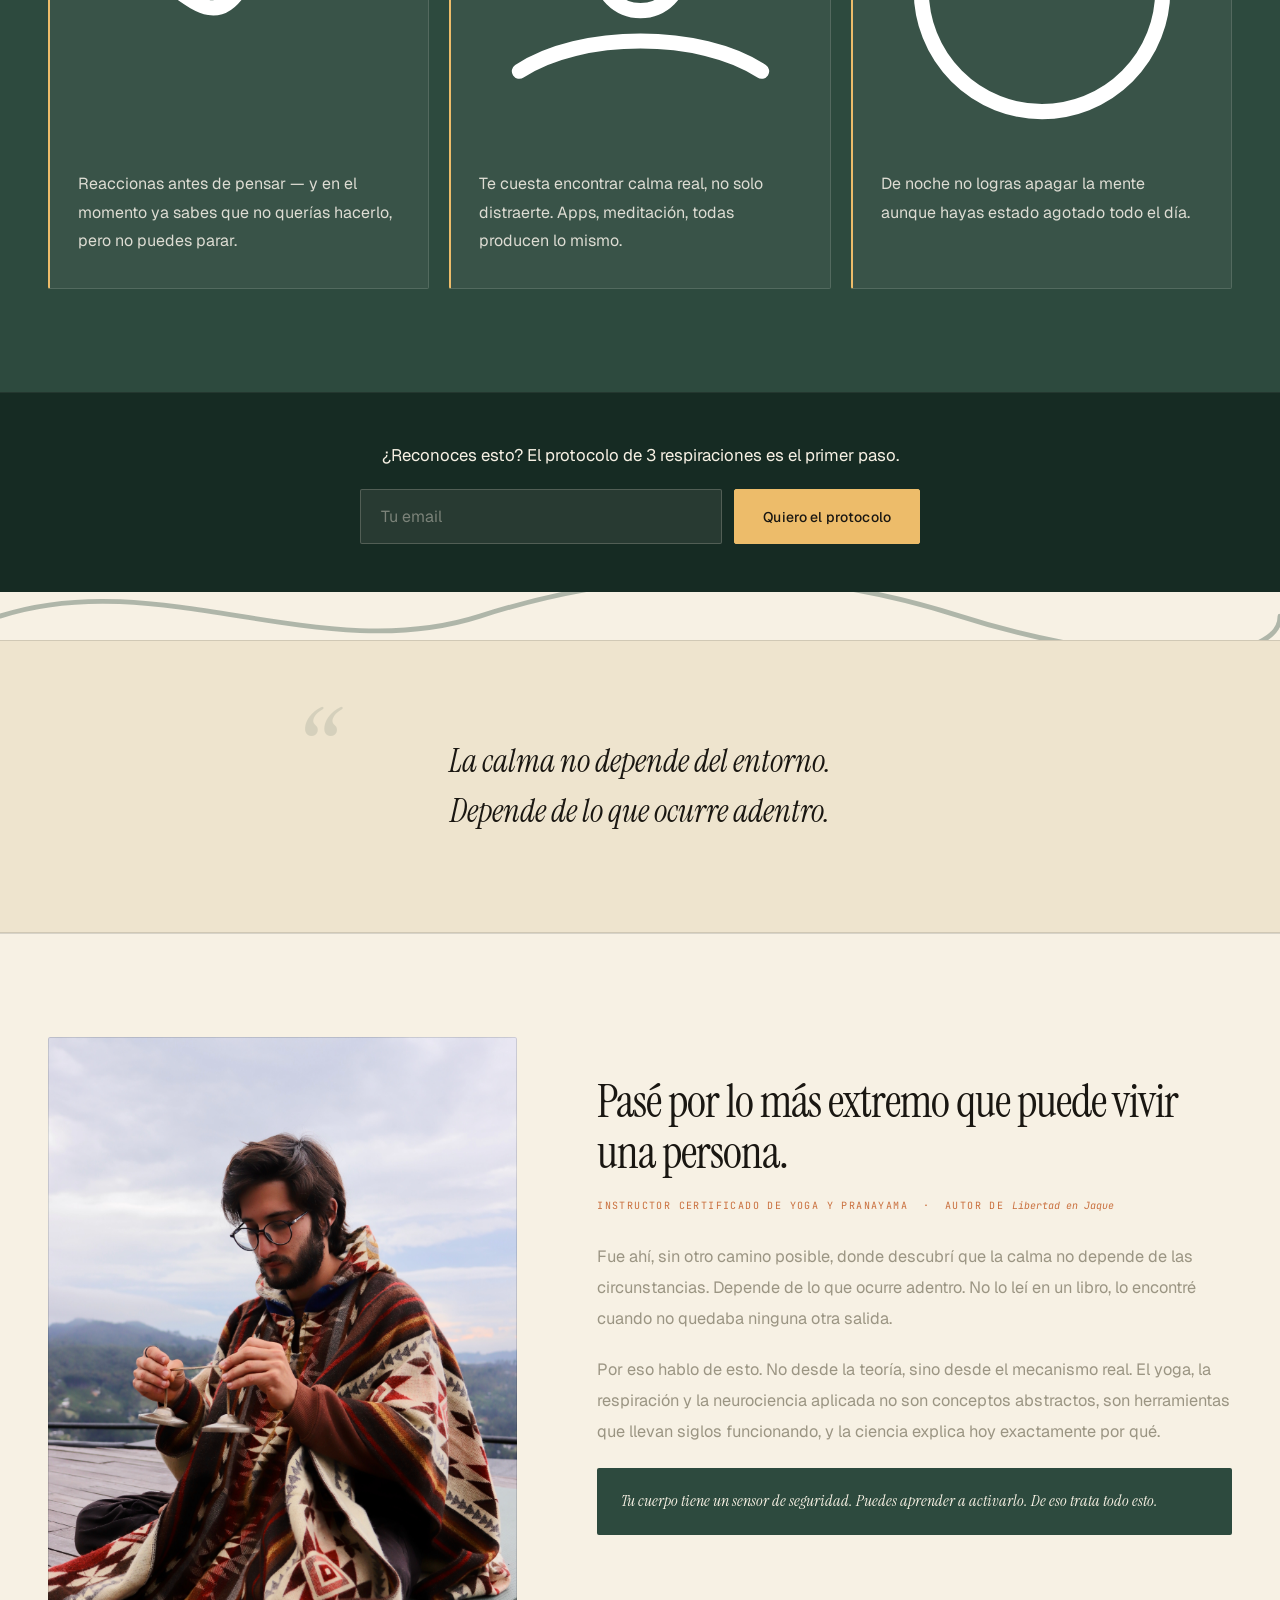
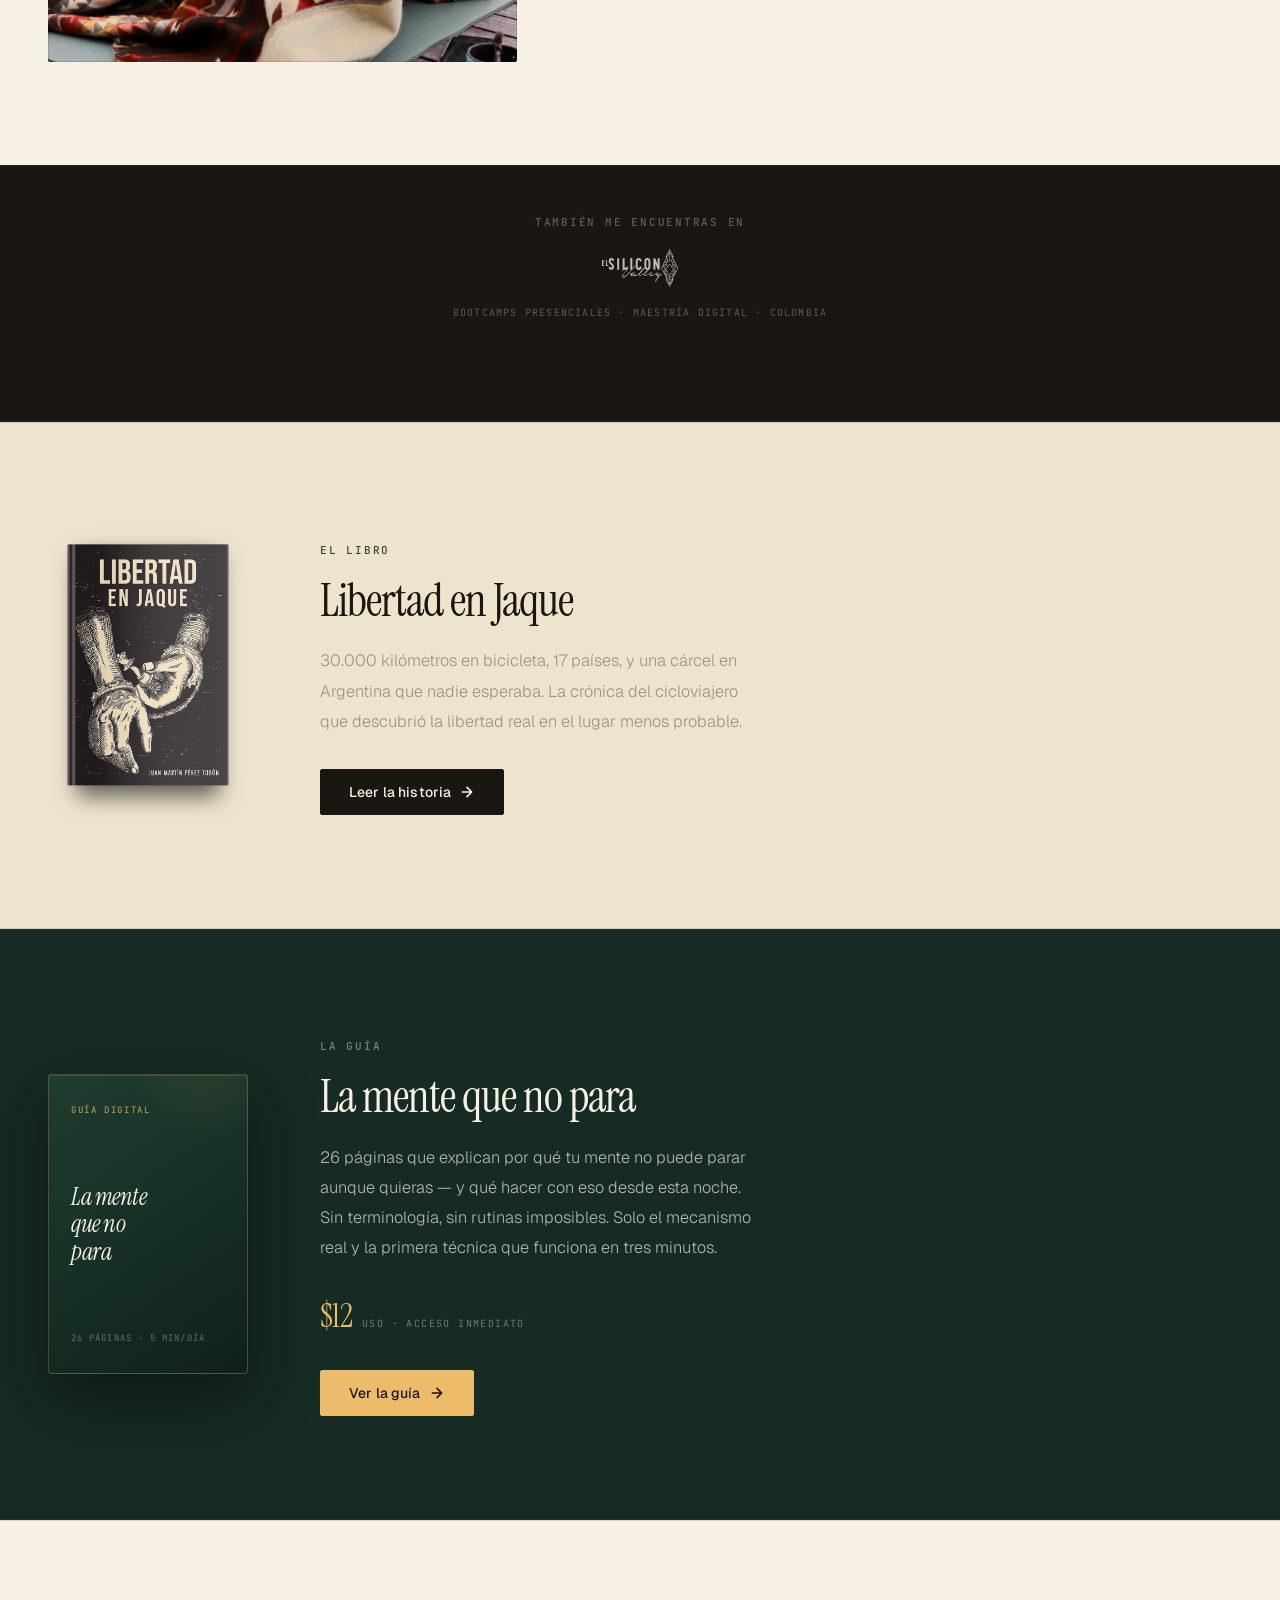
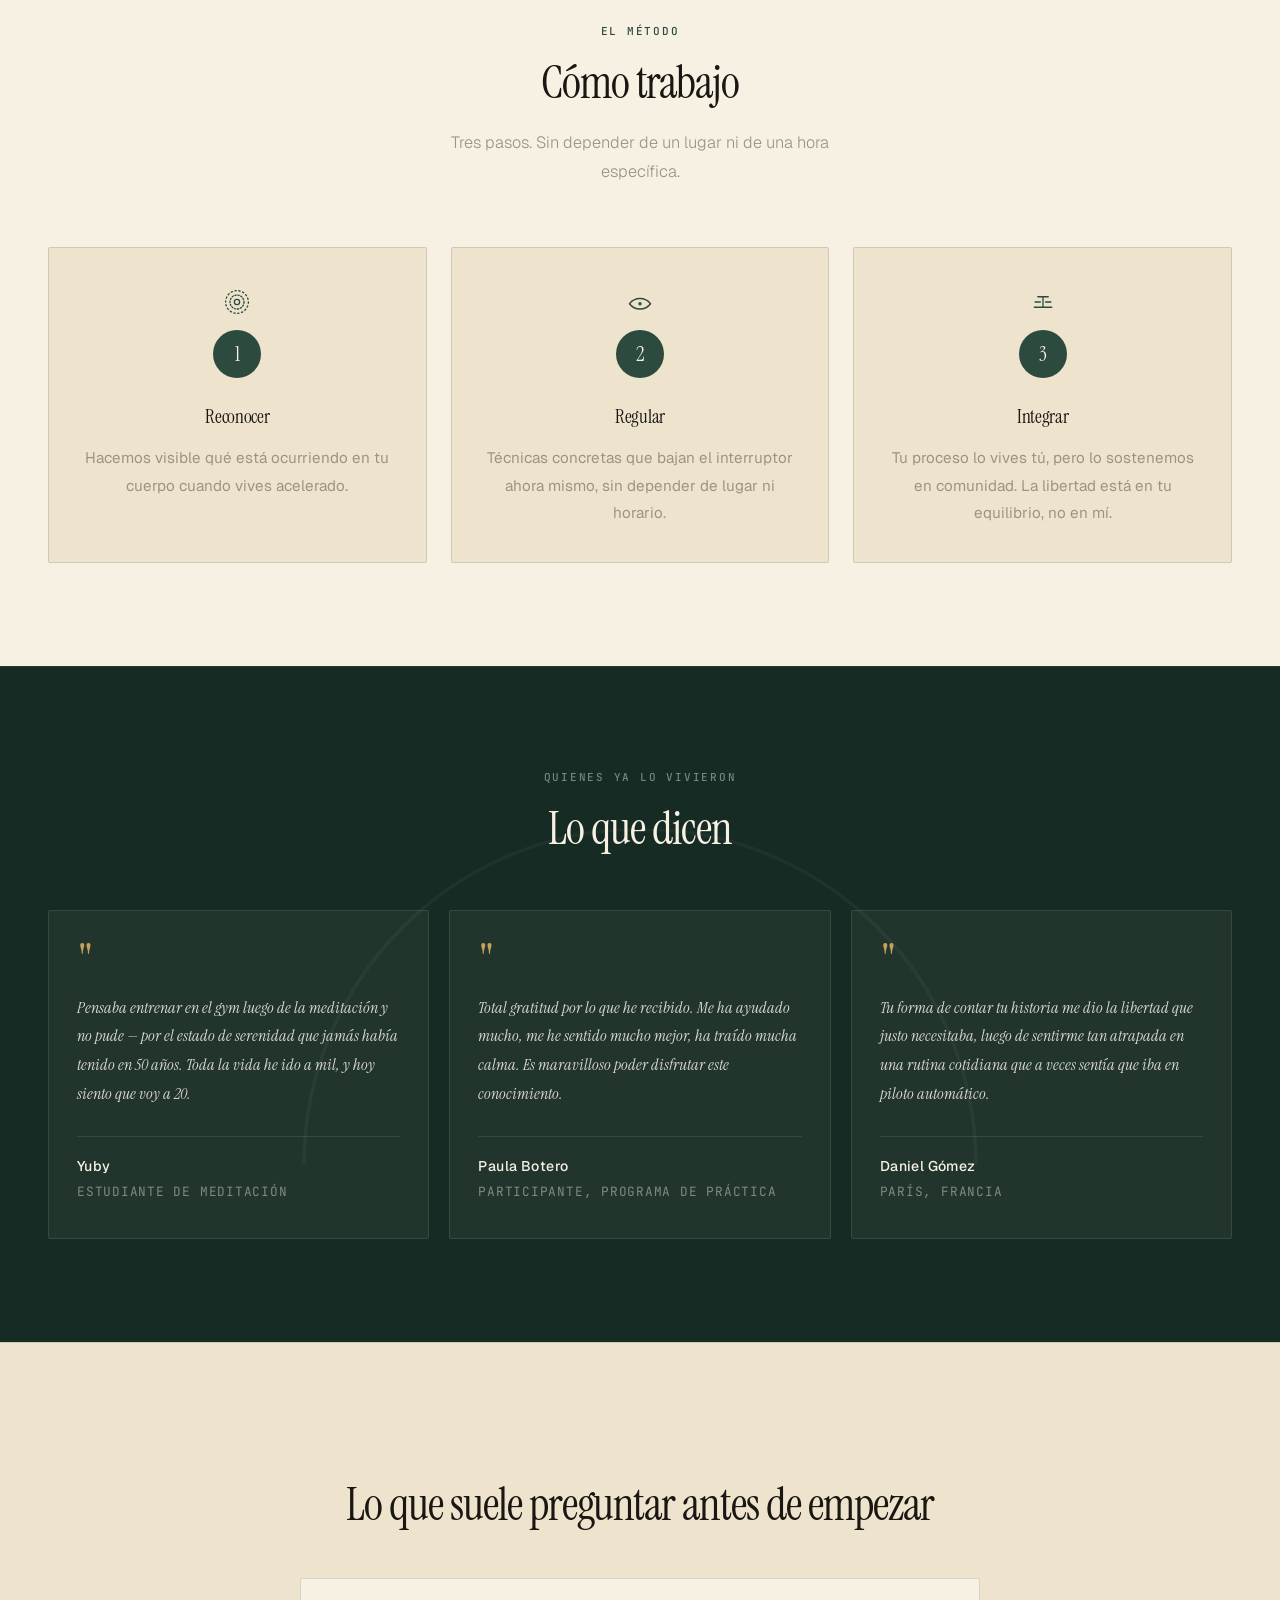
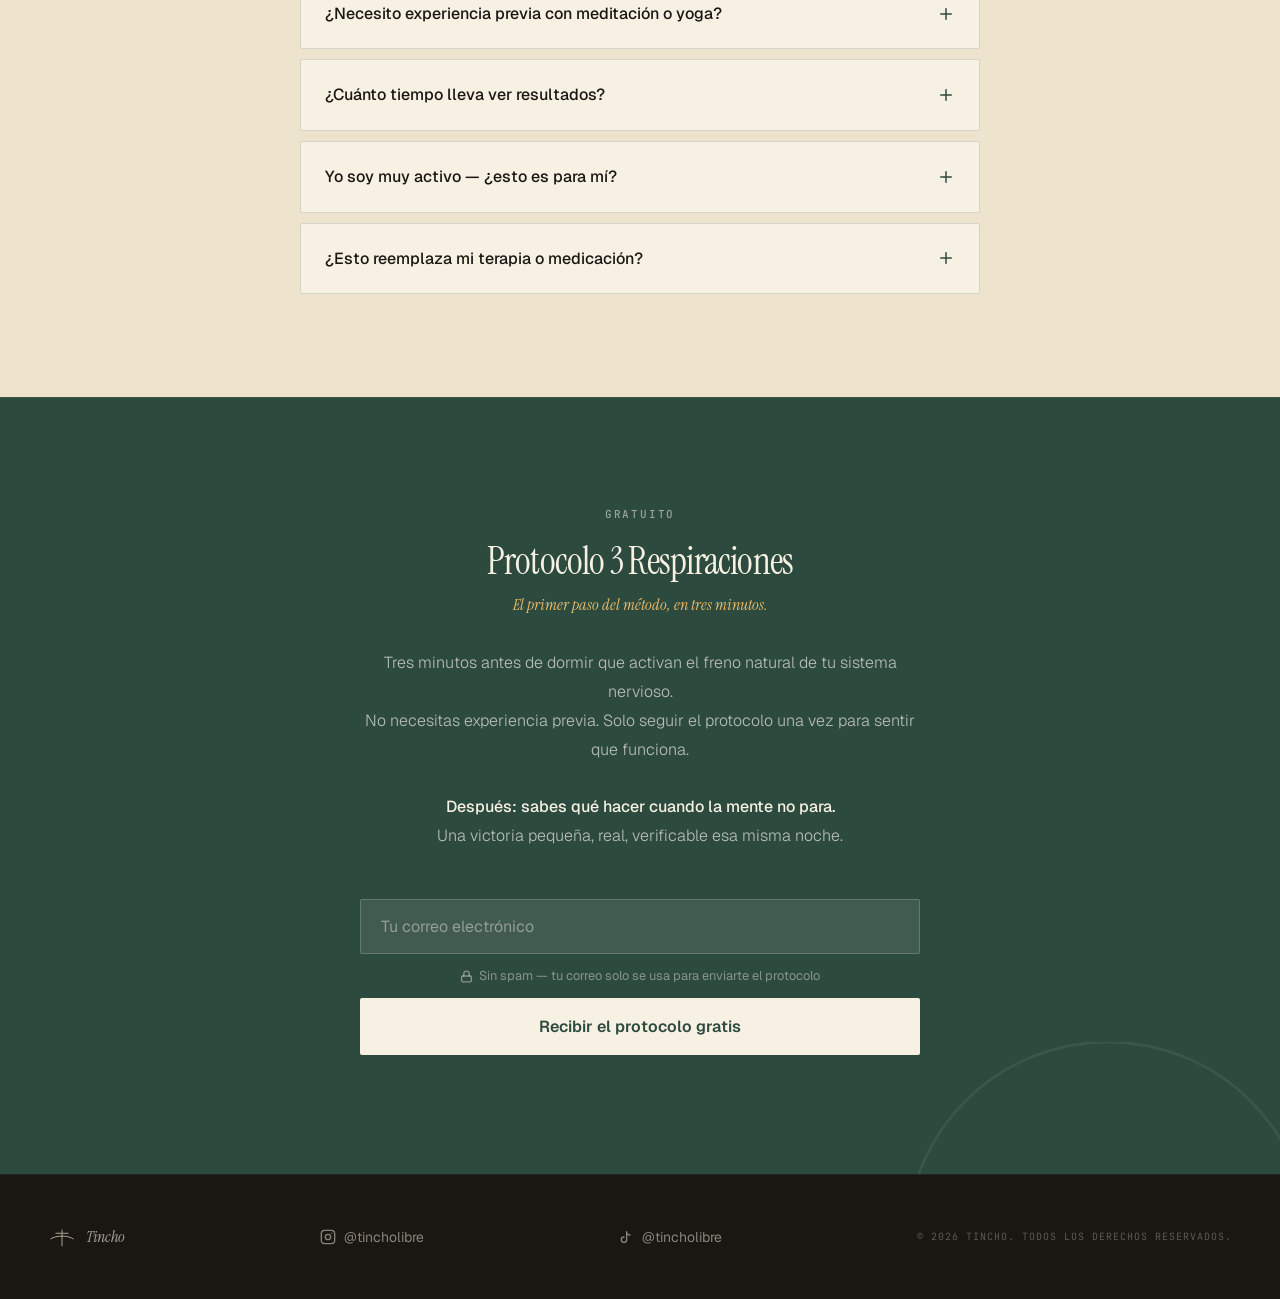
==== commit 8df94515: "refactor: mueve sección Silicon Valley a después de Mi camino Co-Authored-By: Claude Sonnet 4.6 <nor" ====
--- a/web/index.html
+++ b/web/index.html
@@ -1612,6 +1612,43 @@
 
 
 <!-- ═══════════════════════════════════════════════
+     MAESTRÍAS — EL SILICON VALLEY
+════════════════════════════════════════════════ -->
+<section class="maestrias" id="maestrias" aria-label="El Silicon Valley de LATAM">
+    <div class="section-inner maestrias-inner">
+
+        <span class="label reveal">También me encuentras en</span>
+
+        <div class="maestrias-logo reveal" data-delay="1">
+            <img
+                src="Brandkit ASSETS/assets/partners/esv-logo.svg"
+                alt="El Silicon Valley de LATAM"
+            >
+        </div>
+
+        <p class="maestrias-context reveal" data-delay="2">
+            Bootcamps presenciales · Maestría Digital · Colombia
+        </p>
+
+        <a
+            href="https://elsiliconvalley.co"
+            class="maestrias-link reveal"
+            data-delay="3"
+            target="_blank"
+            rel="noopener noreferrer"
+            aria-label="Visitar El Silicon Valley"
+        >
+            Visitar el sitio
+            <svg width="11" height="11" viewBox="0 0 24 24" fill="none" stroke="currentColor" stroke-width="2.5" stroke-linecap="round" stroke-linejoin="round" aria-hidden="true">
+                <path d="M7 17L17 7M7 7h10v10"/>
+            </svg>
+        </a>
+
+    </div>
+</section>
+
+
+<!-- ═══════════════════════════════════════════════
      LIBRO — LIBERTAD EN JAQUE
 ════════════════════════════════════════════════ -->
 <section class="section libro" id="libro" aria-labelledby="libro-title">
@@ -1676,43 +1713,6 @@
                 </svg>
             </a>
         </div>
-
-    </div>
-</section>
-
-
-<!-- ═══════════════════════════════════════════════
-     MAESTRÍAS — EL SILICON VALLEY
-════════════════════════════════════════════════ -->
-<section class="maestrias" id="maestrias" aria-label="El Silicon Valley de LATAM">
-    <div class="section-inner maestrias-inner">
-
-        <span class="label reveal">También me encuentras en</span>
-
-        <div class="maestrias-logo reveal" data-delay="1">
-            <img
-                src="Brandkit ASSETS/assets/partners/esv-logo.svg"
-                alt="El Silicon Valley de LATAM"
-            >
-        </div>
-
-        <p class="maestrias-context reveal" data-delay="2">
-            Bootcamps presenciales · Maestría Digital · Colombia
-        </p>
-
-        <a
-            href="https://elsiliconvalley.co"
-            class="maestrias-link reveal"
-            data-delay="3"
-            target="_blank"
-            rel="noopener noreferrer"
-            aria-label="Visitar El Silicon Valley"
-        >
-            Visitar el sitio
-            <svg width="11" height="11" viewBox="0 0 24 24" fill="none" stroke="currentColor" stroke-width="2.5" stroke-linecap="round" stroke-linejoin="round" aria-hidden="true">
-                <path d="M7 17L17 7M7 7h10v10"/>
-            </svg>
-        </a>
 
     </div>
 </section>
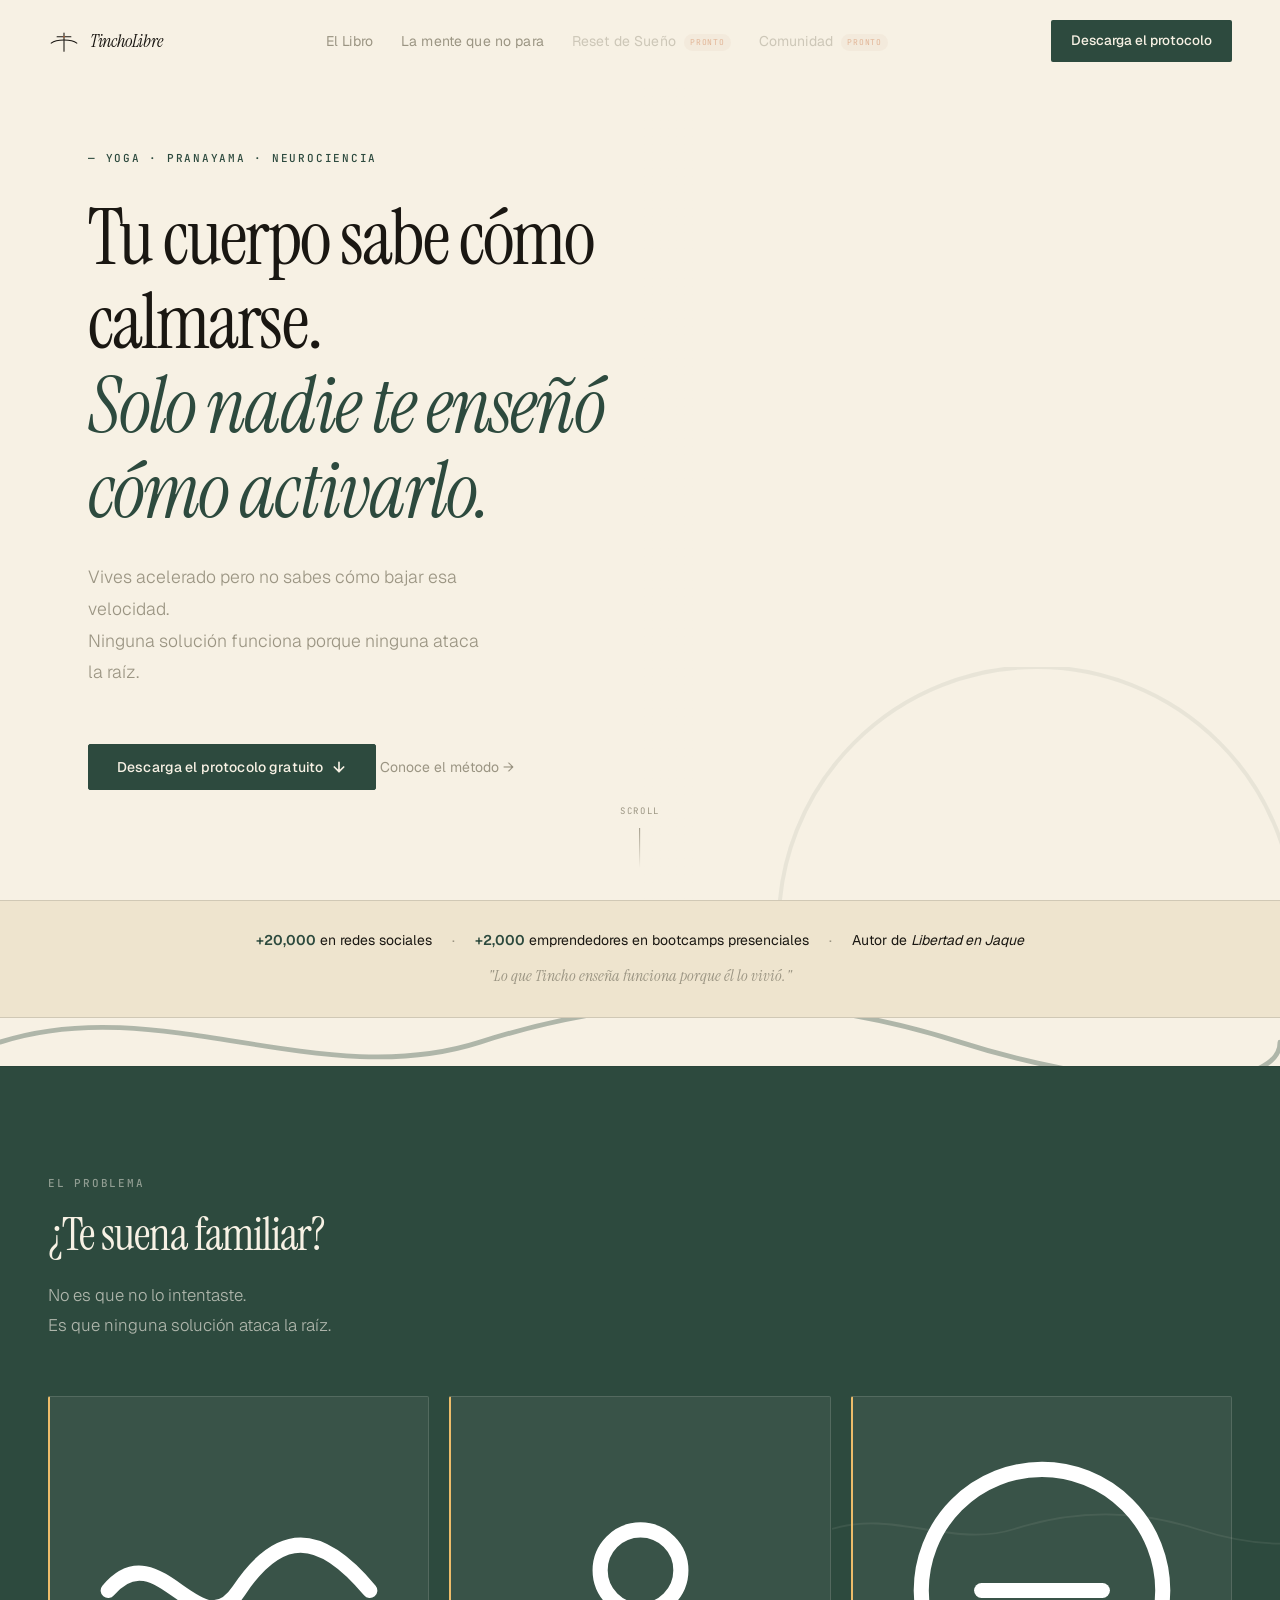
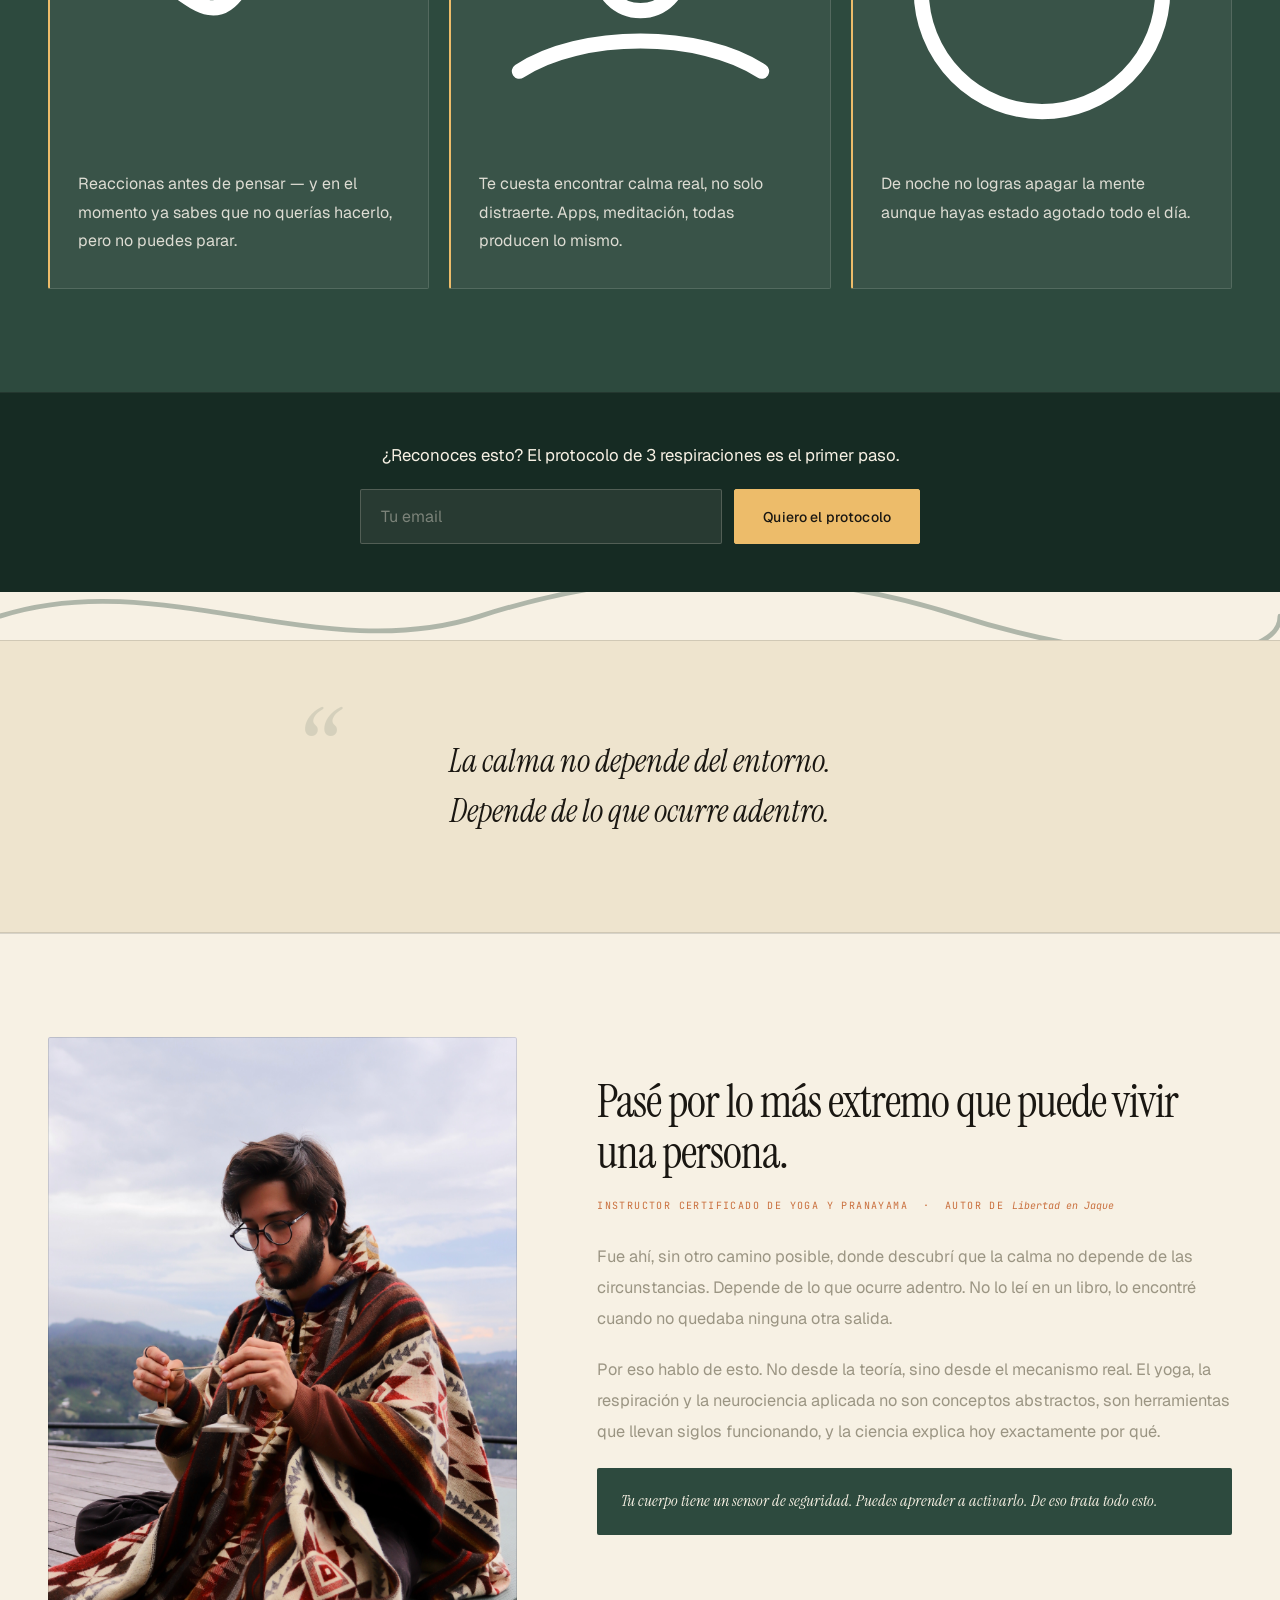
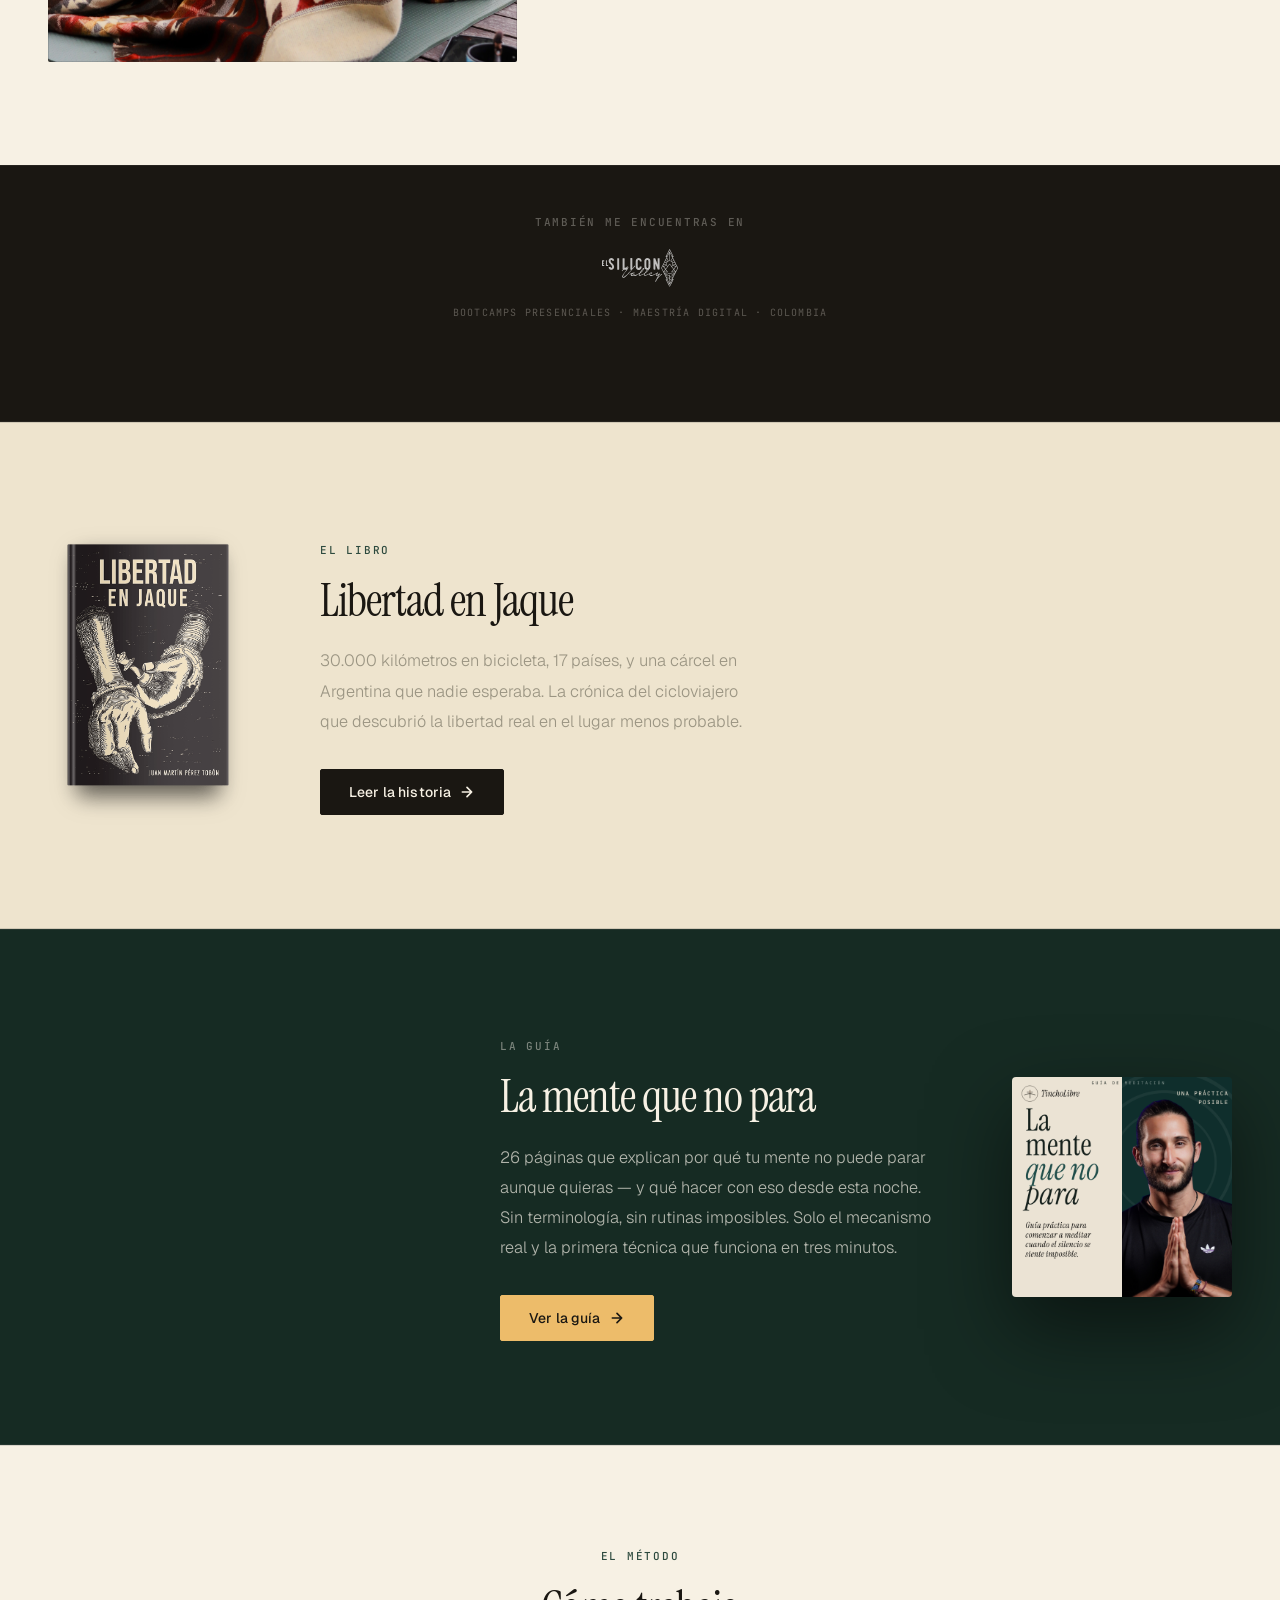
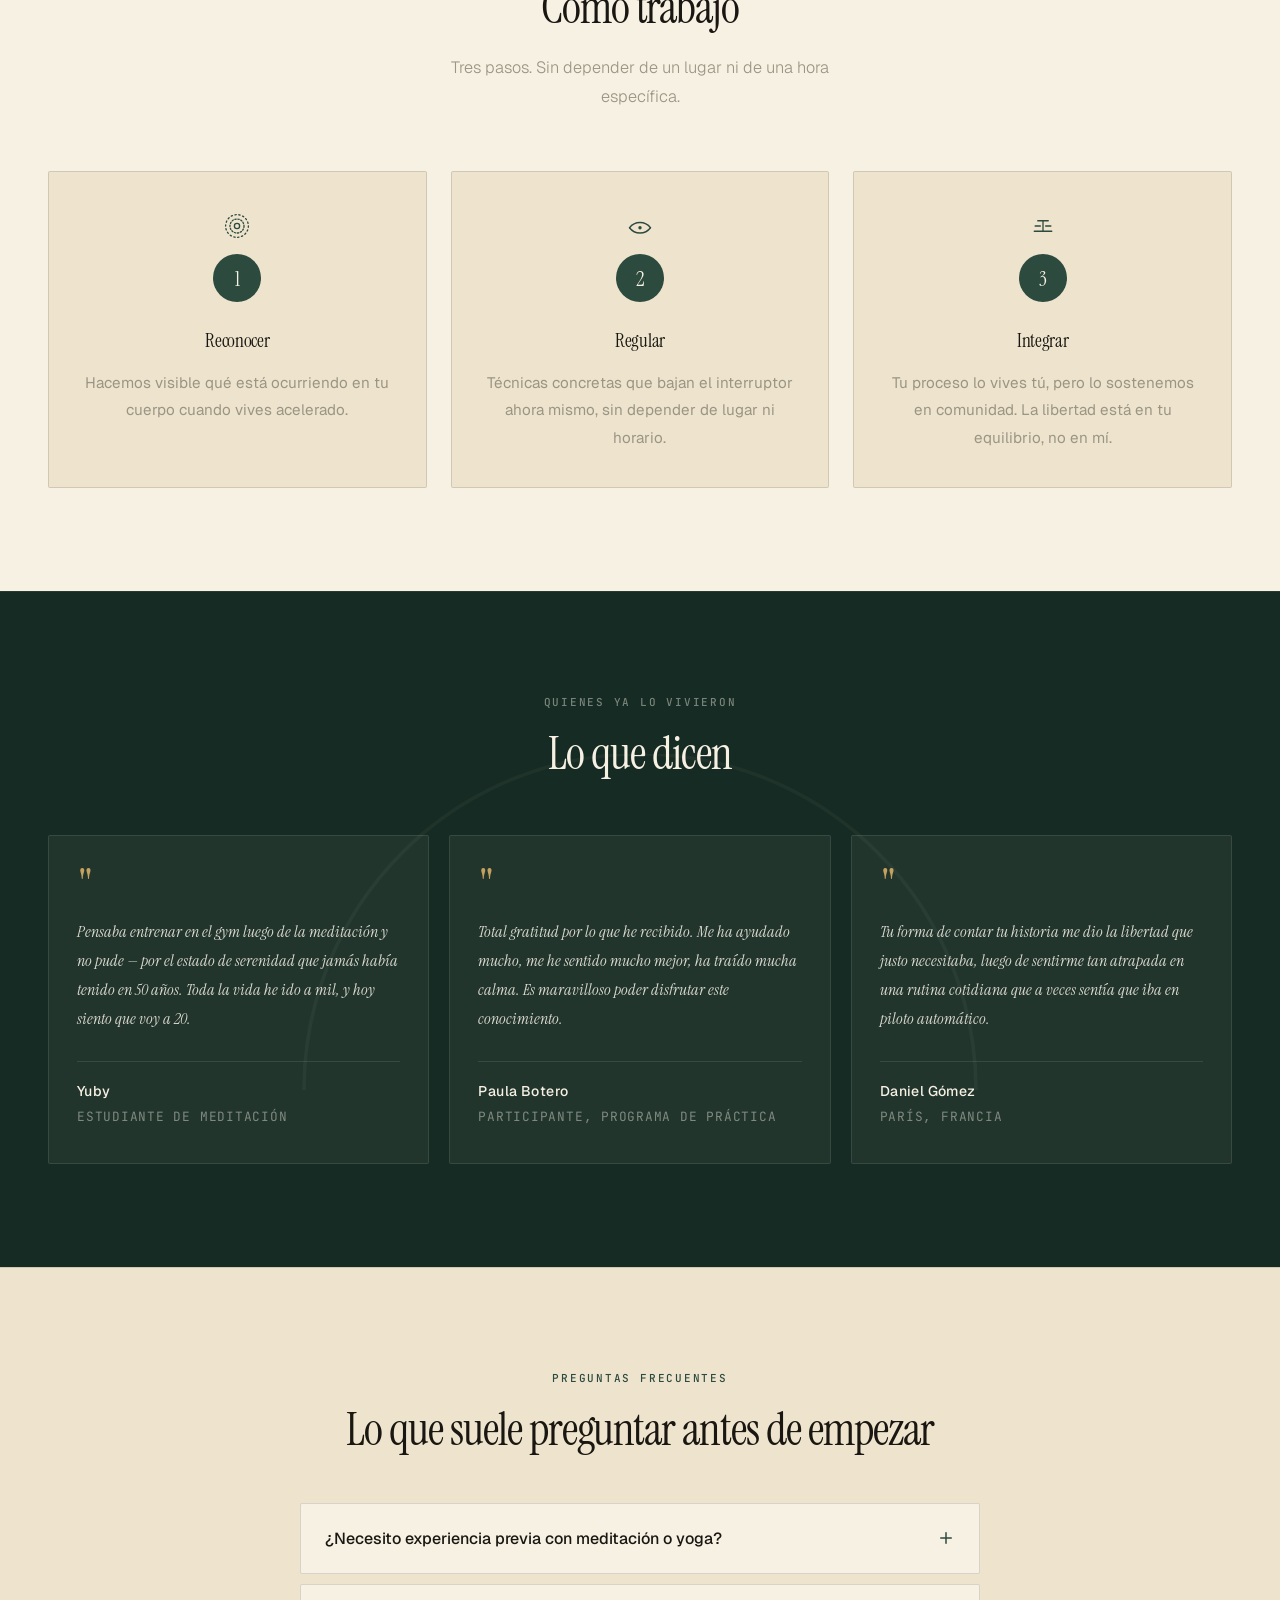
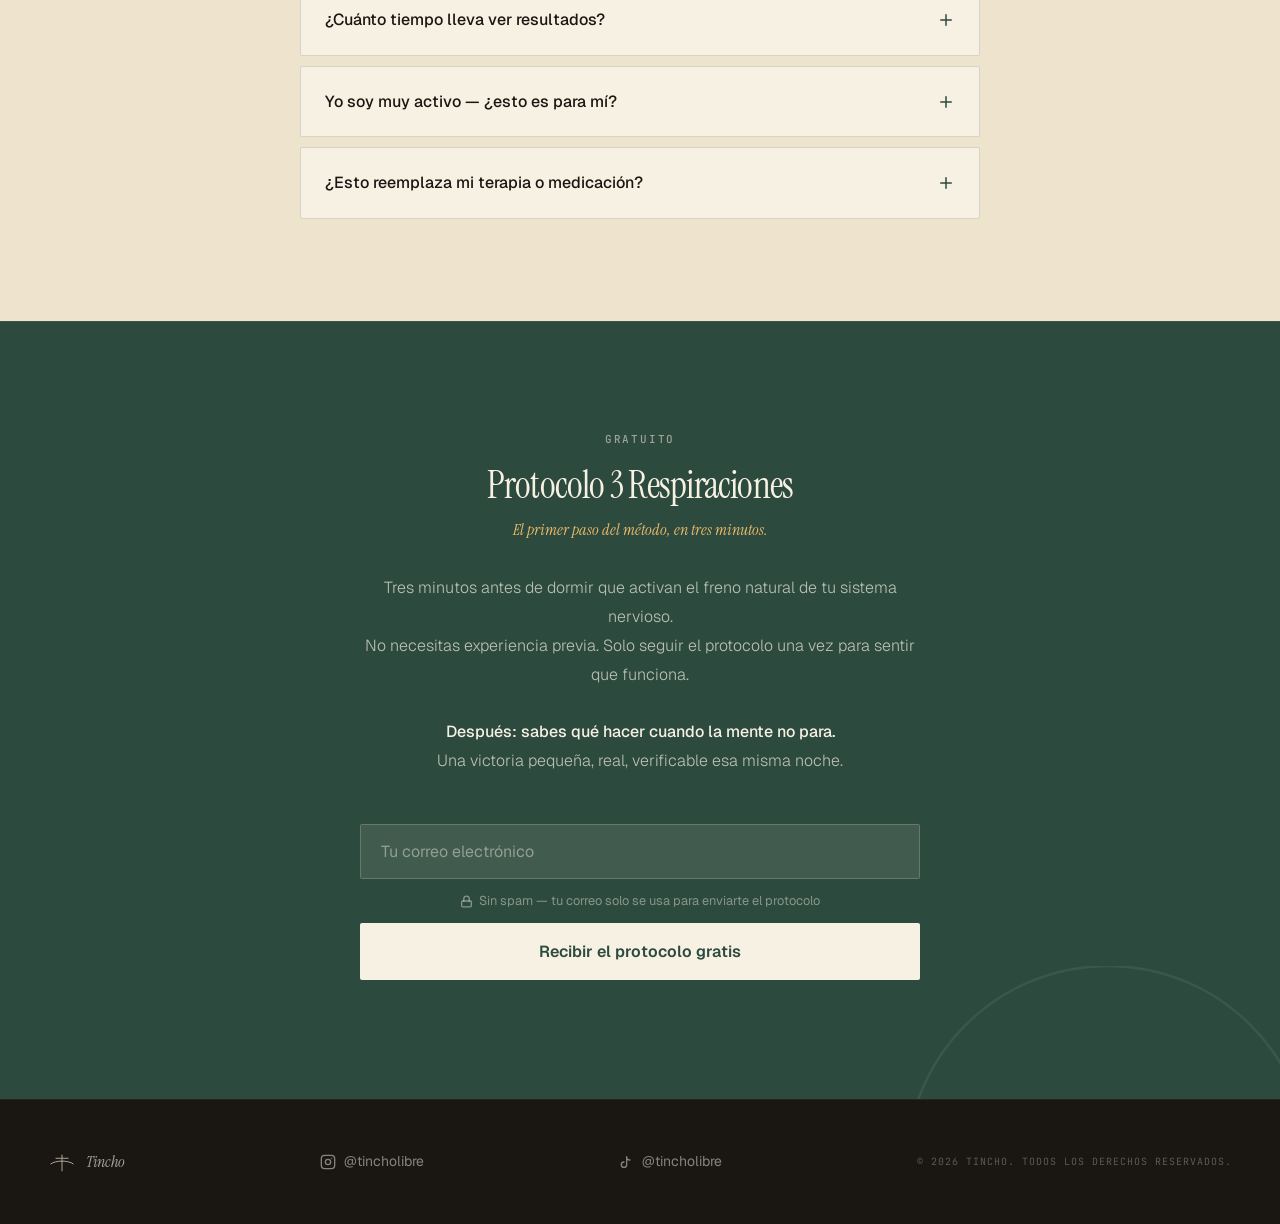
==== commit 134206bb: "feat: guía con portada real, layout invertido, sin precio - Reemplaza mockup CSS por imagen real "la" ====
--- a/web/index.html
+++ b/web/index.html
@@ -1185,60 +1185,18 @@
             display: flex;
             align-items: center;
             gap: 72px;
-        }
-
-        .guia-mockup {
+            flex-direction: row-reverse;
+        }
+
+        .guia-img-wrap {
             flex-shrink: 0;
-            width: min(200px, 36vw);
-            aspect-ratio: 2 / 3;
-            background: linear-gradient(145deg, #1F3D30 0%, #0F2219 100%);
-            border: 1px solid rgba(237,188,106,0.25);
+            width: min(220px, 36vw);
+        }
+
+        .guia-img-wrap img {
+            width: 100%;
             border-radius: 4px;
-            padding: 28px 22px;
-            display: flex;
-            flex-direction: column;
-            justify-content: space-between;
-            box-shadow: 0 24px 64px rgba(0,0,0,0.4), inset 0 1px 0 rgba(237,188,106,0.15);
-            position: relative;
-            overflow: hidden;
-        }
-
-        .guia-mockup::after {
-            content: '';
-            position: absolute;
-            top: -30%;
-            right: -20%;
-            width: 80%;
-            aspect-ratio: 1;
-            border-radius: 50%;
-            background: radial-gradient(circle, rgba(237,188,106,0.07) 0%, transparent 70%);
-            pointer-events: none;
-        }
-
-        .guia-mockup-label {
-            font-family: var(--font-mono);
-            font-size: 9px;
-            letter-spacing: 0.18em;
-            text-transform: uppercase;
-            color: var(--amanecer);
-            opacity: 0.8;
-        }
-
-        .guia-mockup-title {
-            font-family: var(--font-display);
-            font-size: clamp(18px, 2.4vw, 24px);
-            line-height: 1.15;
-            letter-spacing: -0.02em;
-            color: var(--papel);
-            font-style: italic;
-        }
-
-        .guia-mockup-pages {
-            font-family: var(--font-mono);
-            font-size: 9px;
-            letter-spacing: 0.12em;
-            text-transform: uppercase;
-            color: rgba(244,239,230,0.35);
+            box-shadow: 0 32px 80px rgba(0,0,0,0.5);
         }
 
         .guia .label { color: rgba(244,239,230,0.45); }
@@ -1250,30 +1208,7 @@
             line-height: 1.85;
             font-weight: 300;
             max-width: 440px;
-            margin-bottom: 28px;
-        }
-
-        .guia-price {
-            display: flex;
-            align-items: baseline;
-            gap: 10px;
-            margin-bottom: 28px;
-        }
-
-        .guia-price-num {
-            font-family: var(--font-display);
-            font-size: 2rem;
-            font-weight: 400;
-            color: var(--amanecer);
-            letter-spacing: -0.02em;
-        }
-
-        .guia-price-desc {
-            font-family: var(--font-mono);
-            font-size: 10px;
-            letter-spacing: 0.14em;
-            text-transform: uppercase;
-            color: rgba(244,239,230,0.4);
+            margin-bottom: 32px;
         }
 
         @media (max-width: 768px) {
@@ -1321,7 +1256,7 @@
             .libro-inner     { flex-direction: column; gap: 32px; }
             .libro-img-wrap  { width: min(180px, 52vw); }
             .guia-inner      { flex-direction: column; gap: 32px; }
-            .guia-mockup     { width: min(160px, 48vw); }
+            .guia-img-wrap   { width: min(180px, 52vw); }
         }
 
         @media (max-width: 480px) {
@@ -1688,10 +1623,11 @@
 <section class="section guia" id="guia" aria-labelledby="guia-title">
     <div class="section-inner guia-inner">
 
-        <div class="guia-mockup reveal" aria-hidden="true">
-            <span class="guia-mockup-label">Guía Digital</span>
-            <div class="guia-mockup-title">La mente<br>que no<br>para</div>
-            <span class="guia-mockup-pages">26 páginas · 5 min/día</span>
+        <div class="guia-img-wrap reveal">
+            <img
+                src="Documentos Pagina web/la mente que no para PORTADA HOTMART.png"
+                alt="La mente que no para — guía digital"
+            >
         </div>
 
         <div class="reveal" data-delay="1">
@@ -1702,10 +1638,6 @@
                 y qué hacer con eso desde esta noche. Sin terminología, sin rutinas imposibles.
                 Solo el mecanismo real y la primera técnica que funciona en tres minutos.
             </p>
-            <div class="guia-price reveal" data-delay="2">
-                <span class="guia-price-num">$12</span>
-                <span class="guia-price-desc">USD · Acceso inmediato</span>
-            </div>
             <a href="la-mente-que-no-para.html" class="bk-btn bk-btn-amanecer" aria-label="Ver la guía La mente que no para">
                 Ver la guía
                 <svg width="16" height="16" viewBox="0 0 24 24" fill="none" stroke="currentColor" stroke-width="2.5" stroke-linecap="round" stroke-linejoin="round" aria-hidden="true">
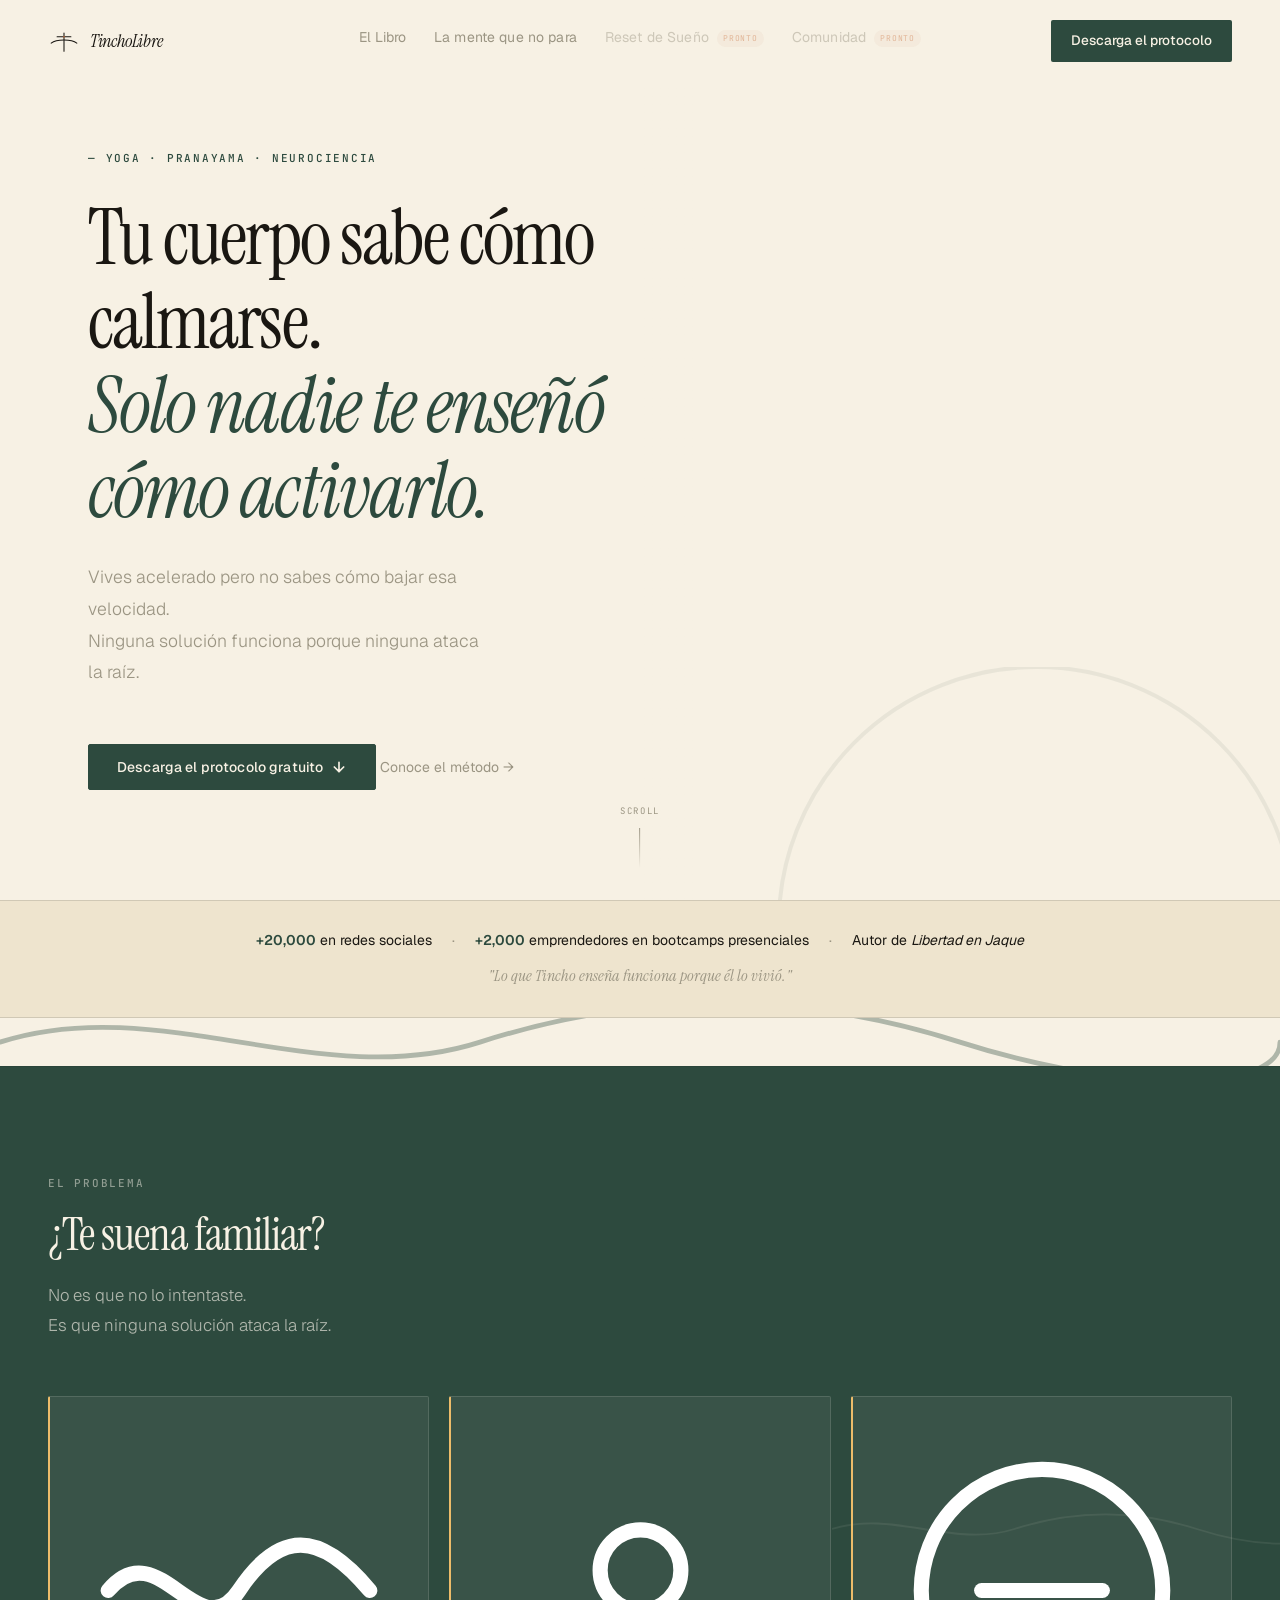
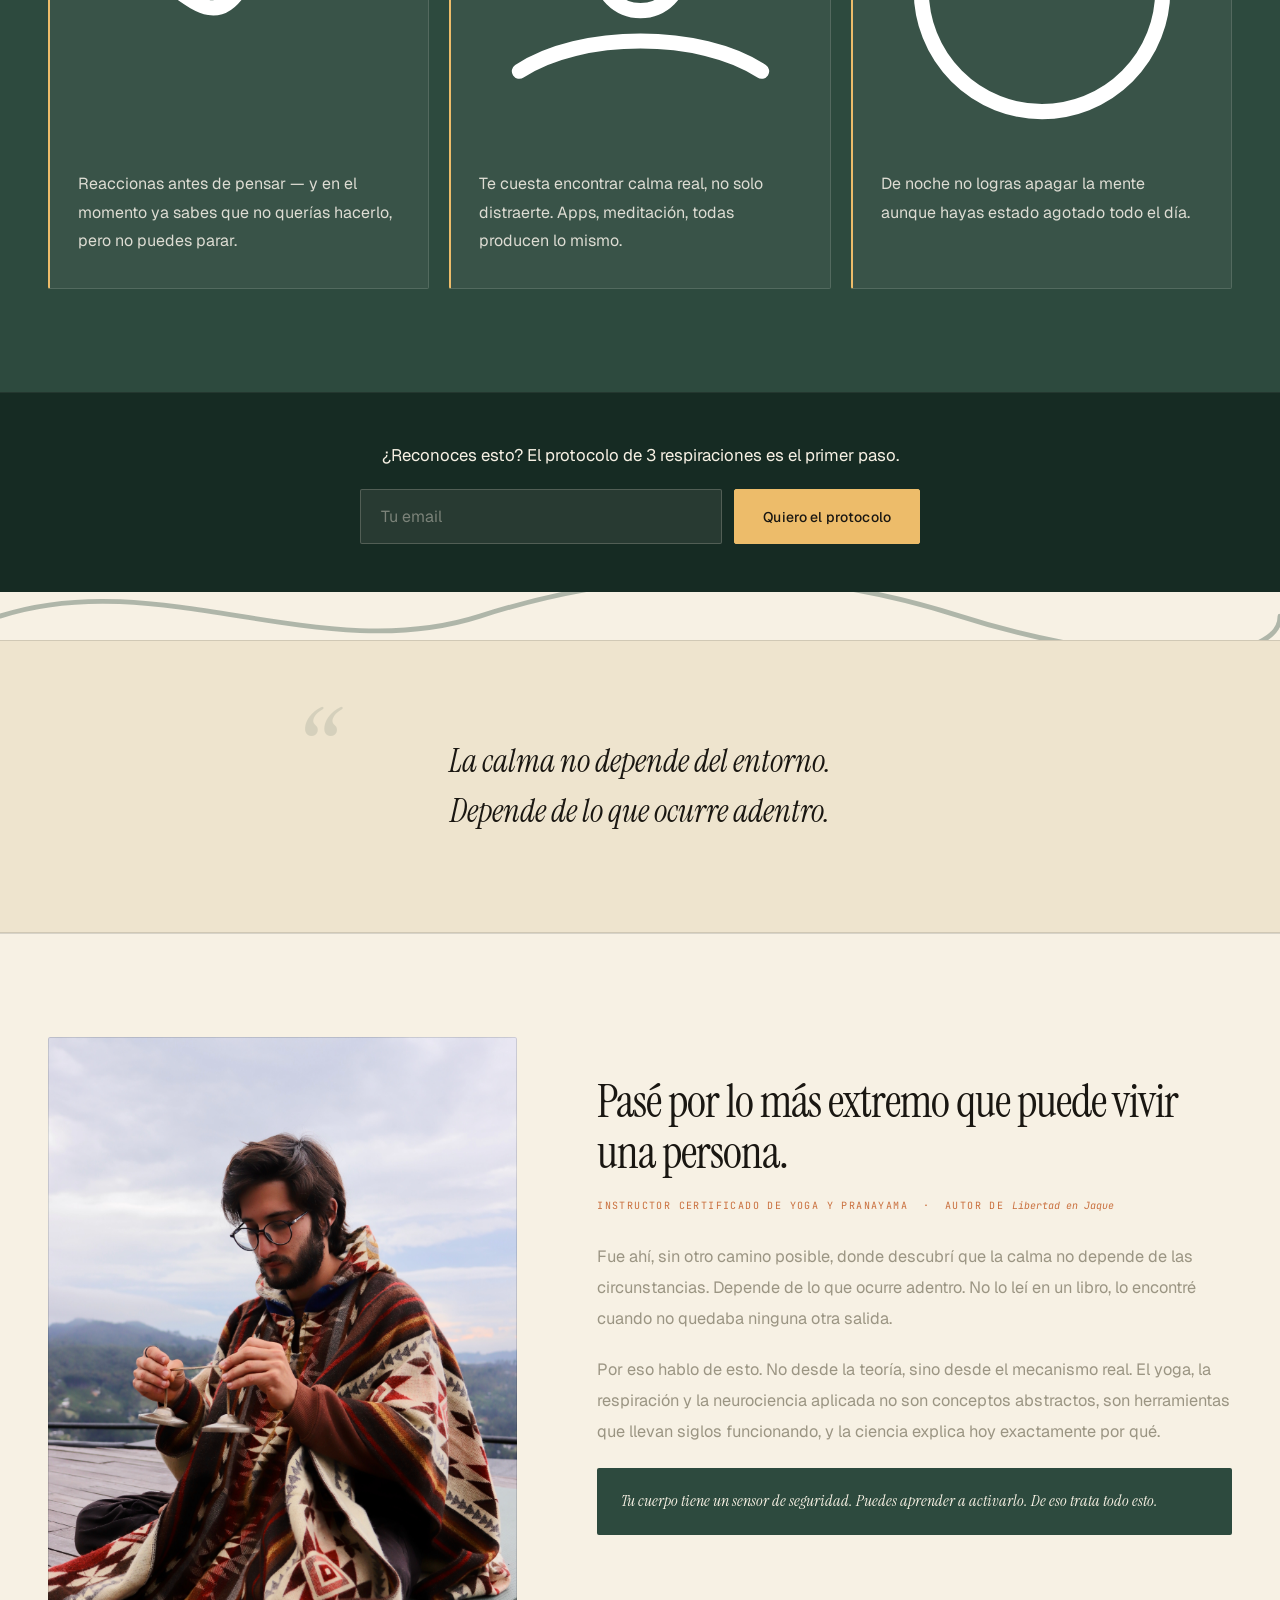
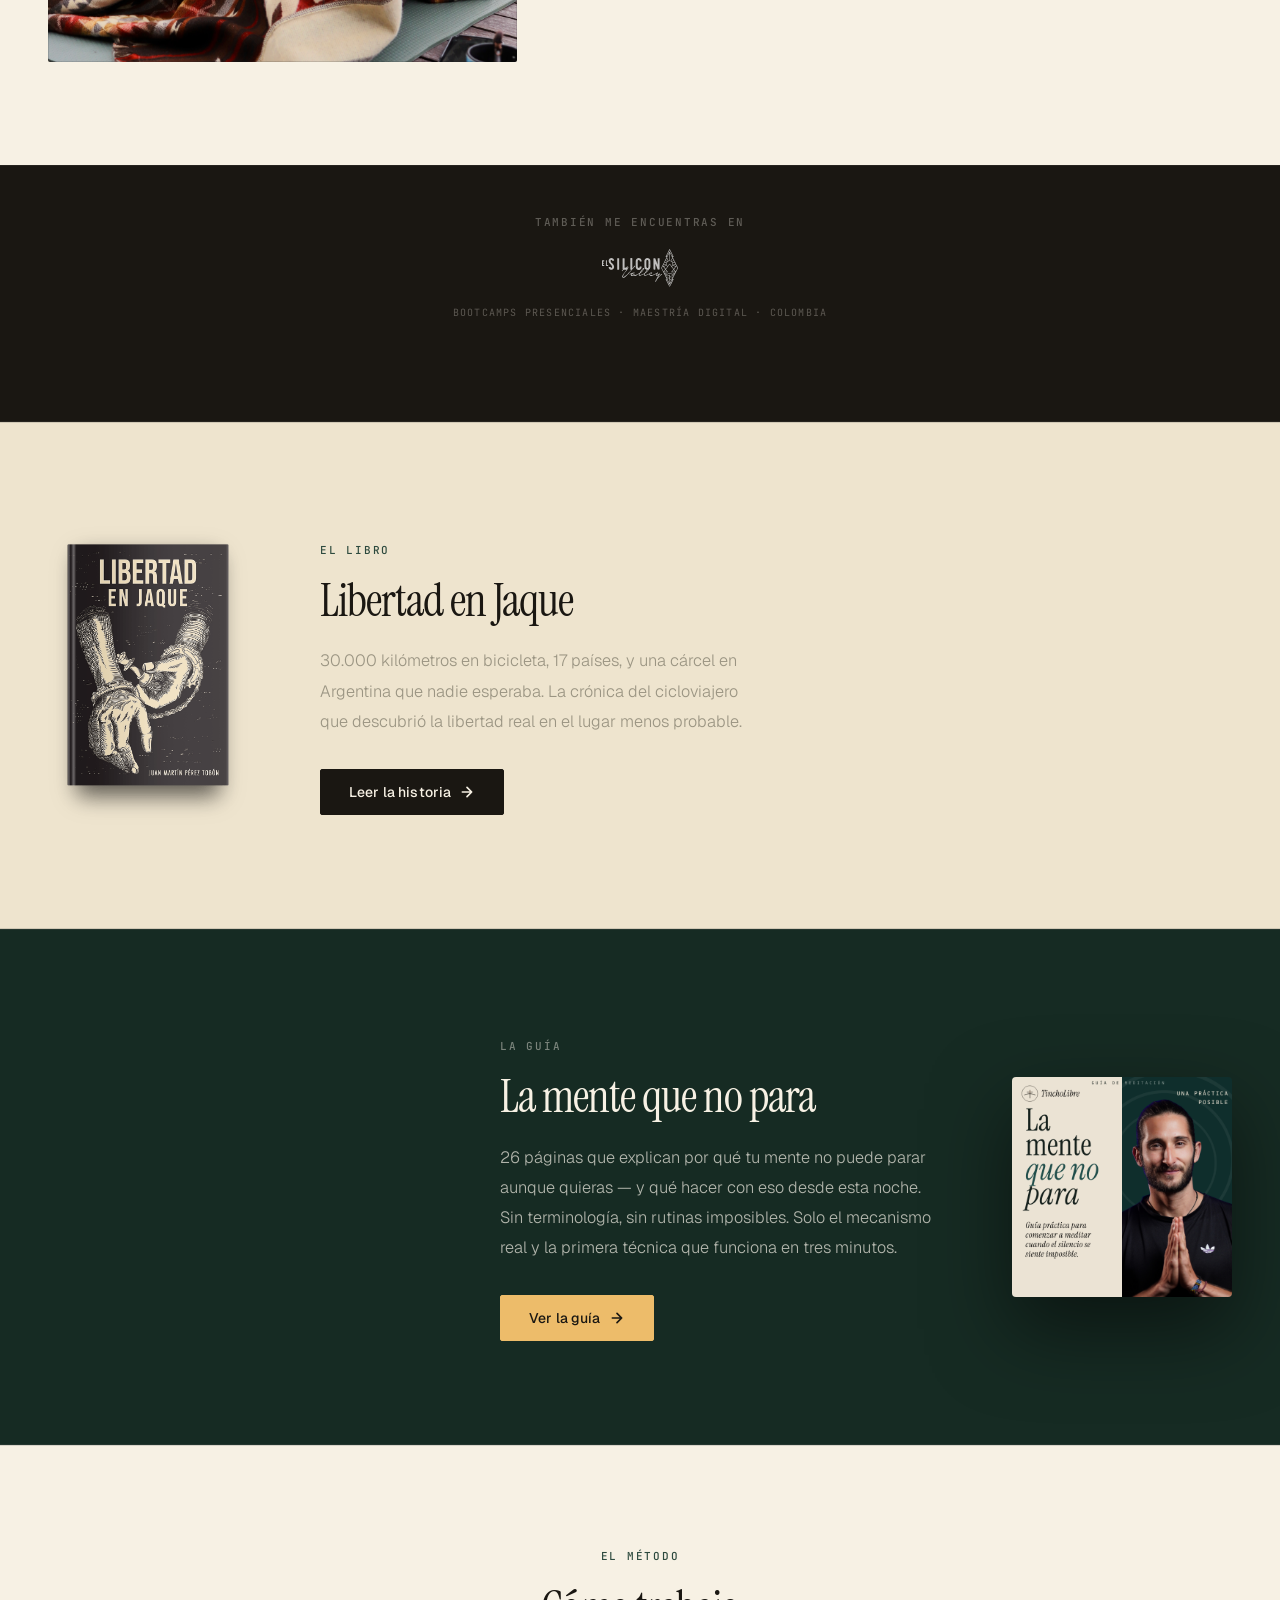
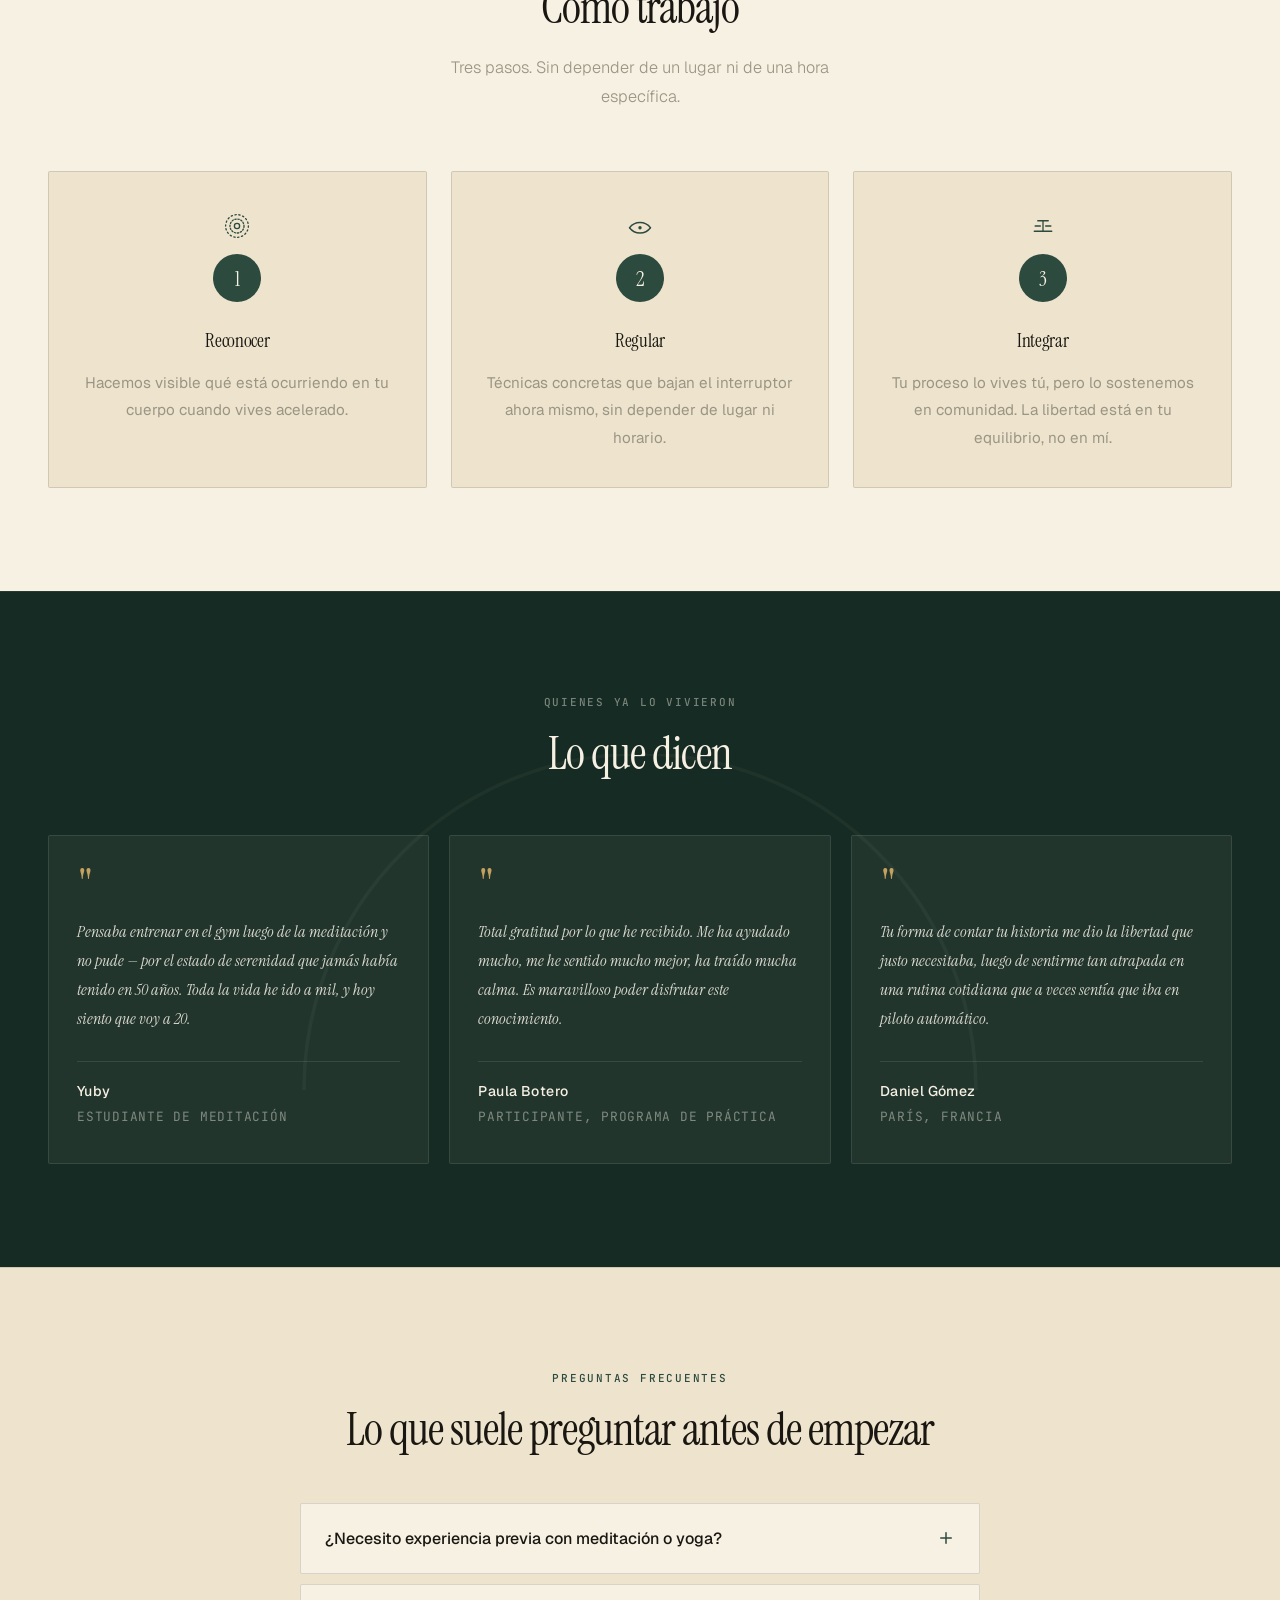
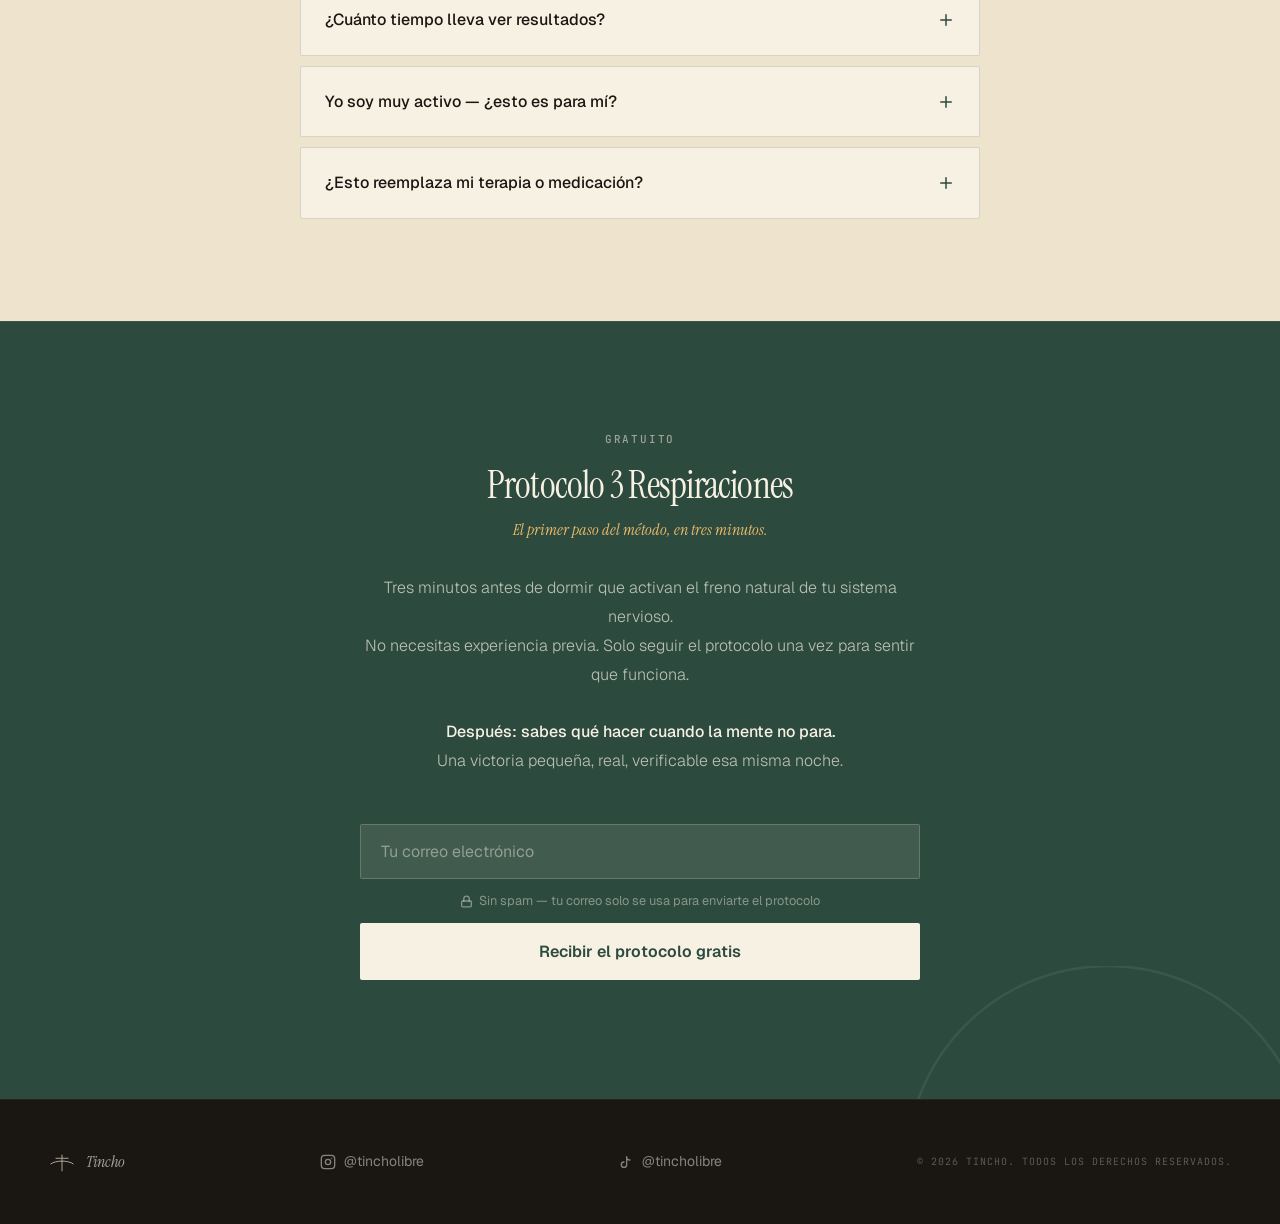
==== commit 90b5fd88: "fix: hamburger móvil — mueve nav-links fuera del nav para evitar stacking context de Safari El backd" ====
--- a/web/index.html
+++ b/web/index.html
@@ -117,11 +117,21 @@
         }
 
         .nav-links {
+            position: fixed;
+            top: 0;
+            left: 0;
+            right: 0;
+            height: 74px;
             display: flex;
             align-items: center;
+            justify-content: center;
             gap: 28px;
             list-style: none;
-        }
+            z-index: 201;
+            pointer-events: none;
+        }
+
+        .nav-links > li { pointer-events: auto; }
 
         .nav-link {
             font-size: 0.875rem;
@@ -1217,19 +1227,26 @@
             .nav-cta        { display: none; }
             .nav-toggle     { display: flex; }
             .nav-links {
-                position: fixed;
-                inset: 0 0 0 auto;
+                top: 0;
+                right: 0;
+                bottom: 0;
+                left: auto;
                 width: min(280px, 82vw);
+                height: 100vh;
+                height: 100dvh;
                 background: var(--papel);
                 border-left: 1px solid var(--line);
                 flex-direction: column;
                 align-items: flex-start;
+                justify-content: flex-start;
                 gap: 0;
                 padding: 88px 28px 48px;
                 z-index: 260;
                 transform: translateX(100%);
                 transition: transform 0.35s cubic-bezier(0.4,0,0.2,1);
+                pointer-events: auto;
             }
+            .nav-links > li { pointer-events: auto; }
             .nav-links.open { transform: translateX(0); }
             .nav-link {
                 font-size: 1rem;
@@ -1335,13 +1352,6 @@
         <span class="nav-brand-name">TinchoLibre</span>
     </a>
 
-    <ul class="nav-links" id="navLinks" role="list">
-        <li><a href="libertad-en-jaque.html" class="nav-link">El Libro</a></li>
-        <li><a href="la-mente-que-no-para.html" class="nav-link">La mente que no para</a></li>
-        <li><a href="#" class="nav-link nav-link--soon" aria-label="Próximamente: Reset de Sueño Profundo">Reset de Sueño <span class="nav-badge">Pronto</span></a></li>
-        <li><a href="#" class="nav-link nav-link--soon" aria-label="Próximamente: Comunidad">Comunidad <span class="nav-badge">Pronto</span></a></li>
-    </ul>
-
     <div class="nav-right">
         <a href="#protocolo" class="nav-cta">Descarga el protocolo</a>
         <button class="nav-toggle" id="navToggle" aria-label="Abrir menú" aria-expanded="false" aria-controls="navLinks">
@@ -1350,6 +1360,12 @@
     </div>
 
 </nav>
+<ul class="nav-links" id="navLinks" role="list">
+    <li><a href="libertad-en-jaque.html" class="nav-link">El Libro</a></li>
+    <li><a href="la-mente-que-no-para.html" class="nav-link">La mente que no para</a></li>
+    <li><a href="#" class="nav-link nav-link--soon" aria-label="Próximamente: Reset de Sueño Profundo">Reset de Sueño <span class="nav-badge">Pronto</span></a></li>
+    <li><a href="#" class="nav-link nav-link--soon" aria-label="Próximamente: Comunidad">Comunidad <span class="nav-badge">Pronto</span></a></li>
+</ul>
 <div class="nav-overlay" id="navOverlay" aria-hidden="true"></div>
 
 
